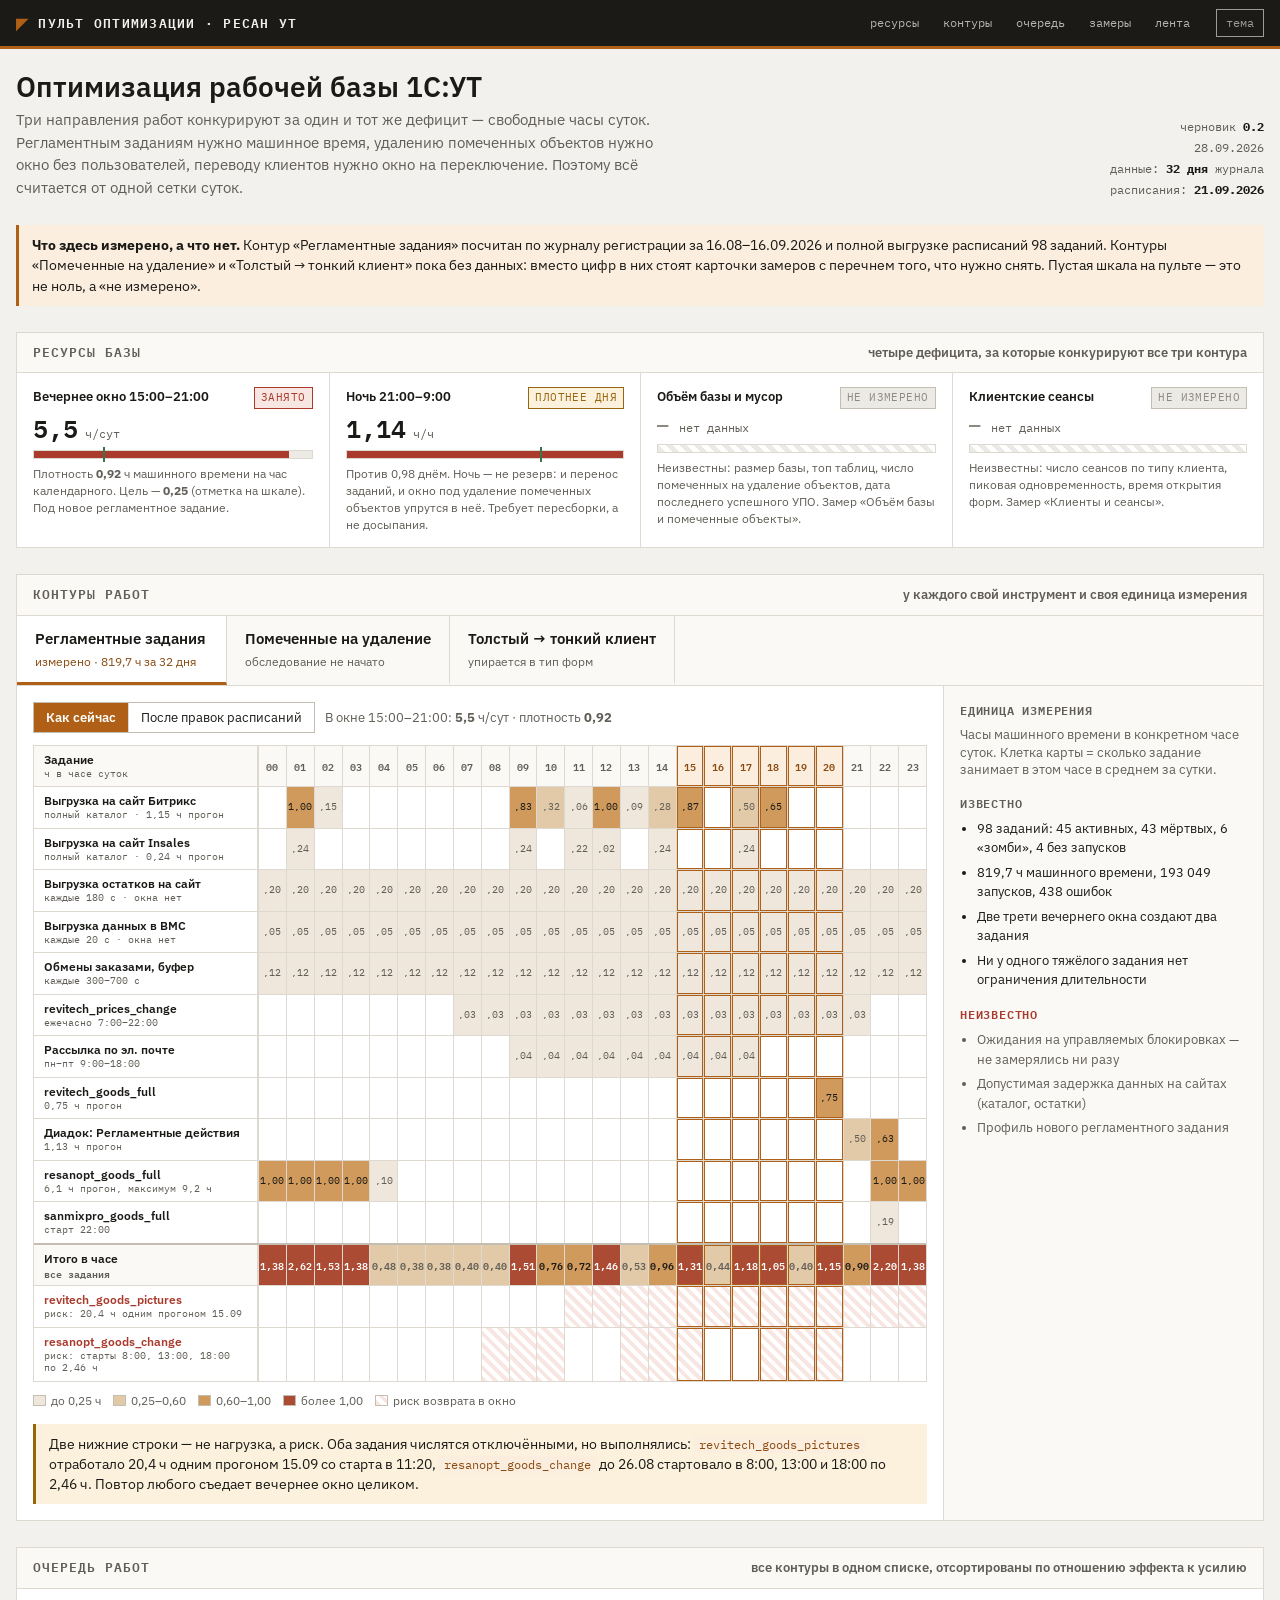
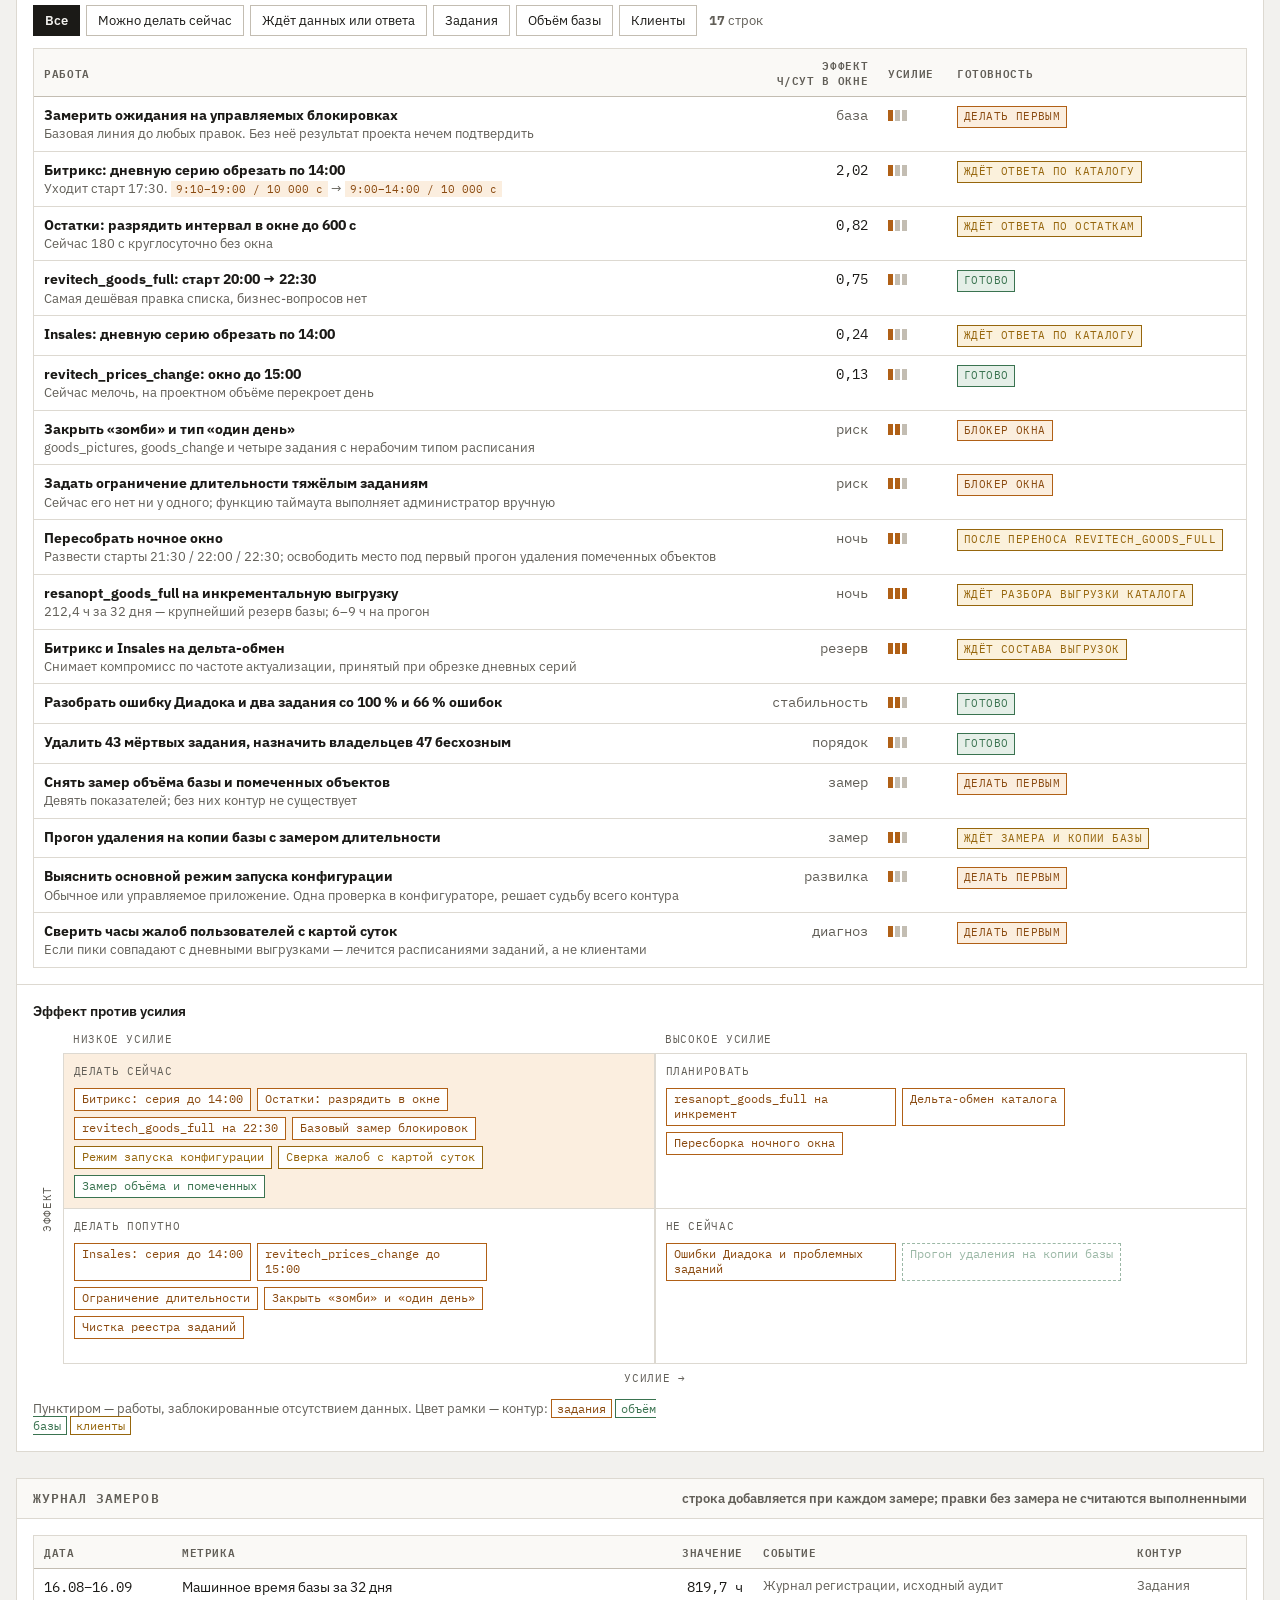
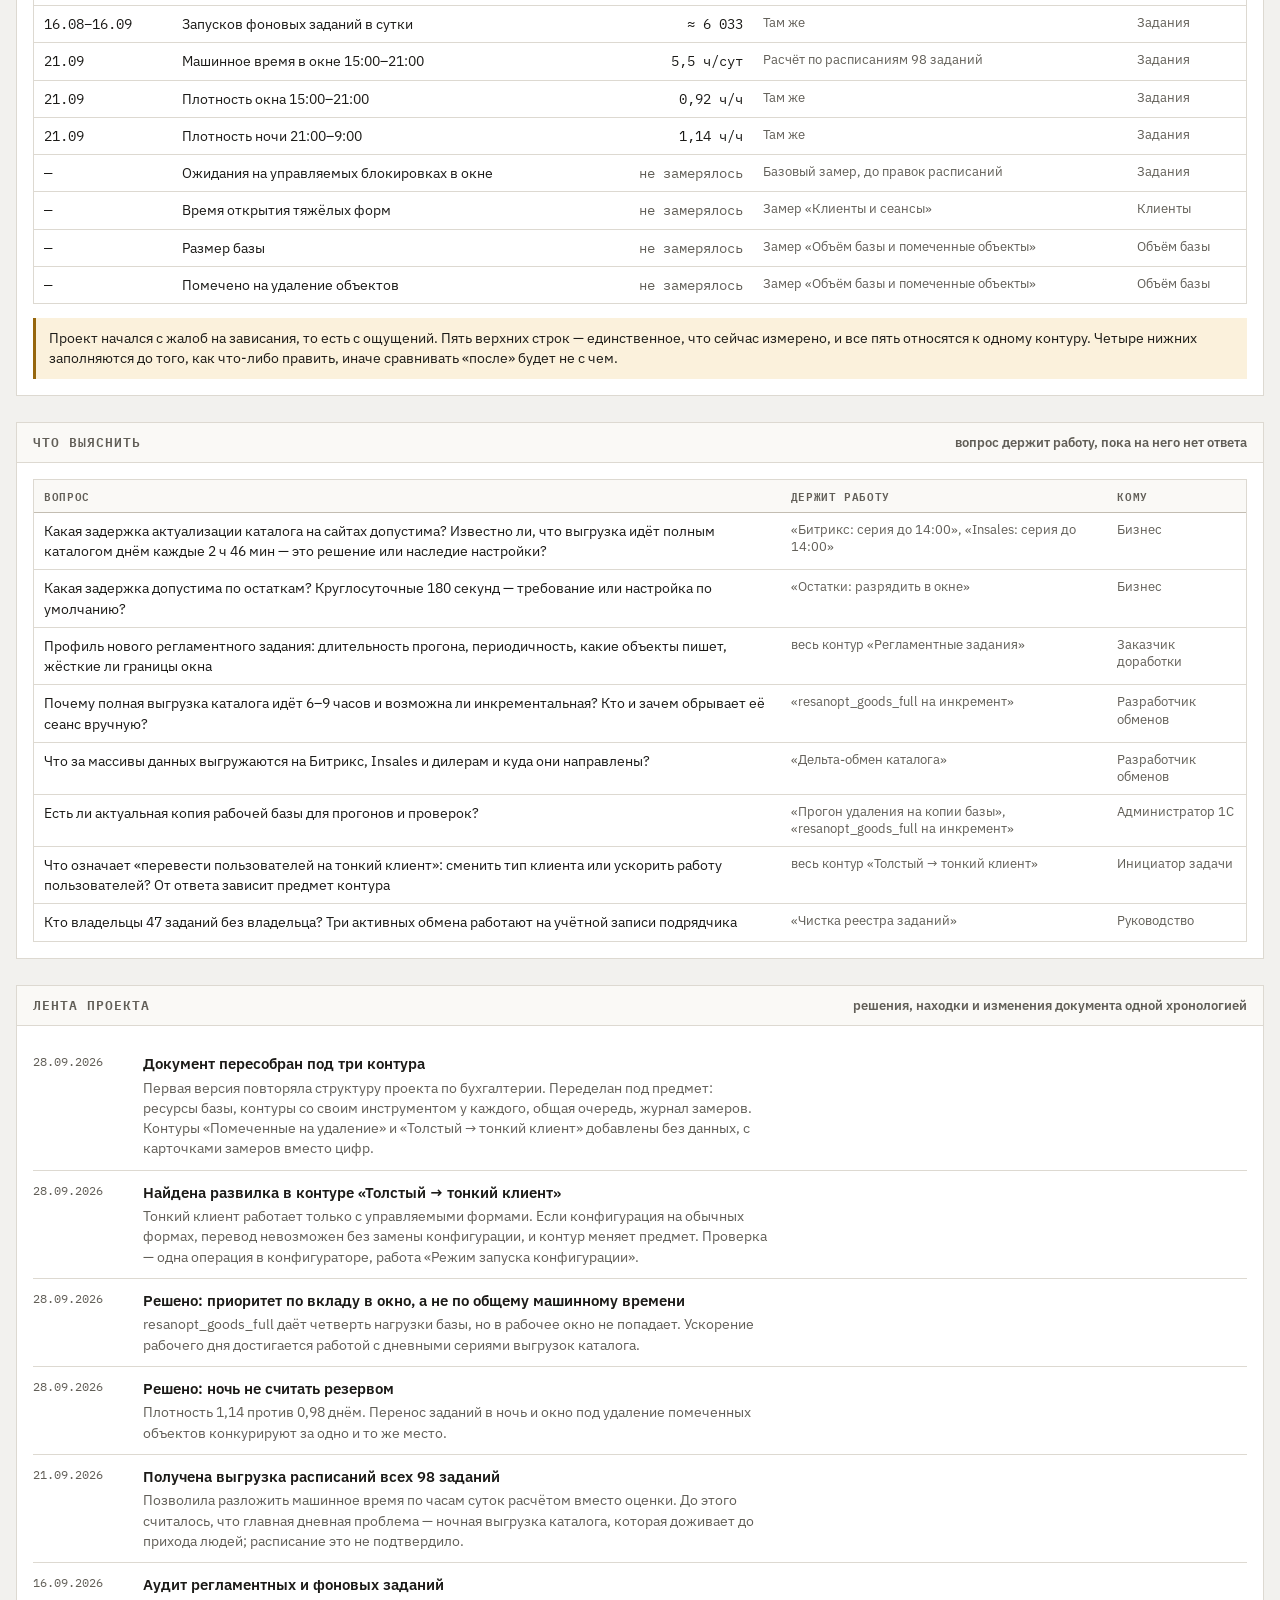
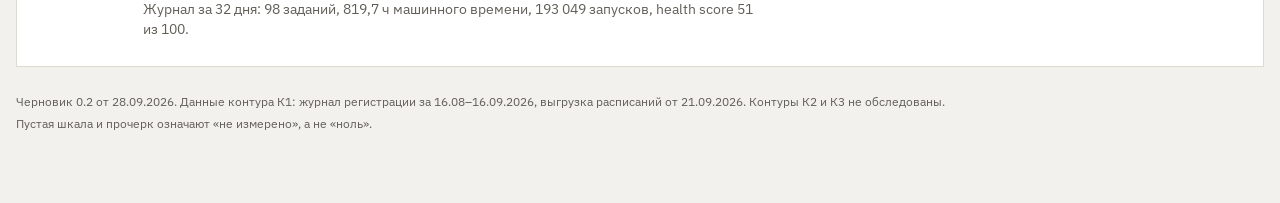
==== index.html @ b0ba0bab "Пульт оптимизации: ссылки по названиям, без ВМС Из документа убраны кодовые обозначения работ, вопро" ====
<!doctype html>
<html lang="ru">
<meta charset="utf-8">
<meta name="viewport" content="width=device-width, initial-scale=1">
<title>Пульт оптимизации 1С:УТ</title>
<meta name="description" content="Рабочий пульт проекта оптимизации базы 1С:УТ: ресурсы базы, три контура работ, единая очередь задач и журнал замеров.">
<link rel="preconnect" href="https://fonts.googleapis.com">
<link rel="preconnect" href="https://fonts.gstatic.com" crossorigin>
<link rel="stylesheet" href="https://fonts.googleapis.com/css2?family=IBM+Plex+Sans:wght@400;500;600;700&family=IBM+Plex+Mono:wght@400;500;600&display=swap">
<style>
:root{
  --acc:#b06016;
  --acc-ink:#8a4a10;
  --acc-soft:#fbeedf;
  --bg:#f2f1ee;
  --paper:#ffffff;
  --paper-2:#faf9f6;
  --ink:#1b1a17;
  --dim:#615e57;
  --rule:#ddd9d1;
  --rule-2:#c3bdb2;
  --ok:#3a7350; --ok-soft:#e5efe8;
  --warn:#96660d; --warn-soft:#fbf1dc;
  --bad:#a93a2c; --bad-soft:#f8e6e2;
  --none:#8d8980; --none-soft:#eceae5;
  --f:"IBM Plex Sans","Segoe UI",Roboto,Arial,sans-serif;
  --m:"IBM Plex Mono",Consolas,monospace;
  color-scheme:light;
}
@media (prefers-color-scheme:dark){:root:not([data-theme="light"]){
  --acc:#e09350; --acc-ink:#f0b27c; --acc-soft:#2e1f12;
  --bg:#131211; --paper:#1b1a18; --paper-2:#211f1c; --ink:#ece9e3; --dim:#a29d94;
  --rule:#302d29; --rule-2:#454039;
  --ok:#6cb287; --ok-soft:#16241c; --warn:#d6a24e; --warn-soft:#2a2212;
  --bad:#e08575; --bad-soft:#2e1814; --none:#9b968c; --none-soft:#232120;
  color-scheme:dark;
}}
:root[data-theme="dark"]{
  --acc:#e09350; --acc-ink:#f0b27c; --acc-soft:#2e1f12;
  --bg:#131211; --paper:#1b1a18; --paper-2:#211f1c; --ink:#ece9e3; --dim:#a29d94;
  --rule:#302d29; --rule-2:#454039;
  --ok:#6cb287; --ok-soft:#16241c; --warn:#d6a24e; --warn-soft:#2a2212;
  --bad:#e08575; --bad-soft:#2e1814; --none:#9b968c; --none-soft:#232120;
  color-scheme:dark;
}
*{box-sizing:border-box}
html{scroll-behavior:smooth}
body{margin:0;background:var(--bg);color:var(--ink);font-family:var(--f);font-size:15px;line-height:1.5}
h1,h2,h3,h4{margin:0;font-weight:600;text-wrap:balance}
p{margin:0;max-width:78ch}
a{color:var(--acc-ink)}
code,.mono{font-family:var(--m)}
code{font-size:.87em;background:var(--acc-soft);color:var(--acc-ink);padding:1px 5px}

/* ── командная строка ─────────────────────────── */
.bar{background:var(--ink);color:var(--bg);position:sticky;top:0;z-index:40;border-bottom:3px solid var(--acc)}
.bar-in{max-width:1340px;margin:0 auto;padding:9px 16px;display:flex;gap:16px;align-items:center;flex-wrap:wrap}
.brand{font-family:var(--m);font-weight:600;font-size:12.5px;letter-spacing:.1em;display:flex;align-items:center;gap:9px;white-space:nowrap}
.brand b{color:var(--acc);font-size:15px;line-height:1}
.chips{display:flex;gap:4px;flex-wrap:wrap;margin-left:auto}
.chips a{font-size:12px;font-family:var(--m);color:inherit;opacity:.72;text-decoration:none;padding:4px 9px;border:1px solid transparent}
.chips a:hover{opacity:1;border-color:var(--acc);color:var(--acc)}
.tbtn{font:inherit;font-size:11.5px;font-family:var(--m);background:transparent;color:inherit;border:1px solid currentColor;opacity:.6;padding:4px 9px;cursor:pointer}
.tbtn:hover{opacity:1;color:var(--acc)}

.page{max-width:1340px;margin:0 auto;padding:22px 16px 70px;display:grid;grid-template-columns:minmax(0,1fr);gap:26px}
.page>*{min-width:0}
.block>*{min-width:0}
.tw,.mapwrap,.tabs{max-width:100%}

/* ── заголовок ────────────────────────────────── */
.head{display:grid;gap:12px;grid-template-columns:minmax(0,1fr) auto;align-items:end}
.head h1{font-size:28px;line-height:1.15}
.head .subt{color:var(--dim);font-size:15px;max-width:74ch;margin-top:6px}
.stamp{font-family:var(--m);font-size:12px;color:var(--dim);text-align:right;display:grid;gap:3px;white-space:nowrap}
.stamp b{color:var(--ink)}

/* ── блок-рамка ───────────────────────────────── */
.block{background:var(--paper);border:1px solid var(--rule)}
.block>h2{font-size:13px;font-family:var(--m);letter-spacing:.08em;text-transform:uppercase;color:var(--dim);padding:10px 16px;border-bottom:1px solid var(--rule);background:var(--paper-2);display:flex;justify-content:space-between;gap:12px;align-items:baseline;flex-wrap:wrap}
.block>h2 em{font-style:normal;text-transform:none;letter-spacing:0;font-family:var(--f);font-size:12.5px}
.pad{padding:16px}
.pad+.pad{border-top:1px solid var(--rule)}

/* ── шкалы ресурсов ───────────────────────────── */
.res{display:grid;grid-template-columns:repeat(4,minmax(0,1fr));gap:0}
.res>div{padding:14px 16px;border-left:1px solid var(--rule)}
.res>div:first-child{border-left:0}
.res .rt{font-size:12px;color:var(--dim);display:flex;justify-content:space-between;gap:8px;align-items:baseline}
.res .rt b{color:var(--ink);font-size:13px;font-weight:600}
.res .rv{font-family:var(--m);font-size:25px;font-weight:600;margin:7px 0 2px;line-height:1}
.res .rv small{font-size:12px;font-weight:400;color:var(--dim)}
.res .rv.unk{color:var(--none);font-size:19px}
.gauge{height:9px;background:var(--none-soft);position:relative;margin:9px 0 7px;border:1px solid var(--rule)}
.gauge i{display:block;height:100%;background:var(--acc)}
.gauge i.over{background:var(--bad)}
.gauge i.fine{background:var(--ok)}
.gauge .tgt{position:absolute;top:-4px;bottom:-4px;width:2px;background:var(--ok)}
.gauge.empty{background:repeating-linear-gradient(45deg,var(--none-soft),var(--none-soft) 5px,transparent 5px,transparent 10px)}
.res .rn{font-size:12px;color:var(--dim);line-height:1.4}
.tag{display:inline-block;font-family:var(--m);font-size:10.5px;letter-spacing:.04em;text-transform:uppercase;padding:2px 6px;border:1px solid}
.t-ok{color:var(--ok);border-color:var(--ok);background:var(--ok-soft)}
.t-warn{color:var(--warn);border-color:var(--warn);background:var(--warn-soft)}
.t-bad{color:var(--bad);border-color:var(--bad);background:var(--bad-soft)}
.t-none{color:var(--none);border-color:var(--rule-2);background:var(--none-soft)}
.t-acc{color:var(--acc-ink);border-color:var(--acc);background:var(--acc-soft)}

/* ── контуры (вкладки) ────────────────────────── */
.tabs{display:flex;gap:0;border-bottom:1px solid var(--rule);background:var(--paper-2);overflow-x:auto}
.tabs button{font:inherit;background:transparent;border:0;border-right:1px solid var(--rule);border-bottom:3px solid transparent;padding:12px 18px;cursor:pointer;color:var(--dim);display:grid;gap:3px;text-align:left;min-width:210px}
.tabs button .k{font-family:var(--m);font-size:11px;letter-spacing:.08em}
.tabs button .n{font-size:14.5px;font-weight:600;color:var(--ink)}
.tabs button .s{font-size:11.5px}
.tabs button[aria-selected="true"]{background:var(--paper);border-bottom-color:var(--acc);color:var(--acc-ink)}
.tabs button:hover{background:var(--paper)}
.panel[hidden]{display:none}
.panel{padding:0}
.pgrid{display:grid;grid-template-columns:minmax(0,1fr) 320px;gap:0}
.pgrid>.main{padding:16px;min-width:0}
.pgrid>.side{padding:16px;border-left:1px solid var(--rule);background:var(--paper-2);display:grid;gap:16px;align-content:start}
.side h4{font-size:11.5px;font-family:var(--m);text-transform:uppercase;letter-spacing:.07em;color:var(--dim);margin-bottom:7px}
.side ul{margin:0;padding-left:17px;display:grid;gap:5px;font-size:13px}
.side .miss li{color:var(--dim)}

/* ── карта суток ──────────────────────────────── */
.mapwrap{overflow-x:auto;border:1px solid var(--rule);background:var(--paper)}
.map{min-width:880px;font-size:11.5px}
.mrow{display:grid;grid-template-columns:224px repeat(24,minmax(0,1fr));border-top:1px solid var(--rule)}
.mrow:first-child{border-top:0}
.mrow.h{background:var(--paper-2)}
.mrow.tot{border-top:2px solid var(--rule-2);background:var(--paper-2);font-weight:600}
.ml{padding:6px 10px;border-right:1px solid var(--rule);display:flex;flex-direction:column;justify-content:center;gap:1px;line-height:1.25}
.ml b{font-size:12px;font-weight:600}
.ml span{font-family:var(--m);font-size:10px;color:var(--dim)}
.mc{border-left:1px solid var(--rule);min-height:27px;display:flex;align-items:center;justify-content:center;font-family:var(--m);font-size:9.5px;color:var(--dim)}
.mrow.h .mc{padding:5px 0;font-weight:600}
.mc.w{box-shadow:inset 0 0 0 1px var(--acc)}
.mrow.h .mc.w{background:var(--acc-soft);color:var(--acc-ink)}
.g1{background:#efe6dc}.g2{background:#e2c9a8}.g3{background:#cf9a5c;color:#1b1a17}.g4{background:#ab4b34;color:#fff}
:root[data-theme="dark"] .g1{background:#2a2420}:root[data-theme="dark"] .g2{background:#4a3722}
:root[data-theme="dark"] .g3{background:#8a5c2c;color:#fff}:root[data-theme="dark"] .g4{background:#a5432f;color:#fff}
@media (prefers-color-scheme:dark){:root:not([data-theme="light"]) .g1{background:#2a2420}
:root:not([data-theme="light"]) .g2{background:#4a3722}
:root:not([data-theme="light"]) .g3{background:#8a5c2c;color:#fff}
:root:not([data-theme="light"]) .g4{background:#a5432f;color:#fff}}
.mc.risk{background:repeating-linear-gradient(45deg,var(--bad-soft),var(--bad-soft) 4px,transparent 4px,transparent 8px)}
.mrow.rk .ml b{color:var(--bad)}
.ctl{display:flex;gap:10px;flex-wrap:wrap;align-items:center;margin-bottom:12px}
.sw2{display:inline-flex;border:1px solid var(--rule-2);background:var(--paper)}
.sw2 button{font:inherit;font-size:12.5px;padding:5px 12px;background:transparent;border:0;cursor:pointer;color:var(--ink)}
.sw2 button+button{border-left:1px solid var(--rule)}
.sw2 button[aria-pressed="true"]{background:var(--acc);color:#fff;font-weight:600}
.lgd{display:flex;gap:12px;flex-wrap:wrap;font-size:12px;color:var(--dim);margin-top:10px;align-items:center}
.sq{display:inline-block;width:13px;height:11px;vertical-align:-1px;margin-right:5px;border:1px solid var(--rule-2)}

/* ── таблицы ──────────────────────────────────── */
.tw{overflow-x:auto}
table{border-collapse:collapse;width:100%;font-size:13.5px;font-variant-numeric:tabular-nums}
th{text-align:left;font-size:10.5px;font-family:var(--m);text-transform:uppercase;letter-spacing:.06em;color:var(--dim);font-weight:600;padding:8px 10px;background:var(--paper-2);border-bottom:1px solid var(--rule-2);white-space:nowrap}
td{padding:8px 10px;border-top:1px solid var(--rule);vertical-align:top}
td.m{font-family:var(--m);white-space:nowrap}
td.r{text-align:right;font-family:var(--m);white-space:nowrap}
td.k{font-family:var(--m);color:var(--acc-ink);white-space:nowrap;font-weight:500}
tr.off{display:none}
tbody tr:hover{background:var(--paper-2)}
.dim{color:var(--dim)}
.sm{font-size:12.5px;color:var(--dim);line-height:1.4}

/* ── матрица ──────────────────────────────────── */
.mx{display:grid;grid-template-columns:30px minmax(0,1fr) minmax(0,1fr);grid-template-rows:auto minmax(120px,1fr) minmax(120px,1fr) 26px;gap:0}
.mx .yax{grid-area:2/1/4/2;writing-mode:vertical-rl;transform:rotate(180deg);display:flex;align-items:center;justify-content:center;font-size:10.5px;font-family:var(--m);color:var(--dim);letter-spacing:.06em;text-transform:uppercase}
.mx .ch{font-size:10.5px;font-family:var(--m);color:var(--dim);text-transform:uppercase;letter-spacing:.06em;padding:0 0 6px 10px}
.mx .ch1{grid-area:1/2/2/3} .mx .ch2{grid-area:1/3/2/4}
.mx .q{border:1px solid var(--rule);margin:-0.5px 0 0 -0.5px;padding:10px;display:flex;flex-wrap:wrap;gap:6px;align-content:start;background:var(--paper)}
.mx .q1{grid-area:2/2/3/3} .mx .q2{grid-area:2/3/3/4}
.mx .q3{grid-area:3/2/4/3} .mx .q4{grid-area:3/3/4/4}
.mx .q.hot{background:var(--acc-soft)}
.mx .qt{width:100%;font-size:10.5px;font-family:var(--m);text-transform:uppercase;letter-spacing:.06em;color:var(--dim);margin-bottom:2px}
.mx .xax{grid-column:2/4;text-align:center;font-size:11px;font-family:var(--m);color:var(--dim);letter-spacing:.06em;text-transform:uppercase;padding-top:6px}
.node{font-family:var(--m);font-size:11.5px;padding:3px 7px;border:1px solid var(--rule-2);background:var(--paper);white-space:normal;max-width:230px;line-height:1.3;cursor:default}
.node.c1{border-color:var(--acc);color:var(--acc-ink)}
.node.c2{border-color:var(--ok);color:var(--ok)}
.node.c3{border-color:var(--warn);color:var(--warn)}
.node.blocked{opacity:.5;border-style:dashed}

/* ── очередь ──────────────────────────────────── */
.filt{display:flex;gap:6px;flex-wrap:wrap;align-items:center;margin-bottom:12px}
.filt button{font:inherit;font-size:12.5px;padding:5px 11px;background:var(--paper);border:1px solid var(--rule-2);cursor:pointer;color:var(--ink)}
.filt button[aria-pressed="true"]{background:var(--ink);color:var(--bg);border-color:var(--ink);font-weight:600}
.bars{display:inline-flex;gap:2px;vertical-align:-1px}
.bars i{width:5px;height:11px;background:var(--rule-2);display:inline-block}
.bars i.on{background:var(--acc)}

/* ── лента ────────────────────────────────────── */
.feed{display:grid;gap:0}
.fitem{display:grid;grid-template-columns:96px 1fr;gap:14px;padding:11px 0;border-top:1px solid var(--rule)}
.fitem:first-child{border-top:0}
.fitem .fd{font-family:var(--m);font-size:12px;color:var(--dim);white-space:nowrap}
.fitem .fb b{font-weight:600}
.fitem .fb p{font-size:13.5px;color:var(--dim);margin-top:2px}

.warnbox{border-left:3px solid var(--warn);background:var(--warn-soft);padding:10px 13px;font-size:13.5px}
.warnbox.bad{border-left-color:var(--bad);background:var(--bad-soft)}
.warnbox.acc{border-left-color:var(--acc);background:var(--acc-soft)}
foot,footer{font-size:12px;color:var(--dim);display:grid;gap:4px}

@media (max-width:1080px){
  .res{grid-template-columns:repeat(2,minmax(0,1fr))}
  .res>div:nth-child(3){border-left:0}
  .res>div:nth-child(n+3){border-top:1px solid var(--rule)}
  .pgrid{grid-template-columns:1fr}
  .pgrid>.side{border-left:0;border-top:1px solid var(--rule)}
  .head{grid-template-columns:1fr}
  .stamp{text-align:left}
}
@media (max-width:640px){
  .res{grid-template-columns:1fr}
  .res>div{border-left:0;border-top:1px solid var(--rule)}
  .res>div:first-child{border-top:0}
  .mx{grid-template-columns:1fr;grid-template-rows:none}
  .mx .yax,.mx .ch,.mx .xax{display:none}
  .mx .q,.mx .q1,.mx .q2,.mx .q3,.mx .q4{grid-area:auto;margin:-0.5px 0 0 0}
  .head h1{font-size:23px}
  .chips{display:none}
}
@media (prefers-reduced-motion:reduce){html{scroll-behavior:auto}}
</style>

<div class="bar">
  <div class="bar-in">
    <span class="brand"><b>◤</b>ПУЛЬТ ОПТИМИЗАЦИИ · РЕСАН УТ</span>
    <nav class="chips">
      <a href="#res">ресурсы</a>
      <a href="#kont">контуры</a>
      <a href="#och">очередь</a>
      <a href="#zam">замеры</a>
      <a href="#lenta">лента</a>
    </nav>
    <button class="tbtn" id="th" type="button">тема</button>
  </div>
</div>

<div class="page">

  <div class="head">
    <div>
      <h1>Оптимизация рабочей базы 1С:УТ</h1>
      <p class="subt">Три направления работ конкурируют за один и тот же дефицит — свободные часы суток. Регламентным заданиям нужно машинное время, удалению помеченных объектов нужно окно без пользователей, переводу клиентов нужно окно на переключение. Поэтому всё считается от одной сетки суток.</p>
    </div>
    <div class="stamp">
      <span>черновик <b>0.2</b></span>
      <span>28.09.2026</span>
      <span>данные: <b>32 дня</b> журнала</span>
      <span>расписания: <b>21.09.2026</b></span>
    </div>
  </div>

  <div class="warnbox acc">
    <b>Что здесь измерено, а что нет.</b> Контур «Регламентные задания» посчитан по журналу регистрации за 16.08–16.09.2026 и полной выгрузке расписаний 98 заданий. Контуры «Помеченные на удаление» и «Толстый → тонкий клиент» пока без данных: вместо цифр в них стоят карточки замеров с перечнем того, что нужно снять. Пустая шкала на пульте — это не ноль, а «не измерено».
  </div>

  <!-- ══ РЕСУРСЫ ══ -->
  <section class="block" id="res">
    <h2>Ресурсы базы <em>четыре дефицита, за которые конкурируют все три контура</em></h2>
    <div class="res">
      <div>
        <div class="rt"><b>Вечернее окно 15:00–21:00</b><span class="tag t-bad">занято</span></div>
        <div class="rv" id="r1">5,5<small> ч/сут</small></div>
        <div class="gauge"><i class="over" id="g1" style="width:92%"></i><span class="tgt" style="left:25%"></span></div>
        <div class="rn">Плотность <b id="d1">0,92</b> ч машинного времени на час календарного. Цель — <b>0,25</b> (отметка на шкале). Под новое регламентное задание.</div>
      </div>
      <div>
        <div class="rt"><b>Ночь 21:00–9:00</b><span class="tag t-warn">плотнее дня</span></div>
        <div class="rv">1,14<small> ч/ч</small></div>
        <div class="gauge"><i class="over" style="width:100%"></i><span class="tgt" style="left:70%"></span></div>
        <div class="rn">Против 0,98 днём. Ночь — не резерв: и перенос заданий, и окно под удаление помеченных объектов упрутся в неё. Требует пересборки, а не досыпания.</div>
      </div>
      <div>
        <div class="rt"><b>Объём базы и мусор</b><span class="tag t-none">не измерено</span></div>
        <div class="rv unk">— <small>нет данных</small></div>
        <div class="gauge empty"></div>
        <div class="rn">Неизвестны: размер базы, топ таблиц, число помеченных на удаление объектов, дата последнего успешного УПО. Замер «Объём базы и помеченные объекты».</div>
      </div>
      <div>
        <div class="rt"><b>Клиентские сеансы</b><span class="tag t-none">не измерено</span></div>
        <div class="rv unk">— <small>нет данных</small></div>
        <div class="gauge empty"></div>
        <div class="rn">Неизвестны: число сеансов по типу клиента, пиковая одновременность, время открытия форм. Замер «Клиенты и сеансы».</div>
      </div>
    </div>
  </section>

  <!-- ══ КОНТУРЫ ══ -->
  <section class="block" id="kont">
    <h2>Контуры работ <em>у каждого свой инструмент и своя единица измерения</em></h2>
    <div class="tabs" role="tablist">
      <button role="tab" id="t1" aria-controls="p1" aria-selected="true"><span class="n">Регламентные задания</span><span class="s">измерено · 819,7 ч за 32 дня</span></button>
      <button role="tab" id="t2" aria-controls="p2" aria-selected="false"><span class="n">Помеченные на удаление</span><span class="s">обследование не начато</span></button>
      <button role="tab" id="t3" aria-controls="p3" aria-selected="false"><span class="n">Толстый → тонкий клиент</span><span class="s">упирается в тип форм</span></button>
    </div>

    <!-- ── Регламентные задания ── -->
    <div class="panel" id="p1" role="tabpanel" aria-labelledby="t1">
      <div class="pgrid">
        <div class="main">
          <div class="ctl">
            <div class="sw2" role="group" aria-label="Сценарий суток">
              <button type="button" id="bn" aria-pressed="true">Как сейчас</button>
              <button type="button" id="ba" aria-pressed="false">После правок расписаний</button>
            </div>
            <span class="sm">В окне 15:00–21:00: <b id="ws">5,5</b> ч/сут · плотность <b id="wd">0,92</b></span>
          </div>
          <div class="mapwrap"><div class="map" id="map" role="img" aria-label="Загрузка регламентных заданий по часам суток"></div></div>
          <div class="lgd">
            <span><span class="sq g1"></span>до 0,25 ч</span>
            <span><span class="sq g2"></span>0,25–0,60</span>
            <span><span class="sq g3"></span>0,60–1,00</span>
            <span><span class="sq g4"></span>более 1,00</span>
            <span><span class="sq" style="background:repeating-linear-gradient(45deg,var(--bad-soft),var(--bad-soft) 4px,transparent 4px,transparent 8px)"></span>риск возврата в окно</span>
          </div>
          <div class="warnbox" style="margin-top:14px">Две нижние строки — не нагрузка, а риск. Оба задания числятся отключёнными, но выполнялись: <code>revitech_goods_pictures</code> отработало 20,4 ч одним прогоном 15.09 со старта в 11:20, <code>resanopt_goods_change</code> до 26.08 стартовало в 8:00, 13:00 и 18:00 по 2,46 ч. Повтор любого съедает вечернее окно целиком.</div>
        </div>
        <div class="side">
          <div>
            <h4>Единица измерения</h4>
            <p class="sm">Часы машинного времени в конкретном часе суток. Клетка карты = сколько задание занимает в этом часе в среднем за сутки.</p>
          </div>
          <div>
            <h4>Известно</h4>
            <ul>
              <li>98 заданий: 45 активных, 43 мёртвых, 6 «зомби», 4 без запусков</li>
              <li>819,7 ч машинного времени, 193 049 запусков, 438 ошибок</li>
              <li>Две трети вечернего окна создают два задания</li>
              <li>Ни у одного тяжёлого задания нет ограничения длительности</li>
            </ul>
          </div>
          <div>
            <h4 style="color:var(--bad)">Неизвестно</h4>
            <ul class="miss">
              <li>Ожидания на управляемых блокировках — не замерялись ни разу</li>
              <li>Допустимая задержка данных на сайтах (каталог, остатки)</li>
              <li>Профиль нового регламентного задания</li>
            </ul>
          </div>
        </div>
      </div>
    </div>

    <!-- ── Помеченные на удаление ── -->
    <div class="panel" id="p2" role="tabpanel" aria-labelledby="t2" hidden>
      <div class="pgrid">
        <div class="main">
          <p style="margin-bottom:14px">Удаление помеченных объектов — операция, которая читает всю базу на поиск ссылок и монопольно блокирует её на время выполнения. Значит, это не «включить и забыть», а работа, которой нужно окно и оценка длительности. Ни того, ни другого без замера назначить нельзя, поэтому контур начинается с обследования.</p>

          <h3 style="font-size:15px;margin-bottom:8px">Карточка замера «Объём базы и помеченные объекты» — что снять с базы</h3>
          <div class="tw" style="border:1px solid var(--rule)">
            <table>
              <thead><tr><th>Показатель</th><th>Откуда берётся</th><th>Зачем нужен</th><th style="text-align:right">Значение</th></tr></thead>
              <tbody>
                <tr><td>Размер базы, ГБ</td><td class="sm">Администрирование СУБД</td><td class="sm">База сравнения для оценки эффекта</td><td class="r dim">—</td></tr>
                <tr><td>Топ-20 таблиц по объёму</td><td class="sm">Запрос к СУБД по размеру таблиц</td><td class="sm">Покажет, даст ли УПО эффект вообще: мусор может быть не в объектах, а в регистрах и журнале</td><td class="r dim">—</td></tr>
                <tr><td>Помечено на удаление: справочники</td><td class="sm">Обработка поиска помеченных объектов</td><td class="sm">Объём работы и риск ссылочных конфликтов</td><td class="r dim">—</td></tr>
                <tr><td>Помечено на удаление: документы</td><td class="sm">Там же</td><td class="sm">Документы тянут за собой движения по регистрам</td><td class="r dim">—</td></tr>
                <tr><td>Самая старая дата пометки</td><td class="sm">Там же</td><td class="sm">Если годы — значит УПО не выполнялось никогда, первый прогон будет самым тяжёлым</td><td class="r dim">—</td></tr>
                <tr><td>Дата последнего успешного УПО</td><td class="sm">Журнал регистрации, событие «Удаление объектов»</td><td class="sm">Есть ли вообще регламент</td><td class="r dim">—</td></tr>
                <tr><td>Длительность последнего прогона</td><td class="sm">Журнал регистрации</td><td class="sm">Оценка окна, которое потребуется</td><td class="r dim">—</td></tr>
                <tr><td>Объём журнала регистрации</td><td class="sm">Каталог базы, файл журнала</td><td class="sm">Часто даёт больше объёма, чем помеченные объекты</td><td class="r dim">—</td></tr>
                <tr><td>Регламент обслуживания СУБД</td><td class="sm">План обслуживания</td><td class="sm">Реиндексация и обновление статистики после УПО обязательны</td><td class="r dim">—</td></tr>
              </tbody>
            </table>
          </div>

          <h3 style="font-size:15px;margin:18px 0 8px">Чем этот контур упирается в задания</h3>
          <div class="warnbox">Окно для УПО — только вне рабочего времени. Ночь занята: <code>resanopt_goods_full</code> идёт с 22:00 по 6–9 часов, Диадок с 21:30, sanmixpro с 22:00. Плотность ночи 1,14 против 0,98 днём. Значит, окно под удаление помеченных объектов появится не раньше, чем будет пересобрана ночь (работа «Пересборка ночного окна»), либо его придётся брать в выходные.</div>

          <h3 style="font-size:15px;margin:18px 0 8px">Порядок работ контура</h3>
          <div class="tw" style="border:1px solid var(--rule)">
            <table>
              <thead><tr><th>Шаг</th><th>Условие перехода к следующему</th></tr></thead>
              <tbody>
                <tr><td><b>Замер объёма базы и помеченных объектов</b></td><td class="sm">Все девять строк карточки заполнены</td></tr>
                <tr><td><b>Решить, даёт ли УПО эффект</b><div class="sm">Сравнить объём помеченных объектов с топом таблиц</div></td><td class="sm">Если мусор в журнале регистрации или регистрах — контур меняет предмет, а не продолжается по инерции</td></tr>
                <tr><td><b>Прогон удаления на копии базы с замером длительности</b></td><td class="sm">Известна длительность и список объектов, которые нельзя удалить из-за ссылок</td></tr>
                <tr><td><b>Разбор конфликтов ссылок с владельцами данных</b></td><td class="sm">По каждому объекту решено: снять пометку, перенаправить ссылку или оставить</td></tr>
                <tr><td><b>Первый прогон в рабочей базе в согласованном окне</b></td><td class="sm">Есть свежая резервная копия и подтверждённое окно</td></tr>
                <tr><td><b>Регламент: периодичность, окно, ответственный, реиндексация после</b></td><td class="sm">Регламент записан и поставлен в расписание</td></tr>
              </tbody>
            </table>
          </div>
        </div>
        <div class="side">
          <div>
            <h4>Единица измерения</h4>
            <p class="sm">Гигабайты объёма и часы монопольного окна. С машинным временем заданий не складывается — это другой ресурс.</p>
          </div>
          <div>
            <h4>Известно</h4>
            <ul><li class="dim">Ничего. Контур в аудит не входил</li></ul>
          </div>
          <div>
            <h4 style="color:var(--bad)">Неизвестно</h4>
            <ul class="miss">
              <li>Весь замер «Объём базы и помеченные объекты» — девять показателей</li>
              <li>Выполнялось ли УПО когда-либо</li>
              <li>Есть ли копия базы для прогона</li>
            </ul>
          </div>
          <div>
            <h4>Оговорка</h4>
            <p class="sm">Распространённое заблуждение: «удалим помеченные — база похудеет». Часто основной объём дают журнал регистрации, регистры сведений и таблицы итогов, а не помеченные объекты. Поэтому шаг «Решить, даёт ли УПО эффект» — точка, где контур может законно закончиться.</p>
          </div>
        </div>
      </div>
    </div>

    <!-- ── Толстый → тонкий клиент ── -->
    <div class="panel" id="p3" role="tabpanel" aria-labelledby="t3" hidden>
      <div class="pgrid">
        <div class="main">
          <div class="warnbox bad" style="margin-bottom:16px">
            <b>Проверить в первую очередь — от этого зависит, существует ли контур.</b> Тонкий клиент работает только с управляемыми формами. Если рабочая база — это УТ 10.3 на обычных формах (так она описана в соседнем проекте по бухгалтерии: «Управление торговлей 10.3.7.8, обычные формы»), перевести пользователей на тонкий клиент нельзя в принципе, без замены конфигурации. Тогда предмет контура меняется: не «перевести на тонкий клиент», а «снизить нагрузку толстого клиента и трафик до сервера».
          </div>

          <h3 style="font-size:15px;margin-bottom:8px">Развилка</h3>
          <div class="tw" style="border:1px solid var(--rule)">
            <table>
              <thead><tr><th>Если конфигурация…</th><th>То тонкий клиент</th><th>Что делаем вместо / дальше</th></tr></thead>
              <tbody>
                <tr><td><b>УТ 10.3, обычные формы</b><br><span class="sm">наиболее вероятно</span></td><td><span class="tag t-bad">невозможен</span></td><td class="sm">Контур переопределяется: терминальный доступ (RDP / RemoteApp) вместо прямого подключения по сети, настройка кэша конфигурации, разбор медленных форм, ограничение числа сеансов. Эффект — в трафике и времени открытия форм, а не в типе клиента</td></tr>
                <tr><td><b>УТ 11, управляемые формы</b></td><td><span class="tag t-ok">возможен</span></td><td class="sm">Контур идёт как задумано: инвентаризация рабочих мест, пилот на группе, разбор функций, доступных только в толстом клиенте, перевод волнами</td></tr>
                <tr><td><b>Смешанный режим</b><br><span class="sm">управляемое приложение с обычными формами в отдельных местах</span></td><td><span class="tag t-warn">частично</span></td><td class="sm">Переводится часть пользователей — те, кому не нужны обычные формы. Требуется перечень ролей и функций</td></tr>
              </tbody>
            </table>
          </div>

          <h3 style="font-size:15px;margin:18px 0 8px">Карточка замера «Клиенты и сеансы» — что снять до любых решений</h3>
          <div class="tw" style="border:1px solid var(--rule)">
            <table>
              <thead><tr><th>Показатель</th><th>Откуда берётся</th><th>Зачем нужен</th><th style="text-align:right">Значение</th></tr></thead>
              <tbody>
                <tr><td>Режим запуска конфигурации</td><td class="sm">Конфигуратор → свойства конфигурации → основной режим запуска</td><td class="sm">Решает развилку выше — существует ли контур</td><td class="r dim">—</td></tr>
                <tr><td>Точный релиз и признак снятия с поддержки</td><td class="sm">Справка → О программе; Конфигуратор → Поддержка</td><td class="sm">В заметках проекта расходятся «УТ 8.3» и «УТ 10.3.7.8»</td><td class="r dim">—</td></tr>
                <tr><td>Сеансов по типу клиента</td><td class="sm">Консоль администрирования кластера</td><td class="sm">Сколько людей реально затронет перевод</td><td class="r dim">—</td></tr>
                <tr><td>Пиковая одновременность сеансов</td><td class="sm">Там же, в течение недели</td><td class="sm">Нагрузка на кластер и лицензии</td><td class="r dim">—</td></tr>
                <tr><td>Способ подключения рабочих мест</td><td class="sm">Опрос подразделений</td><td class="sm">Локальная сеть, VPN или терминал — от этого зависит, в чём проблема</td><td class="r dim">—</td></tr>
                <tr><td>Время открытия тяжёлых форм</td><td class="sm">Секундомер на 3–5 типовых операциях</td><td class="sm">Единственная метрика, которую заметят пользователи</td><td class="r dim">—</td></tr>
                <tr><td>Жалобы: какие формы и в какое время</td><td class="sm">Опрос пользователей</td><td class="sm">Сверить с картой суток: совпадают ли пики с дневными выгрузками</td><td class="r dim">—</td></tr>
              </tbody>
            </table>
          </div>

          <div class="warnbox acc" style="margin-top:16px">Последняя строка — самая ценная. Если жалобы на «зависания» приходятся на часы, где карта суток показывает полную выгрузку каталога, то причина в контуре «Регламентные задания», и перевод клиентов её не вылечит. Аудит и начался с жалоб на зависания — эту связь стоит проверить прежде, чем планировать работу с клиентами.</div>
        </div>
        <div class="side">
          <div>
            <h4>Единица измерения</h4>
            <p class="sm">Секунды на открытие формы и число сеансов. Замеряется у пользователя, а не на сервере.</p>
          </div>
          <div>
            <h4>Известно</h4>
            <ul>
              <li>Платформа 8.3.22.2208</li>
              <li>Жалобы на зависания и долгое проведение форм в рабочее время — причина аудита</li>
            </ul>
          </div>
          <div>
            <h4 style="color:var(--bad)">Неизвестно</h4>
            <ul class="miss">
              <li>Режим запуска конфигурации — ключевой вопрос контура</li>
              <li>Весь замер «Клиенты и сеансы»</li>
              <li>Совпадают ли пики жалоб с пиками карты суток</li>
            </ul>
          </div>
          <div>
            <h4>Оговорка</h4>
            <p class="sm">«Перевод на тонкий клиент» в запросе может означать не тип клиента, а желание ускорить работу пользователей. Если так, то развилка выше вообще не важна, а важен замер времени открытия форм.</p>
          </div>
        </div>
      </div>
    </div>
  </section>

  <!-- ══ ОЧЕРЕДЬ ══ -->
  <section class="block" id="och">
    <h2>Очередь работ <em>все контуры в одном списке, отсортированы по отношению эффекта к усилию</em></h2>
    <div class="pad">
      <div class="filt" role="group" aria-label="Фильтр очереди">
        <button type="button" data-f="all" aria-pressed="true">Все</button>
        <button type="button" data-f="go" aria-pressed="false">Можно делать сейчас</button>
        <button type="button" data-f="wait" aria-pressed="false">Ждёт данных или ответа</button>
        <button type="button" data-f="jobs" aria-pressed="false">Задания</button>
        <button type="button" data-f="vol" aria-pressed="false">Объём базы</button>
        <button type="button" data-f="cli" aria-pressed="false">Клиенты</button>
        <span class="sm" style="margin-left:6px"><b id="fc">17</b> строк</span>
      </div>
      <div class="tw" style="border:1px solid var(--rule)">
        <table id="q">
          <thead><tr><th>Работа</th><th style="text-align:right">Эффект<br>ч/сут в окне</th><th>Усилие</th><th>Готовность</th></tr></thead>
          <tbody>
            <tr data-g="jobs go"><td><b>Замерить ожидания на управляемых блокировках</b><div class="sm">Базовая линия до любых правок. Без неё результат проекта нечем подтвердить</div></td><td class="r dim">база</td><td><span class="bars"><i class="on"></i><i></i><i></i></span></td><td><span class="tag t-acc">делать первым</span></td></tr>
            <tr data-g="jobs wait"><td><b>Битрикс: дневную серию обрезать по 14:00</b><div class="sm">Уходит старт 17:30. <code>9:10–19:00 / 10 000 с</code> → <code>9:00–14:00 / 10 000 с</code></div></td><td class="r">2,02</td><td><span class="bars"><i class="on"></i><i></i><i></i></span></td><td><span class="tag t-warn">ждёт ответа по каталогу</span></td></tr>
            <tr data-g="jobs wait"><td><b>Остатки: разрядить интервал в окне до 600 с</b><div class="sm">Сейчас 180 с круглосуточно без окна</div></td><td class="r">0,82</td><td><span class="bars"><i class="on"></i><i></i><i></i></span></td><td><span class="tag t-warn">ждёт ответа по остаткам</span></td></tr>
            <tr data-g="jobs go"><td><b>revitech_goods_full: старт 20:00 → 22:30</b><div class="sm">Самая дешёвая правка списка, бизнес-вопросов нет</div></td><td class="r">0,75</td><td><span class="bars"><i class="on"></i><i></i><i></i></span></td><td><span class="tag t-ok">готово</span></td></tr>
            <tr data-g="jobs wait"><td><b>Insales: дневную серию обрезать по 14:00</b></td><td class="r">0,24</td><td><span class="bars"><i class="on"></i><i></i><i></i></span></td><td><span class="tag t-warn">ждёт ответа по каталогу</span></td></tr>
            <tr data-g="jobs go"><td><b>revitech_prices_change: окно до 15:00</b><div class="sm">Сейчас мелочь, на проектном объёме перекроет день</div></td><td class="r">0,13</td><td><span class="bars"><i class="on"></i><i></i><i></i></span></td><td><span class="tag t-ok">готово</span></td></tr>
            <tr data-g="jobs go"><td><b>Закрыть «зомби» и тип «один день»</b><div class="sm">goods_pictures, goods_change и четыре задания с нерабочим типом расписания</div></td><td class="r dim">риск</td><td><span class="bars"><i class="on"></i><i class="on"></i><i></i></span></td><td><span class="tag t-acc">блокер окна</span></td></tr>
            <tr data-g="jobs go"><td><b>Задать ограничение длительности тяжёлым заданиям</b><div class="sm">Сейчас его нет ни у одного; функцию таймаута выполняет администратор вручную</div></td><td class="r dim">риск</td><td><span class="bars"><i class="on"></i><i class="on"></i><i></i></span></td><td><span class="tag t-acc">блокер окна</span></td></tr>
            <tr data-g="jobs wait"><td><b>Пересобрать ночное окно</b><div class="sm">Развести старты 21:30 / 22:00 / 22:30; освободить место под первый прогон удаления помеченных объектов</div></td><td class="r dim">ночь</td><td><span class="bars"><i class="on"></i><i class="on"></i><i></i></span></td><td><span class="tag t-warn">после переноса revitech_goods_full</span></td></tr>
            <tr data-g="jobs wait"><td><b>resanopt_goods_full на инкрементальную выгрузку</b><div class="sm">212,4 ч за 32 дня — крупнейший резерв базы; 6–9 ч на прогон</div></td><td class="r dim">ночь</td><td><span class="bars"><i class="on"></i><i class="on"></i><i class="on"></i></span></td><td><span class="tag t-warn">ждёт разбора выгрузки каталога</span></td></tr>
            <tr data-g="jobs wait"><td><b>Битрикс и Insales на дельта-обмен</b><div class="sm">Снимает компромисс по частоте актуализации, принятый при обрезке дневных серий</div></td><td class="r dim">резерв</td><td><span class="bars"><i class="on"></i><i class="on"></i><i class="on"></i></span></td><td><span class="tag t-warn">ждёт состава выгрузок</span></td></tr>
            <tr data-g="jobs go"><td><b>Разобрать ошибку Диадока и два задания со 100 % и 66 % ошибок</b></td><td class="r dim">стабильность</td><td><span class="bars"><i class="on"></i><i class="on"></i><i></i></span></td><td><span class="tag t-ok">готово</span></td></tr>
            <tr data-g="jobs go"><td><b>Удалить 43 мёртвых задания, назначить владельцев 47 бесхозным</b></td><td class="r dim">порядок</td><td><span class="bars"><i class="on"></i><i></i><i></i></span></td><td><span class="tag t-ok">готово</span></td></tr>
            <tr data-g="vol go"><td><b>Снять замер объёма базы и помеченных объектов</b><div class="sm">Девять показателей; без них контур не существует</div></td><td class="r dim">замер</td><td><span class="bars"><i class="on"></i><i></i><i></i></span></td><td><span class="tag t-acc">делать первым</span></td></tr>
            <tr data-g="vol wait"><td><b>Прогон удаления на копии базы с замером длительности</b></td><td class="r dim">замер</td><td><span class="bars"><i class="on"></i><i class="on"></i><i></i></span></td><td><span class="tag t-warn">ждёт замера и копии базы</span></td></tr>
            <tr data-g="cli go"><td><b>Выяснить основной режим запуска конфигурации</b><div class="sm">Обычное или управляемое приложение. Одна проверка в конфигураторе, решает судьбу всего контура</div></td><td class="r dim">развилка</td><td><span class="bars"><i class="on"></i><i></i><i></i></span></td><td><span class="tag t-acc">делать первым</span></td></tr>
            <tr data-g="cli go"><td><b>Сверить часы жалоб пользователей с картой суток</b><div class="sm">Если пики совпадают с дневными выгрузками — лечится расписаниями заданий, а не клиентами</div></td><td class="r dim">диагноз</td><td><span class="bars"><i class="on"></i><i></i><i></i></span></td><td><span class="tag t-acc">делать первым</span></td></tr>
          </tbody>
        </table>
      </div>
    </div>
    <div class="pad">
      <h3 style="font-size:14px;margin-bottom:10px">Эффект против усилия</h3>
      <div class="mx">
        <div class="yax">эффект</div>
        <div class="ch ch1">низкое усилие</div>
        <div class="ch ch2">высокое усилие</div>
        <div class="q q1 hot"><span class="qt">делать сейчас</span>
          <span class="node c1">Битрикс: серия до 14:00</span>
          <span class="node c1">Остатки: разрядить в окне</span>
          <span class="node c1">revitech_goods_full на 22:30</span>
          <span class="node c1">Базовый замер блокировок</span>
          <span class="node c3">Режим запуска конфигурации</span>
          <span class="node c3">Сверка жалоб с картой суток</span>
          <span class="node c2">Замер объёма и помеченных</span>
        </div>
        <div class="q q2"><span class="qt">планировать</span>
          <span class="node c1">resanopt_goods_full на инкремент</span>
          <span class="node c1">Дельта-обмен каталога</span>
          <span class="node c1">Пересборка ночного окна</span>
        </div>
        <div class="q q3"><span class="qt">делать попутно</span>
          <span class="node c1">Insales: серия до 14:00</span>
          <span class="node c1">revitech_prices_change до 15:00</span>
          <span class="node c1">Ограничение длительности</span>
          <span class="node c1">Закрыть «зомби» и «один день»</span>
          <span class="node c1">Чистка реестра заданий</span>
        </div>
        <div class="q q4"><span class="qt">не сейчас</span>
          <span class="node c1">Ошибки Диадока и проблемных заданий</span>
          <span class="node c2 blocked">Прогон удаления на копии базы</span>
        </div>
        <div class="xax">усилие →</div>
      </div>
      <p class="sm" style="margin-top:10px">Пунктиром — работы, заблокированные отсутствием данных. Цвет рамки — контур: <span class="node c1" style="padding:1px 5px">задания</span> <span class="node c2" style="padding:1px 5px">объём базы</span> <span class="node c3" style="padding:1px 5px">клиенты</span></p>
    </div>
  </section>

  <!-- ══ ЗАМЕРЫ ══ -->
  <section class="block" id="zam">
    <h2>Журнал замеров <em>строка добавляется при каждом замере; правки без замера не считаются выполненными</em></h2>
    <div class="pad">
      <div class="tw" style="border:1px solid var(--rule)">
        <table>
          <thead><tr><th>Дата</th><th>Метрика</th><th style="text-align:right">Значение</th><th>Событие</th><th>Контур</th></tr></thead>
          <tbody>
            <tr><td class="m">16.08–16.09</td><td>Машинное время базы за 32 дня</td><td class="r">819,7 ч</td><td class="sm">Журнал регистрации, исходный аудит</td><td class="sm">Задания</td></tr>
            <tr><td class="m">16.08–16.09</td><td>Запусков фоновых заданий в сутки</td><td class="r">≈ 6 033</td><td class="sm">Там же</td><td class="sm">Задания</td></tr>
            <tr><td class="m">21.09</td><td>Машинное время в окне 15:00–21:00</td><td class="r">5,5 ч/сут</td><td class="sm">Расчёт по расписаниям 98 заданий</td><td class="sm">Задания</td></tr>
            <tr><td class="m">21.09</td><td>Плотность окна 15:00–21:00</td><td class="r">0,92 ч/ч</td><td class="sm">Там же</td><td class="sm">Задания</td></tr>
            <tr><td class="m">21.09</td><td>Плотность ночи 21:00–9:00</td><td class="r">1,14 ч/ч</td><td class="sm">Там же</td><td class="sm">Задания</td></tr>
            <tr><td class="m">—</td><td>Ожидания на управляемых блокировках в окне</td><td class="r dim">не замерялось</td><td class="sm">Базовый замер, до правок расписаний</td><td class="sm">Задания</td></tr>
            <tr><td class="m">—</td><td>Время открытия тяжёлых форм</td><td class="r dim">не замерялось</td><td class="sm">Замер «Клиенты и сеансы»</td><td class="sm">Клиенты</td></tr>
            <tr><td class="m">—</td><td>Размер базы</td><td class="r dim">не замерялось</td><td class="sm">Замер «Объём базы и помеченные объекты»</td><td class="sm">Объём базы</td></tr>
            <tr><td class="m">—</td><td>Помечено на удаление объектов</td><td class="r dim">не замерялось</td><td class="sm">Замер «Объём базы и помеченные объекты»</td><td class="sm">Объём базы</td></tr>
          </tbody>
        </table>
      </div>
      <div class="warnbox" style="margin-top:14px">Проект начался с жалоб на зависания, то есть с ощущений. Пять верхних строк — единственное, что сейчас измерено, и все пять относятся к одному контуру. Четыре нижних заполняются до того, как что-либо править, иначе сравнивать «после» будет не с чем.</div>
    </div>
  </section>

  <!-- ══ ВОПРОСЫ ══ -->
  <section class="block">
    <h2>Что выяснить <em>вопрос держит работу, пока на него нет ответа</em></h2>
    <div class="pad">
      <div class="tw" style="border:1px solid var(--rule)">
        <table>
          <thead><tr><th>Вопрос</th><th>Держит работу</th><th>Кому</th></tr></thead>
          <tbody>
            <tr><td>Какая задержка актуализации каталога на сайтах допустима? Известно ли, что выгрузка идёт полным каталогом днём каждые 2 ч 46 мин — это решение или наследие настройки?</td><td class="sm">«Битрикс: серия до 14:00», «Insales: серия до 14:00»</td><td class="sm">Бизнес</td></tr>
            <tr><td>Какая задержка допустима по остаткам? Круглосуточные 180 секунд — требование или настройка по умолчанию?</td><td class="sm">«Остатки: разрядить в окне»</td><td class="sm">Бизнес</td></tr>
            <tr><td>Профиль нового регламентного задания: длительность прогона, периодичность, какие объекты пишет, жёсткие ли границы окна</td><td class="sm">весь контур «Регламентные задания»</td><td class="sm">Заказчик доработки</td></tr>
            <tr><td>Почему полная выгрузка каталога идёт 6–9 часов и возможна ли инкрементальная? Кто и зачем обрывает её сеанс вручную?</td><td class="sm">«resanopt_goods_full на инкремент»</td><td class="sm">Разработчик обменов</td></tr>
            <tr><td>Что за массивы данных выгружаются на Битрикс, Insales и дилерам и куда они направлены?</td><td class="sm">«Дельта-обмен каталога»</td><td class="sm">Разработчик обменов</td></tr>
            <tr><td>Есть ли актуальная копия рабочей базы для прогонов и проверок?</td><td class="sm">«Прогон удаления на копии базы», «resanopt_goods_full на инкремент»</td><td class="sm">Администратор 1С</td></tr>
            <tr><td>Что означает «перевести пользователей на тонкий клиент»: сменить тип клиента или ускорить работу пользователей? От ответа зависит предмет контура</td><td class="sm">весь контур «Толстый → тонкий клиент»</td><td class="sm">Инициатор задачи</td></tr>
            <tr><td>Кто владельцы 47 заданий без владельца? Три активных обмена работают на учётной записи подрядчика</td><td class="sm">«Чистка реестра заданий»</td><td class="sm">Руководство</td></tr>
          </tbody>
        </table>
      </div>
    </div>
  </section>

  <!-- ══ ЛЕНТА ══ -->
  <section class="block" id="lenta">
    <h2>Лента проекта <em>решения, находки и изменения документа одной хронологией</em></h2>
    <div class="pad">
      <div class="feed">
        <div class="fitem"><span class="fd">28.09.2026</span><span class="fb"><b>Документ пересобран под три контура</b><p>Первая версия повторяла структуру проекта по бухгалтерии. Переделан под предмет: ресурсы базы, контуры со своим инструментом у каждого, общая очередь, журнал замеров. Контуры «Помеченные на удаление» и «Толстый → тонкий клиент» добавлены без данных, с карточками замеров вместо цифр.</p></span></div>
        <div class="fitem"><span class="fd">28.09.2026</span><span class="fb"><b>Найдена развилка в контуре «Толстый → тонкий клиент»</b><p>Тонкий клиент работает только с управляемыми формами. Если конфигурация на обычных формах, перевод невозможен без замены конфигурации, и контур меняет предмет. Проверка — одна операция в конфигураторе, работа «Режим запуска конфигурации».</p></span></div>
        <div class="fitem"><span class="fd">28.09.2026</span><span class="fb"><b>Решено: приоритет по вкладу в окно, а не по общему машинному времени</b><p>resanopt_goods_full даёт четверть нагрузки базы, но в рабочее окно не попадает. Ускорение рабочего дня достигается работой с дневными сериями выгрузок каталога.</p></span></div>
        <div class="fitem"><span class="fd">28.09.2026</span><span class="fb"><b>Решено: ночь не считать резервом</b><p>Плотность 1,14 против 0,98 днём. Перенос заданий в ночь и окно под удаление помеченных объектов конкурируют за одно и то же место.</p></span></div>
        <div class="fitem"><span class="fd">21.09.2026</span><span class="fb"><b>Получена выгрузка расписаний всех 98 заданий</b><p>Позволила разложить машинное время по часам суток расчётом вместо оценки. До этого считалось, что главная дневная проблема — ночная выгрузка каталога, которая доживает до прихода людей; расписание это не подтвердило.</p></span></div>
        <div class="fitem"><span class="fd">16.09.2026</span><span class="fb"><b>Аудит регламентных и фоновых заданий</b><p>Журнал за 32 дня: 98 заданий, 819,7 ч машинного времени, 193 049 запусков, health score 51 из 100.</p></span></div>
      </div>
    </div>
  </section>

  <footer>
    <span>Черновик 0.2 от 28.09.2026. Данные контура К1: журнал регистрации за 16.08–16.09.2026, выгрузка расписаний от 21.09.2026. Контуры К2 и К3 не обследованы.</span>
    <span>Пустая шкала и прочерк означают «не измерено», а не «ноль».</span>
  </footer>
</div>

<script>
(function(){
  "use strict";

  document.getElementById('th').addEventListener('click', function(){
    var c = document.documentElement.getAttribute('data-theme');
    if (!c) c = window.matchMedia('(prefers-color-scheme: dark)').matches ? 'dark' : 'light';
    document.documentElement.setAttribute('data-theme', c === 'dark' ? 'light' : 'dark');
  });

  /* ── вкладки контуров ─────────────────────────── */
  var tabs = [['t1','p1'],['t2','p2'],['t3','p3']];
  tabs.forEach(function(pair){
    document.getElementById(pair[0]).addEventListener('click', function(){
      tabs.forEach(function(p){
        var sel = p[0] === pair[0];
        document.getElementById(p[0]).setAttribute('aria-selected', String(sel));
        document.getElementById(p[1]).hidden = !sel;
      });
    });
  });

  /* ── карта суток ──────────────────────────────── */
  var WF = 15, WT = 21;
  var JOBS = [
    {n:'Выгрузка на сайт Битрикс', k:'полный каталог · 1,15 ч прогон',
     now:{runs:[[1,1.15],[9.17,1.15],[11.94,1.15],[14.72,1.15],[17.5,1.15]]},
     aft:{runs:[[1,1.15],[9,1.15],[11.78,1.15]]}},
    {n:'Выгрузка на сайт Insales', k:'полный каталог · 0,24 ч прогон',
     now:{runs:[[1,0.24],[9,0.24],[11.78,0.24],[14.56,0.24],[17.33,0.24]]},
     aft:{runs:[[1,0.24],[9,0.24],[11.78,0.24]]}},
    {n:'Выгрузка остатков на сайт', k:'каждые 180 с · окна нет',
     now:{cont:0.204}, aft:{cont:0.204, win:0.068}},
    {n:'Выгрузка данных в ВМС', k:'каждые 20 с · окна нет',
     now:{cont:0.052}, aft:{cont:0.052}},
    {n:'Обмены заказами, буфер', k:'каждые 300–700 с',
     now:{cont:0.12}, aft:{cont:0.12}},
    {n:'revitech_prices_change', k:'ежечасно 7:00–22:00',
     now:{h:{7:.025,8:.025,9:.025,10:.025,11:.025,12:.025,13:.025,14:.025,15:.025,16:.025,17:.025,18:.025,19:.025,20:.025,21:.025}},
     aft:{h:{7:.025,8:.025,9:.025,10:.025,11:.025,12:.025,13:.025,14:.025}}},
    {n:'Рассылка по эл. почте', k:'пн–пт 9:00–18:00',
     now:{h:{9:.035,10:.035,11:.035,12:.035,13:.035,14:.035,15:.035,16:.035,17:.035}},
     aft:{h:{9:.035,10:.035,11:.035,12:.035,13:.035,14:.035,15:.035,16:.035,17:.035}}},
    {n:'revitech_goods_full', k:'0,75 ч прогон',
     now:{runs:[[20,0.75]]}, aft:{runs:[[22.5,0.75]]}},
    {n:'Диадок: Регламентные действия', k:'1,13 ч прогон',
     now:{runs:[[21.5,1.13]]}, aft:{runs:[[21.5,1.13]]}},
    {n:'resanopt_goods_full', k:'6,1 ч прогон, максимум 9,2 ч',
     now:{runs:[[22,6.1]]}, aft:{runs:[[22,6.1]]}},
    {n:'sanmixpro_goods_full', k:'старт 22:00',
     now:{runs:[[22,0.19]]}, aft:{runs:[[22,0.19]]}}
  ];
  var RISK = [
    {n:'revitech_goods_pictures', k:'риск: 20,4 ч одним прогоном 15.09', from:11, to:24},
    {n:'resanopt_goods_change', k:'риск: старты 8:00, 13:00, 18:00 по 2,46 ч', sp:[[8,10.5],[13,15.5],[18,20.5]]}
  ];

  function spread(j, m){
    var h = new Array(24).fill(0), c = j[m], i;
    if (c.cont != null) for (i=0;i<24;i++) h[i] = (i>=WF && i<WT && c.win!=null) ? c.win : c.cont;
    if (c.h) for (var k in c.h) h[+k] += c.h[k];
    if (c.runs) c.runs.forEach(function(r){
      var t = r[0], left = r[1];
      while (left > 1e-9){
        var hr = Math.floor(t) % 24;
        var room = Math.ceil(t + 1e-9) - t; if (room <= 1e-9) room = 1;
        var take = Math.min(room, left);
        h[hr] += take; t += take; left -= take;
      }
    });
    return h;
  }
  function lvl(v){ return v<=0.0005?'':v<=0.25?'g1':v<=0.6?'g2':v<=1?'g3':'g4'; }
  function f2(v){ return v.toLocaleString('ru-RU',{minimumFractionDigits:2,maximumFractionDigits:2}); }
  function f1(v){ return v.toLocaleString('ru-RU',{minimumFractionDigits:1,maximumFractionDigits:1}); }

  var mapEl = document.getElementById('map'), mode = 'now';
  function draw(){
    var s = '', i, tot = new Array(24).fill(0);
    s += '<div class="mrow h"><div class="ml"><b>Задание</b><span>ч в часе суток</span></div>';
    for (i=0;i<24;i++) s += '<div class="mc'+(i>=WF&&i<WT?' w':'')+'">'+String(i).padStart(2,'0')+'</div>';
    s += '</div>';
    JOBS.forEach(function(j){
      var h = spread(j, mode);
      s += '<div class="mrow"><div class="ml"><b>'+j.n+'</b><span>'+j.k+'</span></div>';
      for (i=0;i<24;i++){
        tot[i] += h[i];
        var t = h[i]>0.0005 ? f2(h[i]).replace(/^0,/,',') : '';
        s += '<div class="mc'+(i>=WF&&i<WT?' w':'')+' '+lvl(h[i])+'" title="'+j.n+' · '+String(i).padStart(2,'0')+':00 — '+f2(h[i])+' ч">'+t+'</div>';
      }
      s += '</div>';
    });
    s += '<div class="mrow tot"><div class="ml"><b>Итого в часе</b><span>все задания</span></div>';
    for (i=0;i<24;i++) s += '<div class="mc'+(i>=WF&&i<WT?' w':'')+' '+lvl(tot[i])+'" title="Итого '+String(i).padStart(2,'0')+':00 — '+f2(tot[i])+' ч">'+f2(tot[i])+'</div>';
    s += '</div>';
    RISK.forEach(function(r){
      s += '<div class="mrow rk"><div class="ml"><b>'+r.n+'</b><span>'+r.k+'</span></div>';
      for (i=0;i<24;i++){
        var on = false;
        if (r.sp) r.sp.forEach(function(x){ if (i>=Math.floor(x[0]) && i<Math.ceil(x[1])) on = true; });
        else if (i>=r.from && i<r.to) on = true;
        s += '<div class="mc'+(i>=WF&&i<WT?' w':'')+(on?' risk':'')+'"></div>';
      }
      s += '</div>';
    });
    mapEl.innerHTML = s;
    var w = 0; for (i=WF;i<WT;i++) w += tot[i];
    document.getElementById('ws').textContent = f1(w);
    document.getElementById('wd').textContent = f2(w/(WT-WF));
    return w;
  }
  var wNow = (mode='now', draw());
  var wAft = (mode='aft', draw());
  mode = 'now'; draw();

  document.getElementById('r1').innerHTML = f1(wNow)+'<small> ч/сут</small>';
  document.getElementById('d1').textContent = f2(wNow/(WT-WF));
  document.getElementById('g1').style.width = Math.min(100, wNow/(WT-WF)*100)+'%';

  var bn = document.getElementById('bn'), ba = document.getElementById('ba');
  function sm(m){ mode = m; bn.setAttribute('aria-pressed', String(m==='now')); ba.setAttribute('aria-pressed', String(m==='aft')); draw(); }
  bn.addEventListener('click', function(){ sm('now'); });
  ba.addEventListener('click', function(){ sm('aft'); });

  /* ── фильтр очереди ───────────────────────────── */
  var rows = [].slice.call(document.querySelectorAll('#q tbody tr'));
  var btns = [].slice.call(document.querySelectorAll('.filt button'));
  var fc = document.getElementById('fc');
  function filt(f){
    var n = 0;
    rows.forEach(function(tr){
      var ok = f === 'all' || (' '+tr.getAttribute('data-g')+' ').indexOf(' '+f+' ') > -1;
      tr.classList.toggle('off', !ok); if (ok) n++;
    });
    fc.textContent = n;
    btns.forEach(function(b){ b.setAttribute('aria-pressed', String(b.getAttribute('data-f') === f)); });
  }
  btns.forEach(function(b){ b.addEventListener('click', function(){ filt(b.getAttribute('data-f')); }); });
  filt('all');
})();
</script>
</html>
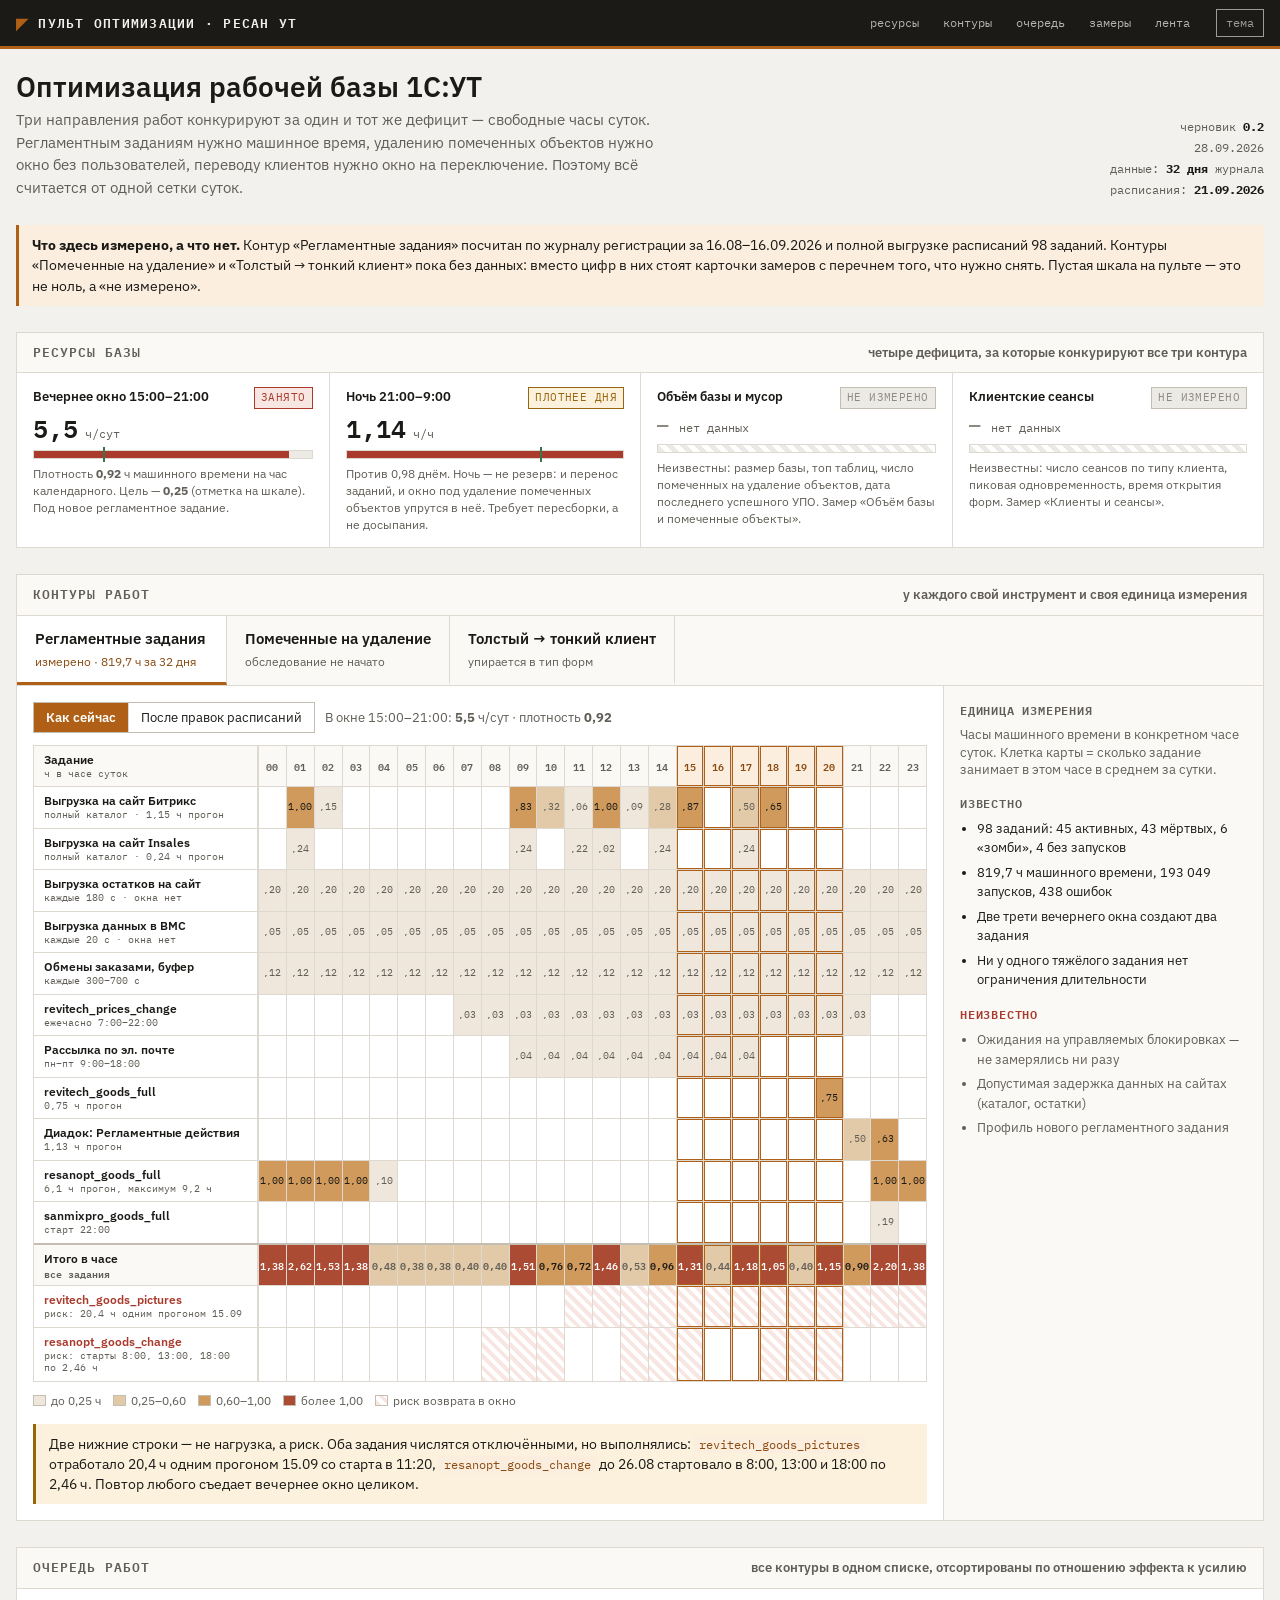
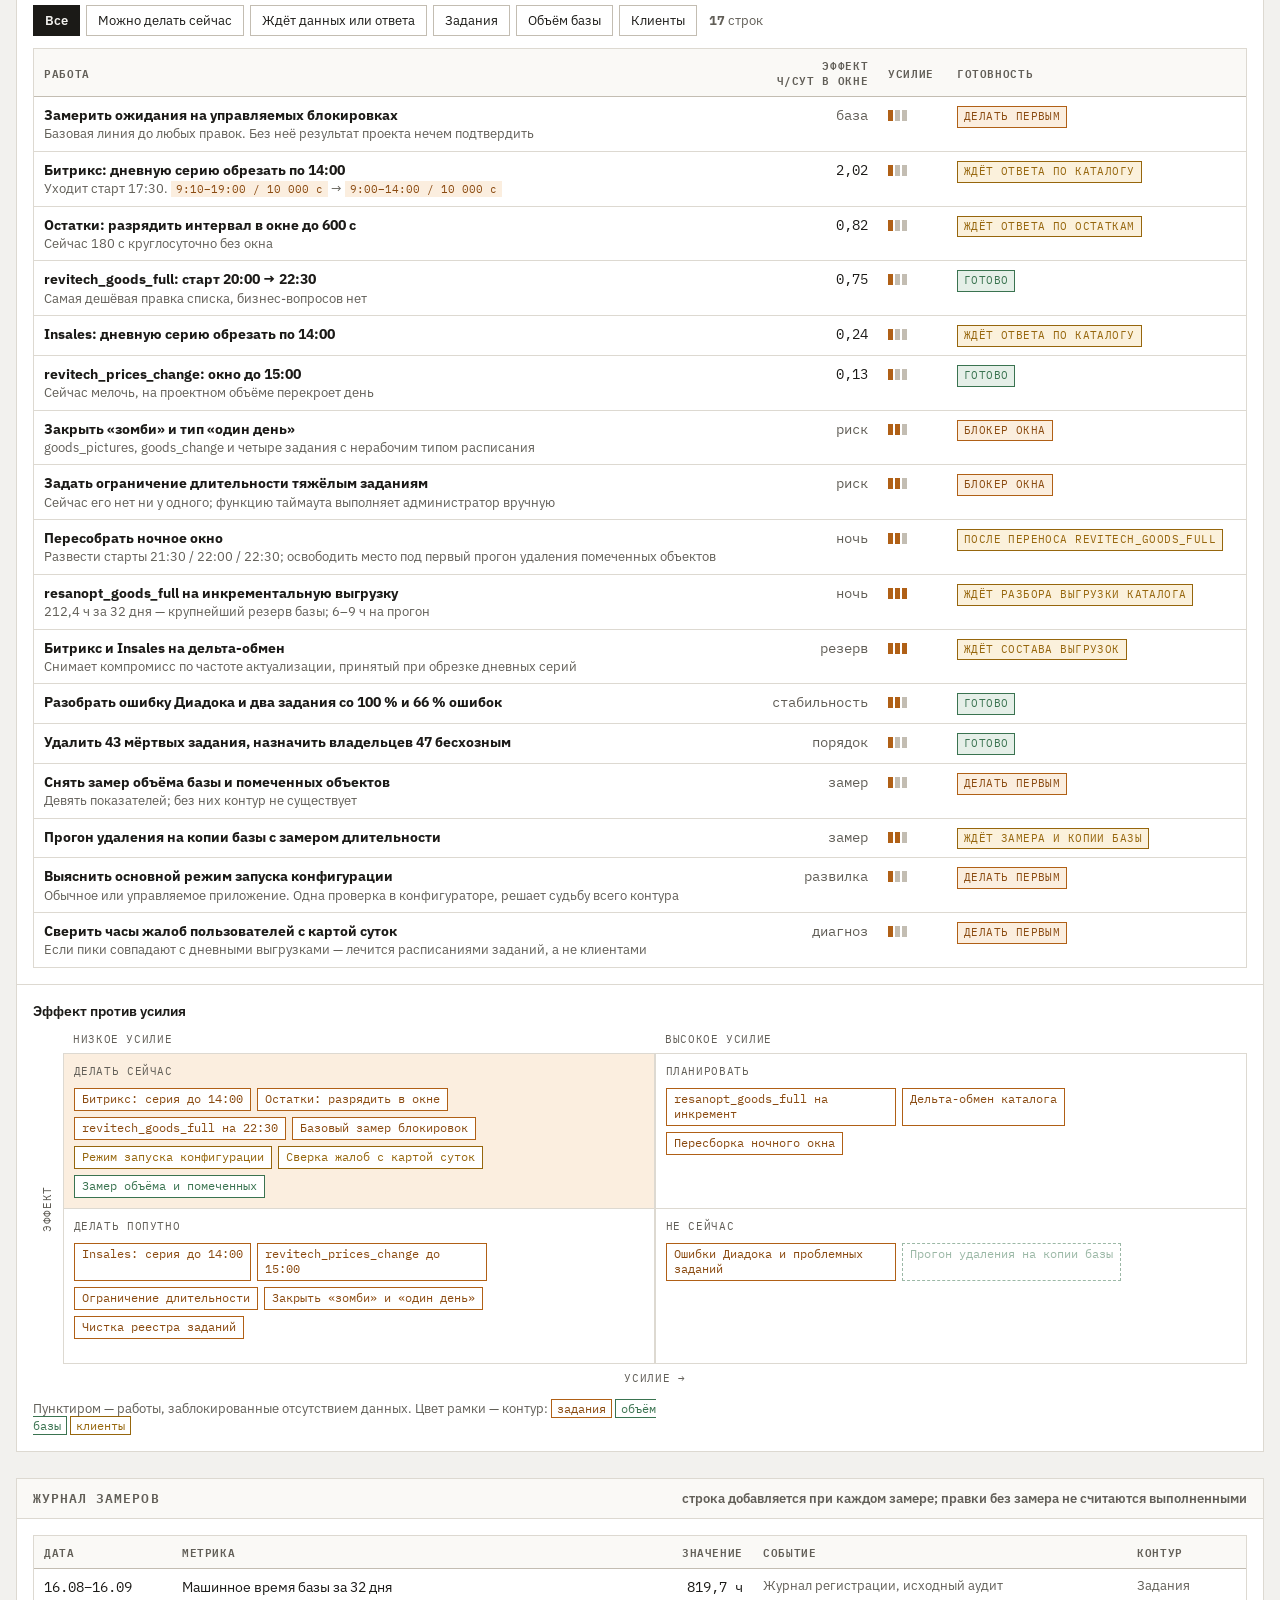
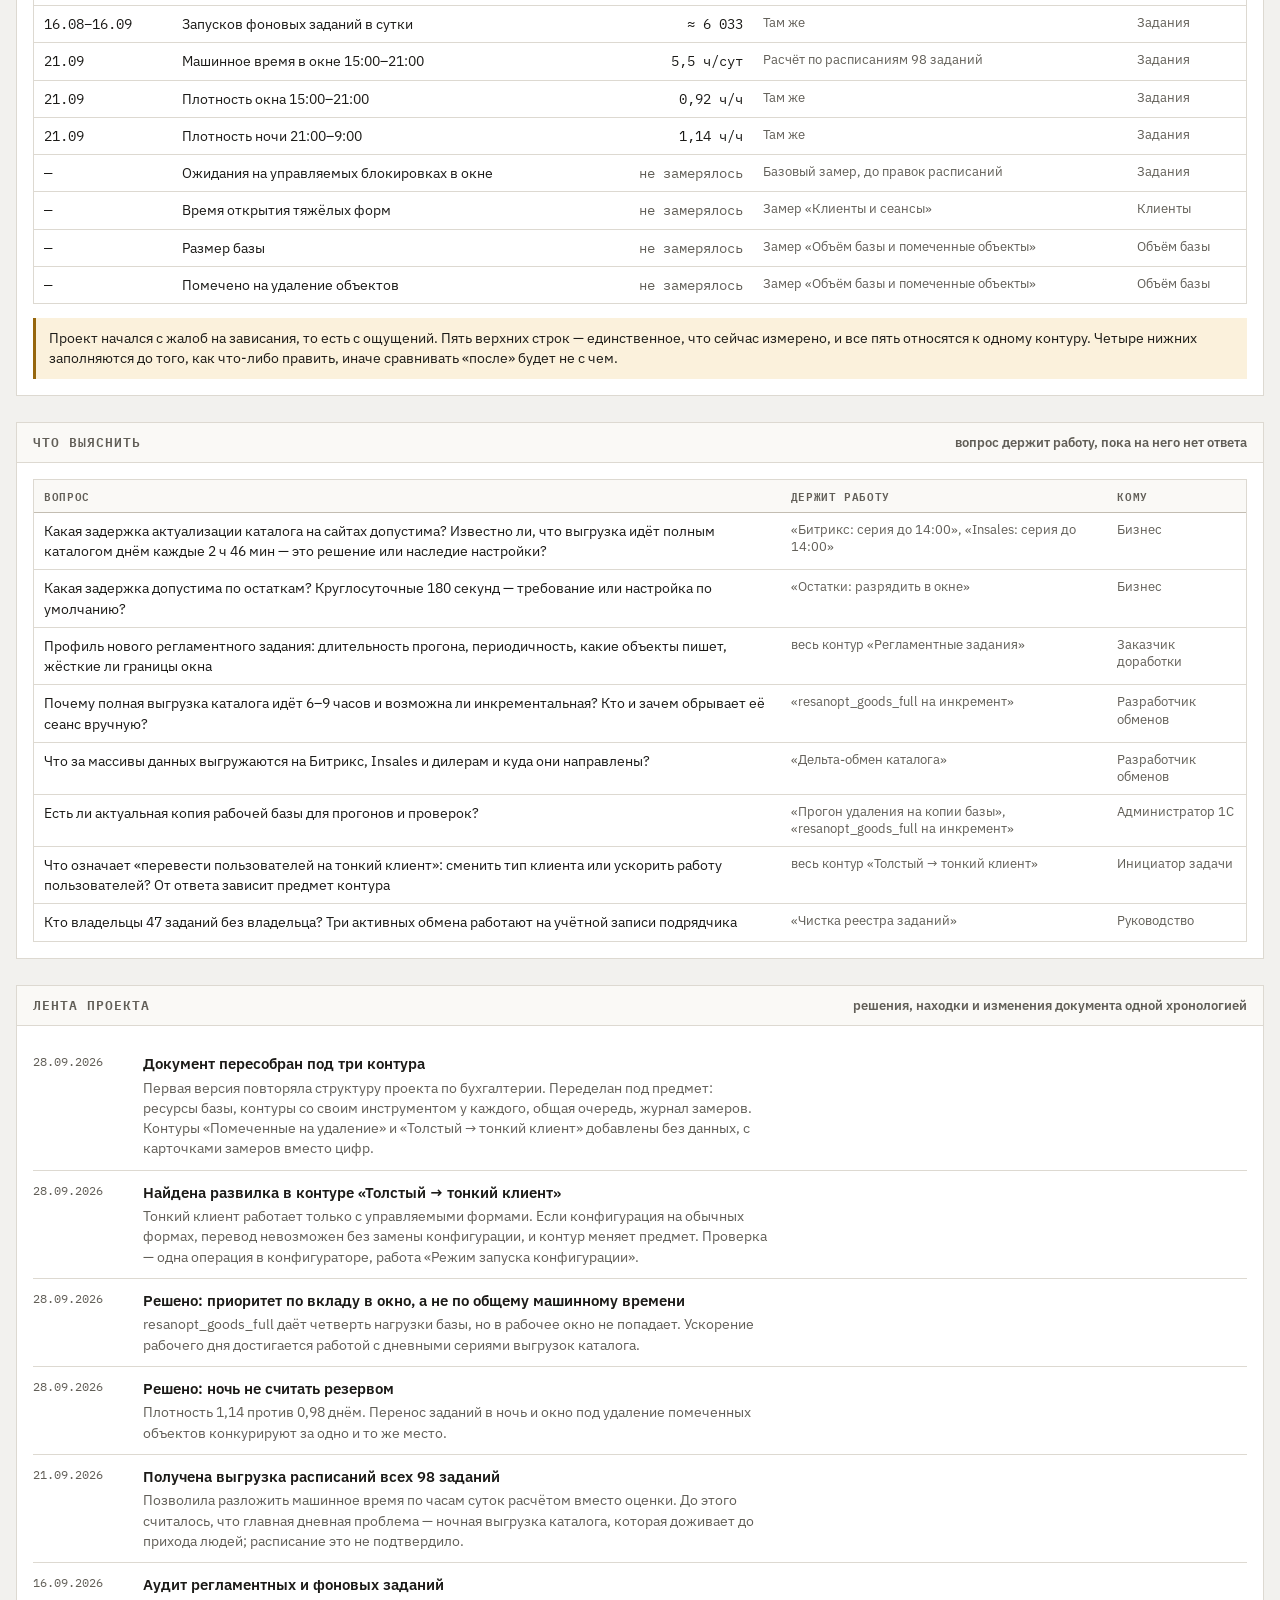
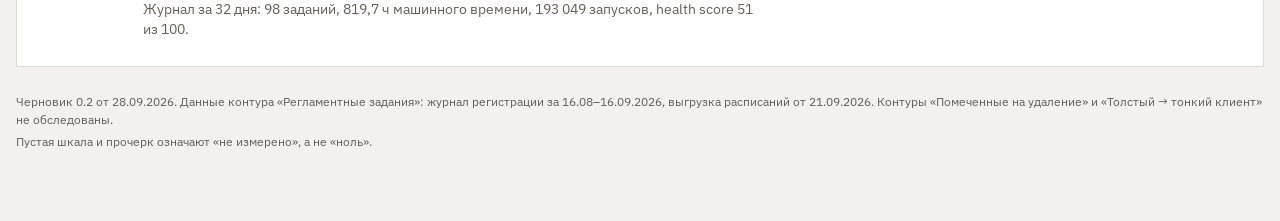
==== commit 585f381f: "Названия контуров в подвале и README Co-Authored-By: Claude Opus 5 <noreply@anthropic.com> Claude-Se" ====
--- a/index.html
+++ b/index.html
@@ -617,7 +617,7 @@
   </section>
 
   <footer>
-    <span>Черновик 0.2 от 28.09.2026. Данные контура К1: журнал регистрации за 16.08–16.09.2026, выгрузка расписаний от 21.09.2026. Контуры К2 и К3 не обследованы.</span>
+    <span>Черновик 0.2 от 28.09.2026. Данные контура «Регламентные задания»: журнал регистрации за 16.08–16.09.2026, выгрузка расписаний от 21.09.2026. Контуры «Помеченные на удаление» и «Толстый → тонкий клиент» не обследованы.</span>
     <span>Пустая шкала и прочерк означают «не измерено», а не «ноль».</span>
   </footer>
 </div>
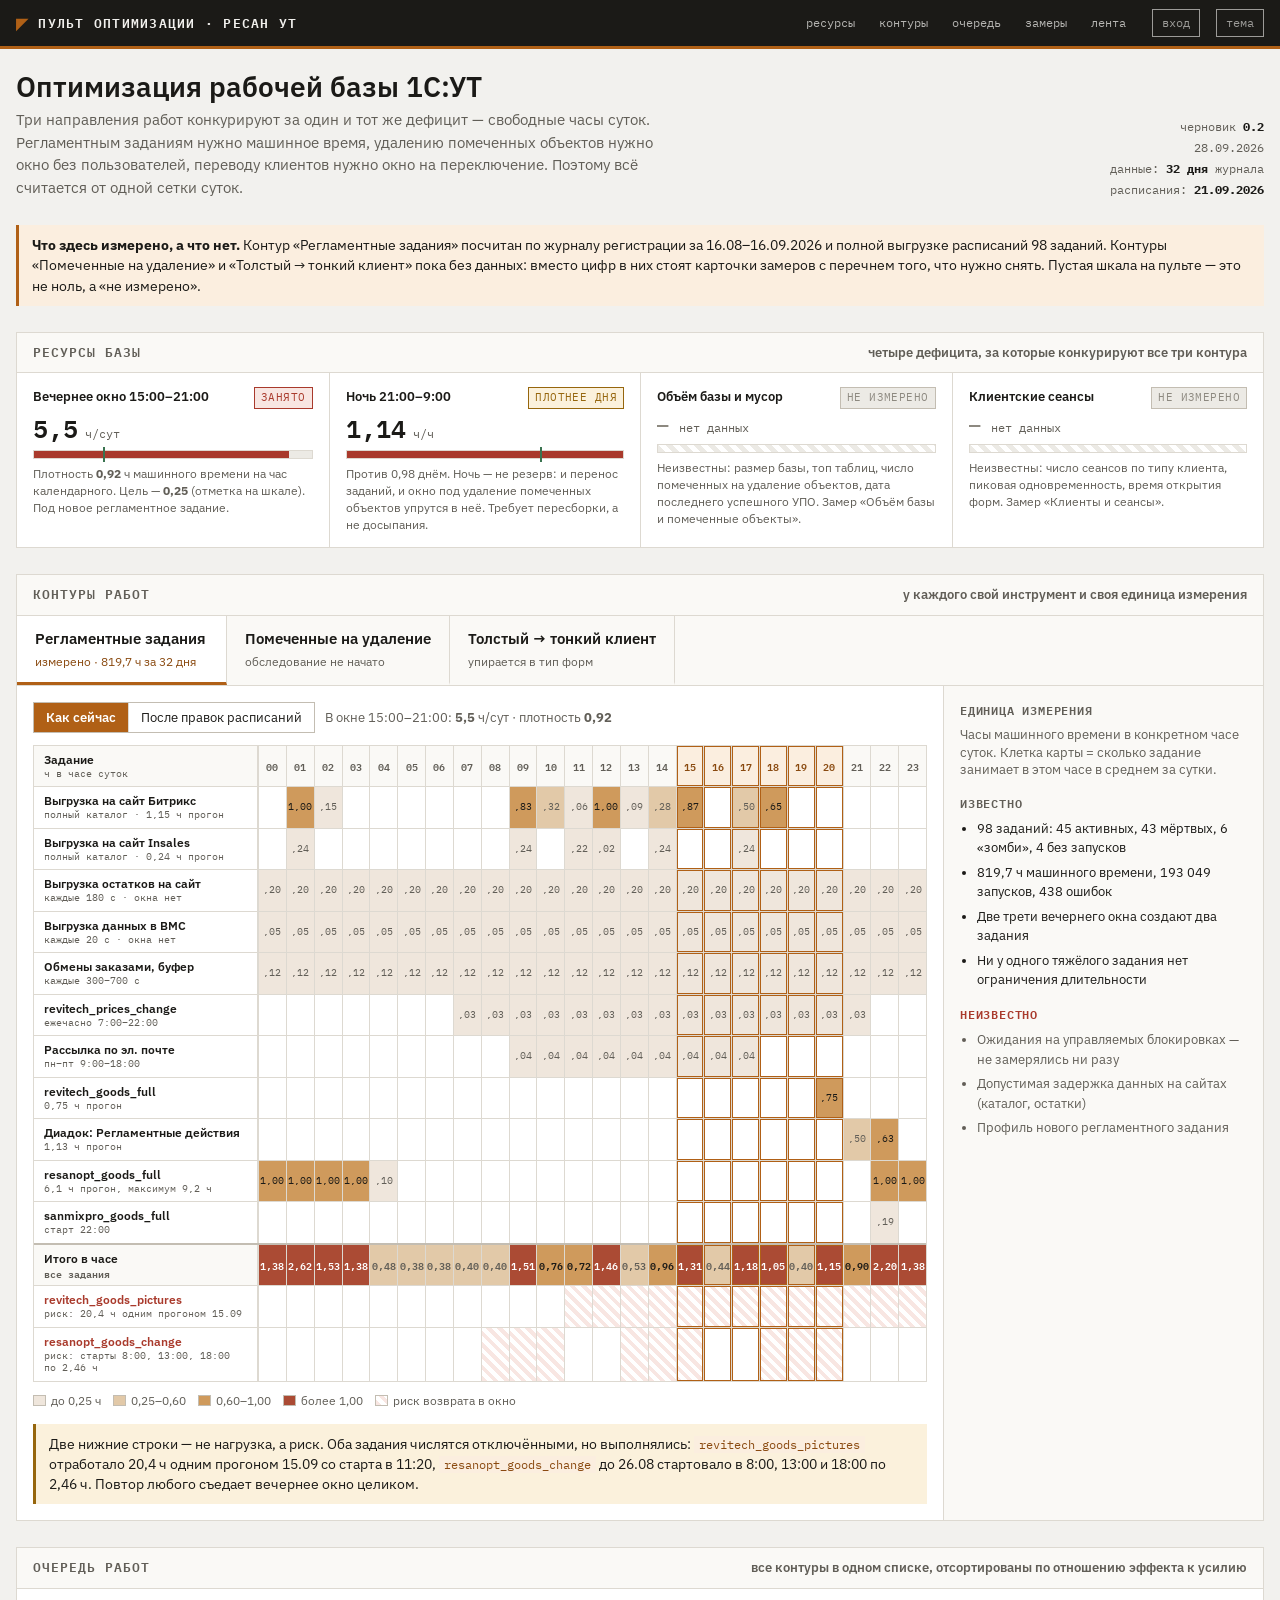
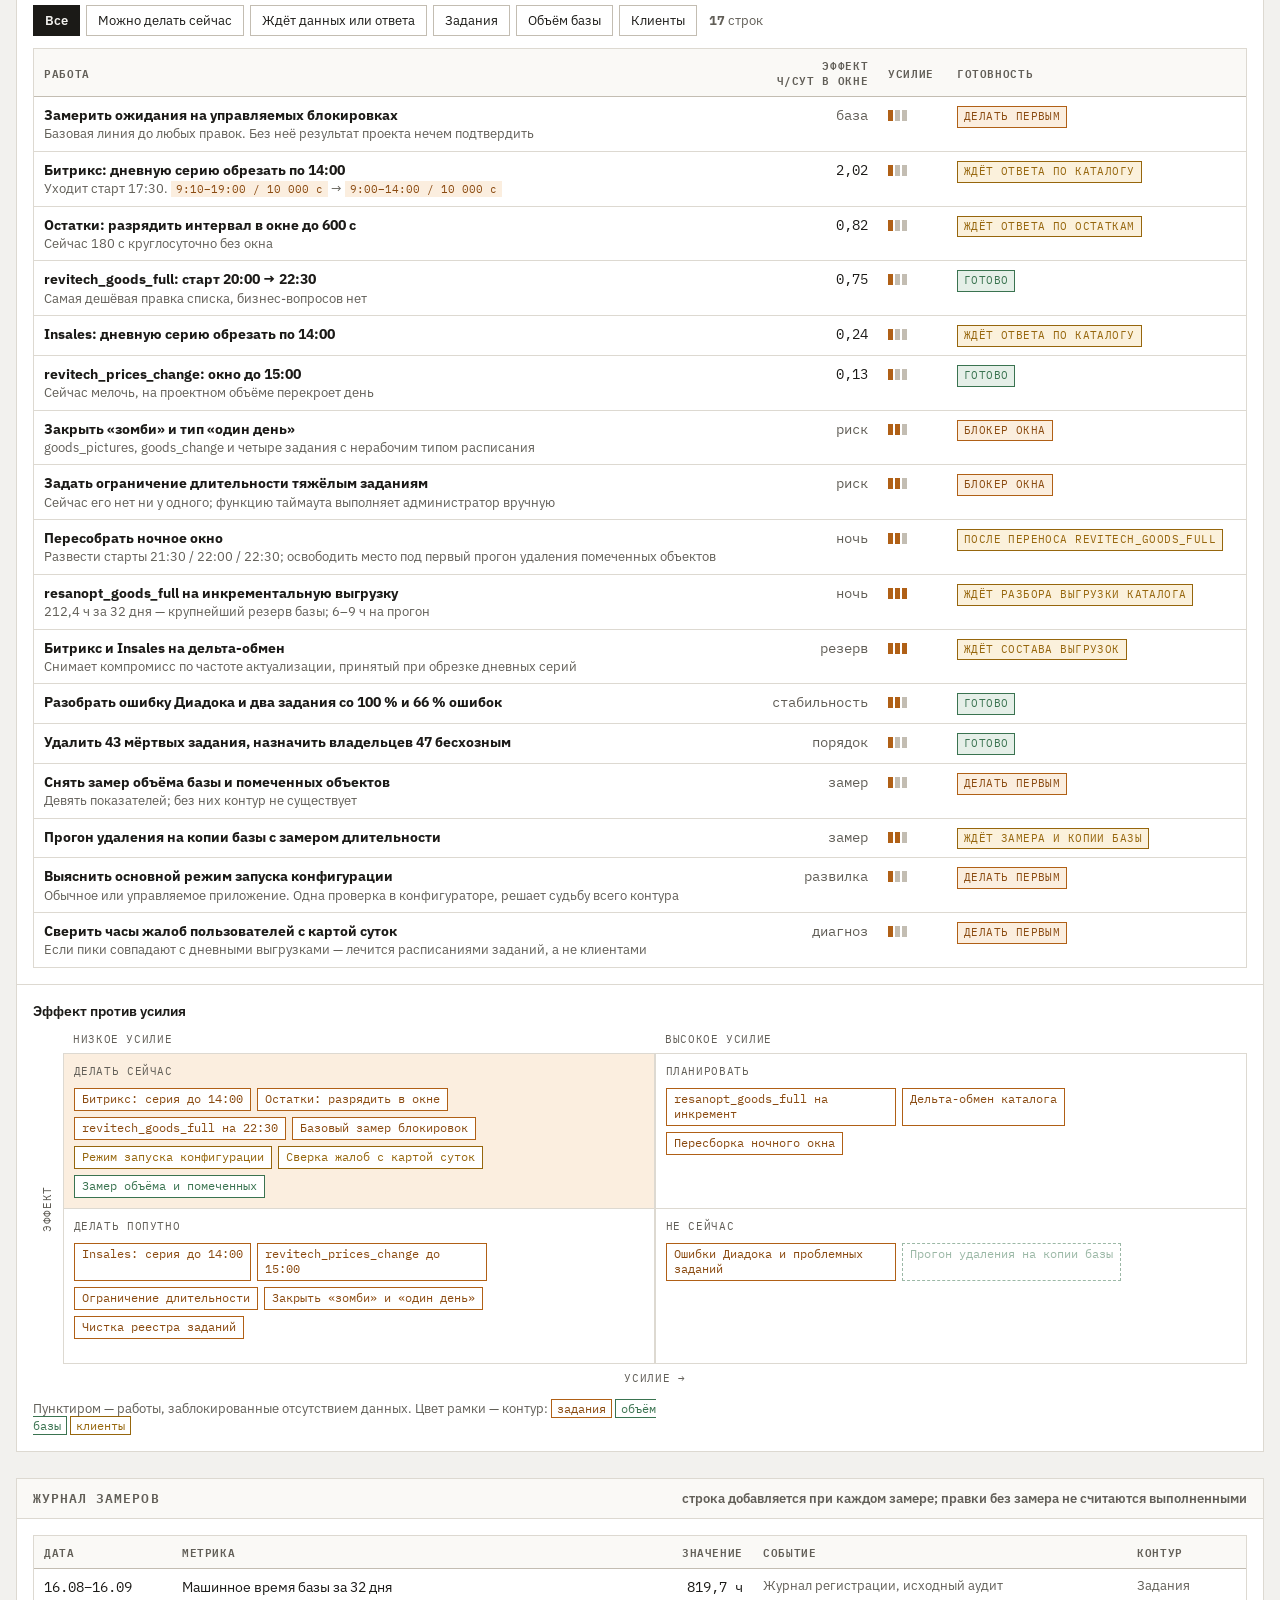
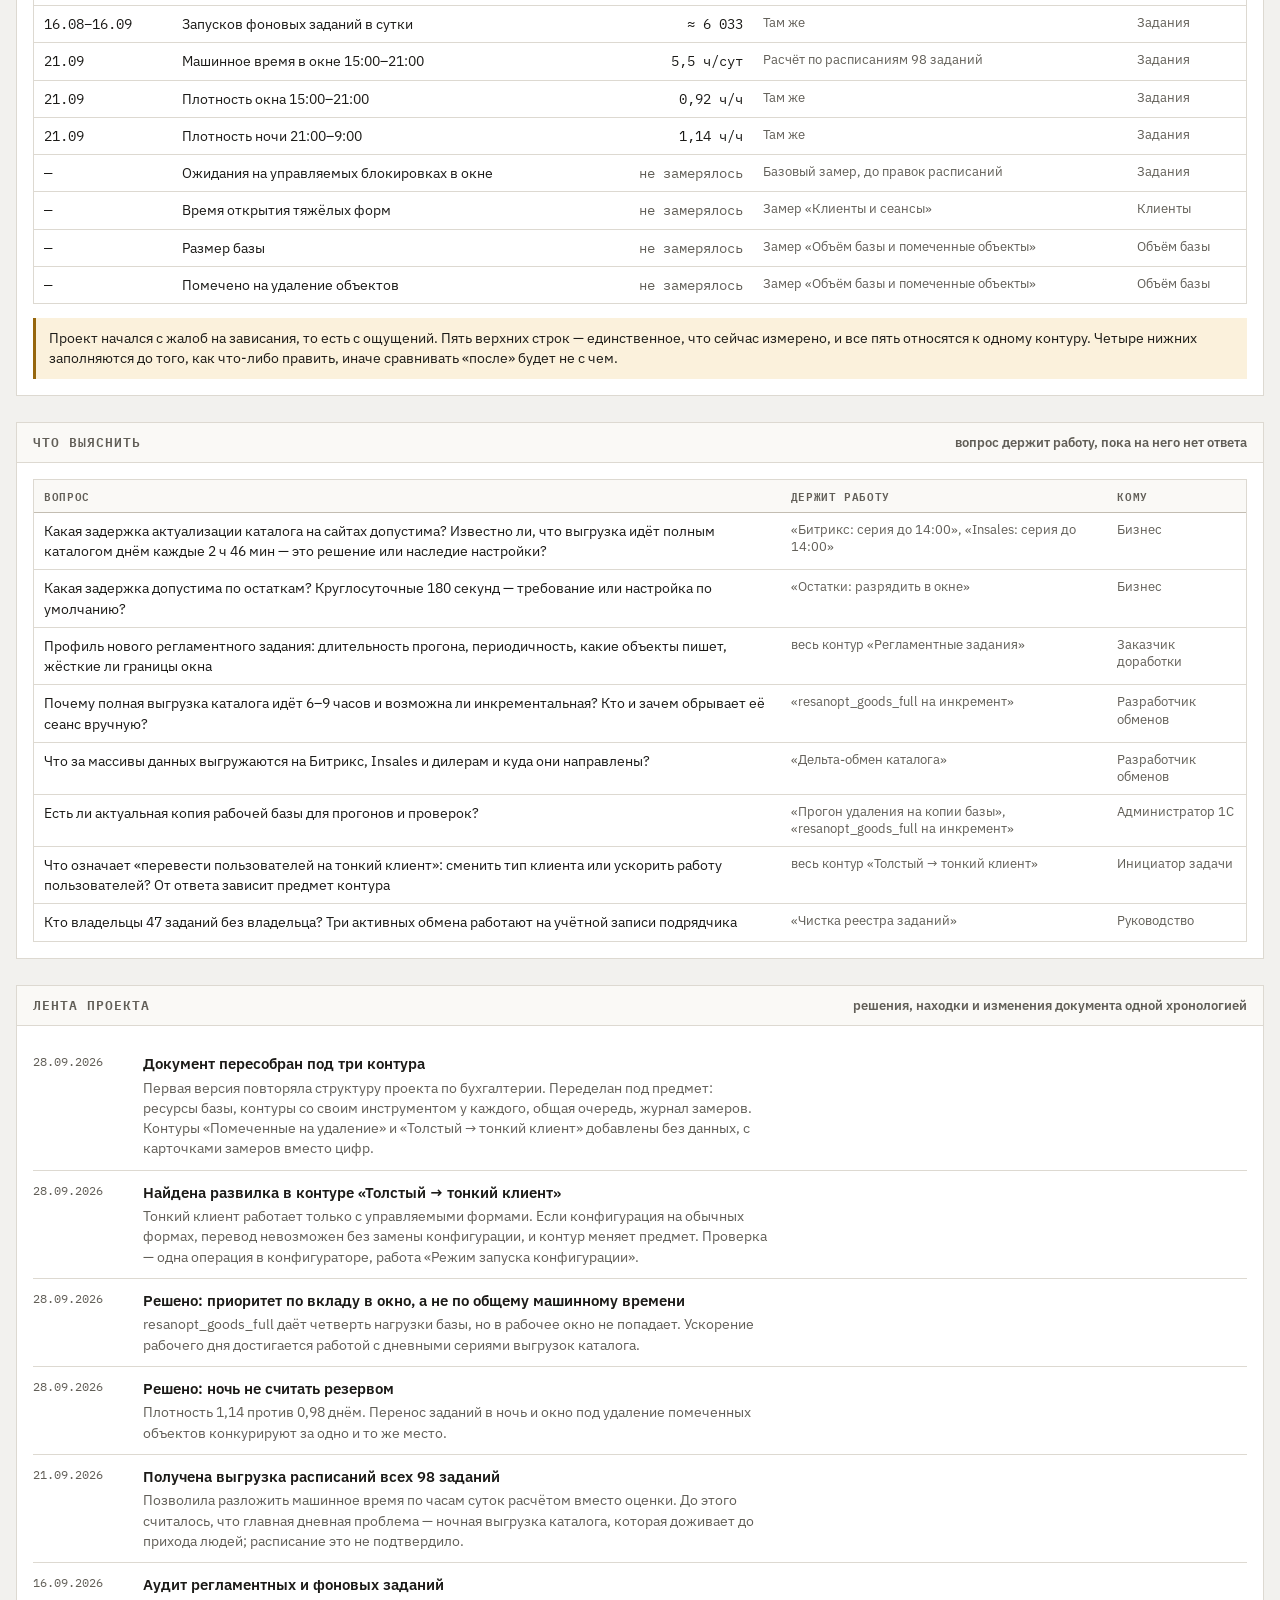
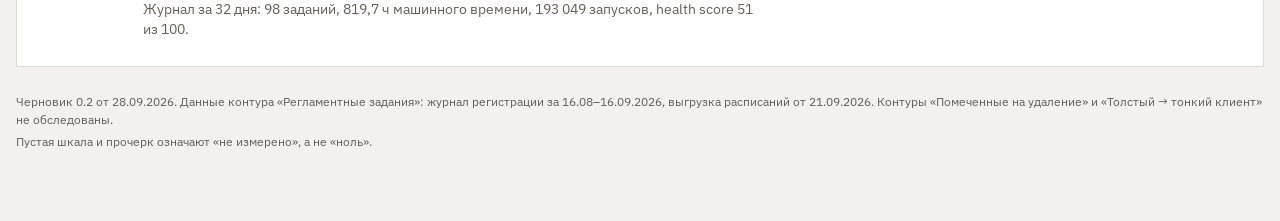
==== commit ba7ea89a: "Редактирование документа прямо на странице Кнопка «вход» в шапке: токен GitHub открывает режим правк" ====
--- a/index.html
+++ b/index.html
@@ -236,6 +236,7 @@
       <a href="#zam">замеры</a>
       <a href="#lenta">лента</a>
     </nav>
+    <button class="tbtn" id="ghbtn" type="button" hidden>вход</button>
     <button class="tbtn" id="th" type="button">тема</button>
   </div>
 </div>
@@ -560,7 +561,7 @@
     <h2>Журнал замеров <em>строка добавляется при каждом замере; правки без замера не считаются выполненными</em></h2>
     <div class="pad">
       <div class="tw" style="border:1px solid var(--rule)">
-        <table>
+        <table id="meas">
           <thead><tr><th>Дата</th><th>Метрика</th><th style="text-align:right">Значение</th><th>Событие</th><th>Контур</th></tr></thead>
           <tbody>
             <tr><td class="m">16.08–16.09</td><td>Машинное время базы за 32 дня</td><td class="r">819,7 ч</td><td class="sm">Журнал регистрации, исходный аудит</td><td class="sm">Задания</td></tr>
@@ -584,7 +585,7 @@
     <h2>Что выяснить <em>вопрос держит работу, пока на него нет ответа</em></h2>
     <div class="pad">
       <div class="tw" style="border:1px solid var(--rule)">
-        <table>
+        <table id="qa">
           <thead><tr><th>Вопрос</th><th>Держит работу</th><th>Кому</th></tr></thead>
           <tbody>
             <tr><td>Какая задержка актуализации каталога на сайтах допустима? Известно ли, что выгрузка идёт полным каталогом днём каждые 2 ч 46 мин — это решение или наследие настройки?</td><td class="sm">«Битрикс: серия до 14:00», «Insales: серия до 14:00»</td><td class="sm">Бизнес</td></tr>
@@ -763,4 +764,5 @@
   filt('all');
 })();
 </script>
+<script src="editor.js" defer></script>
 </html>
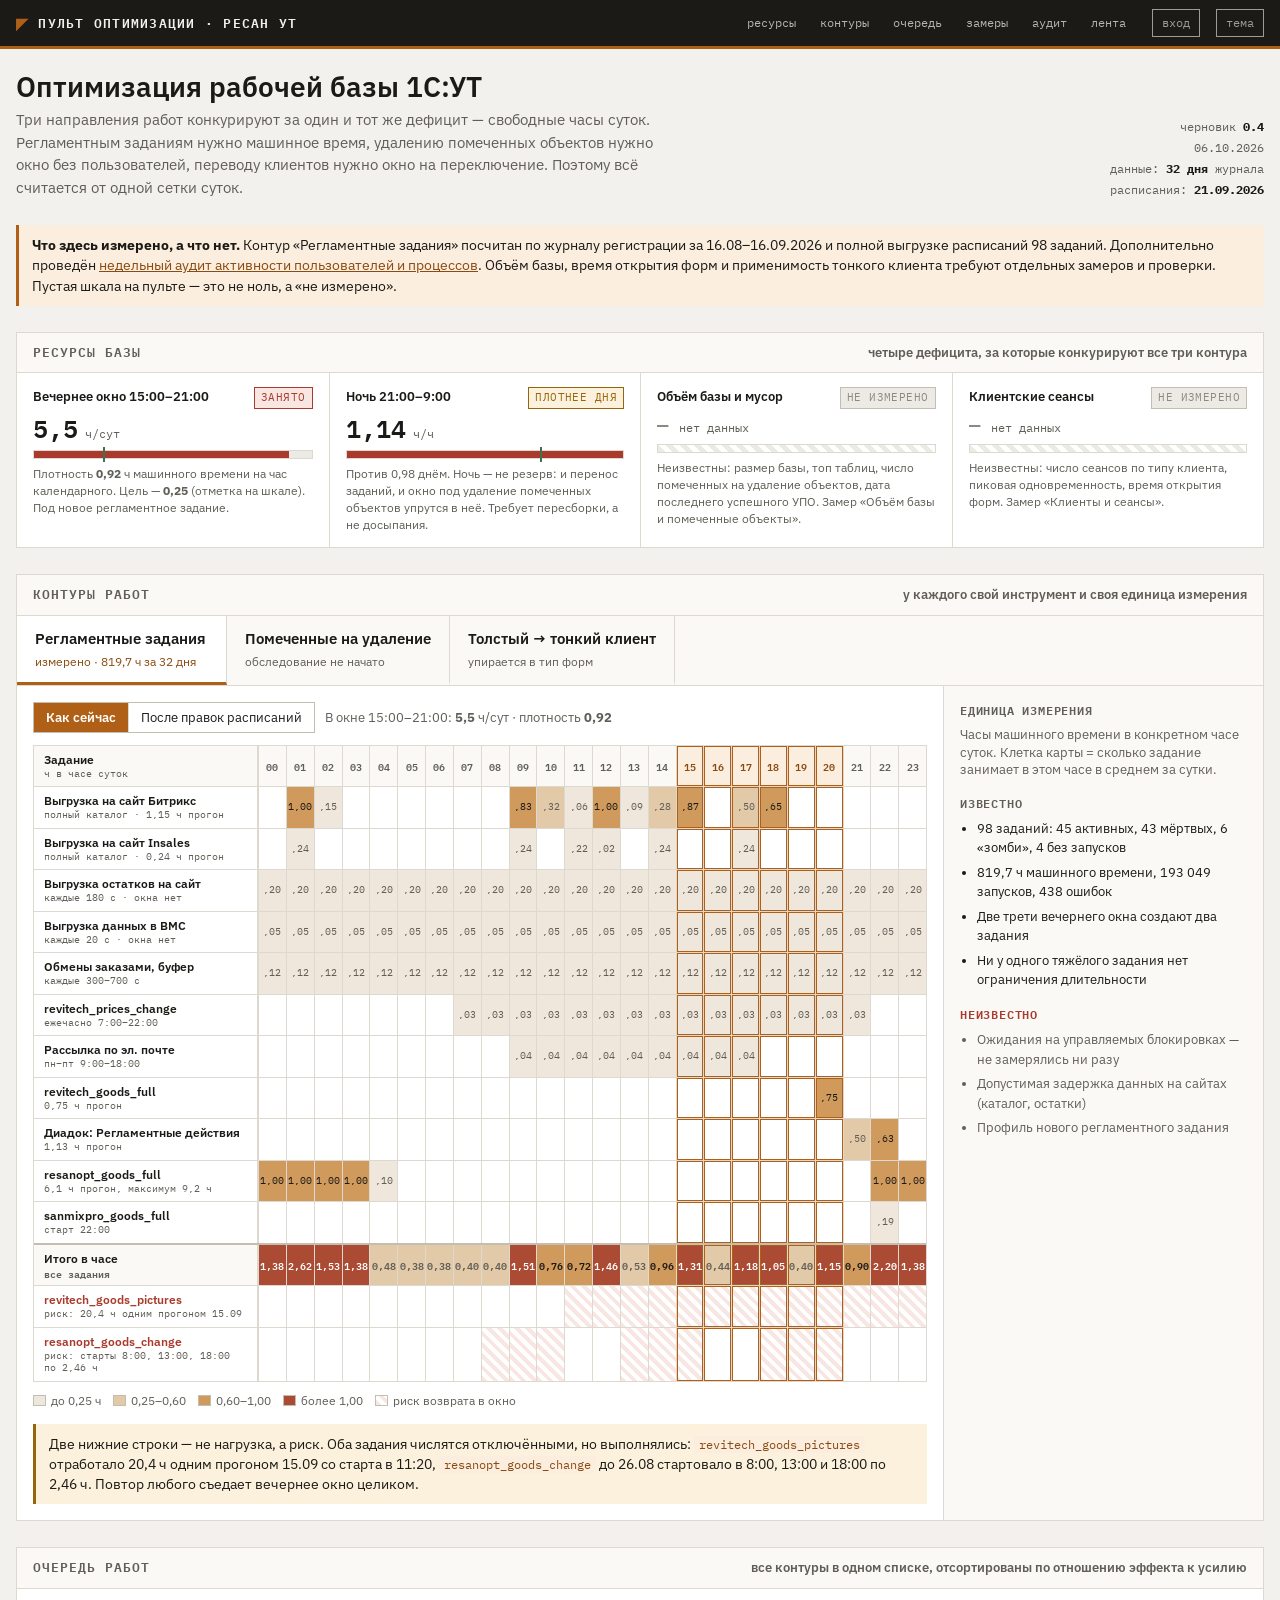
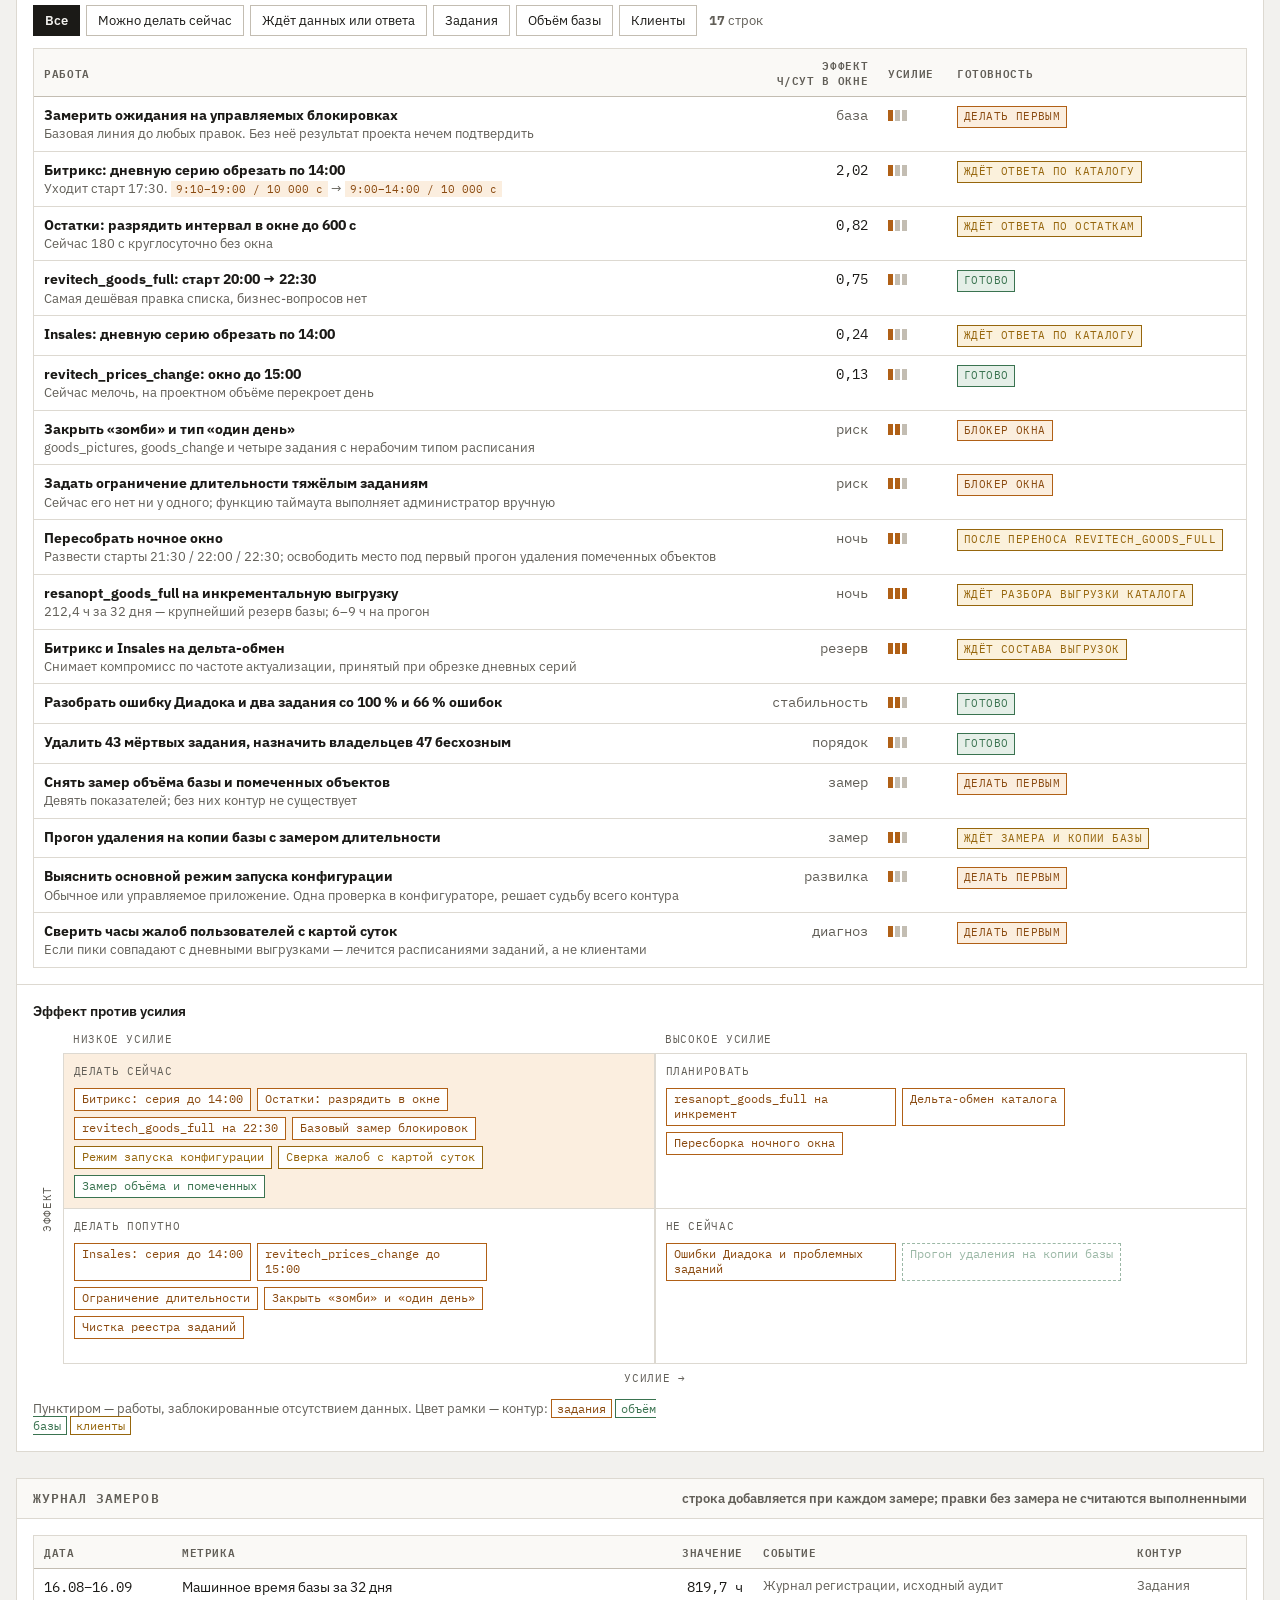
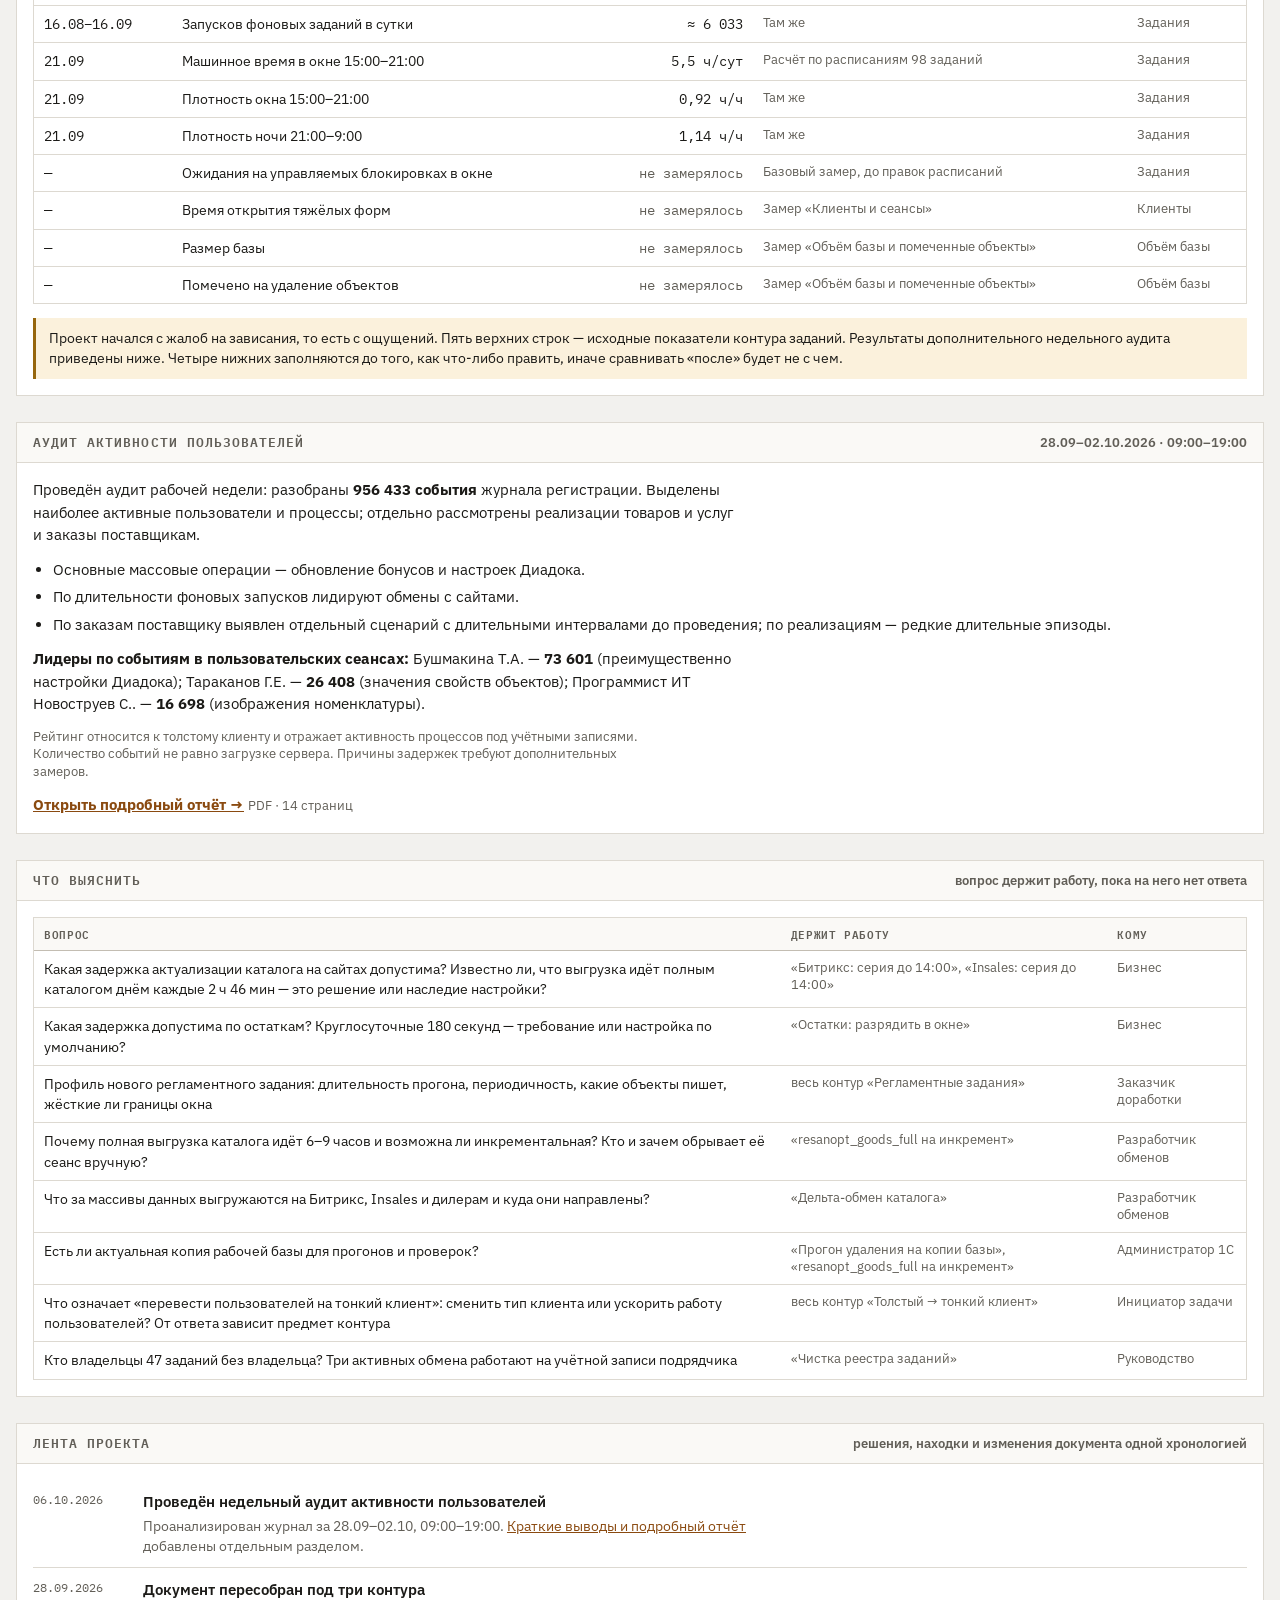
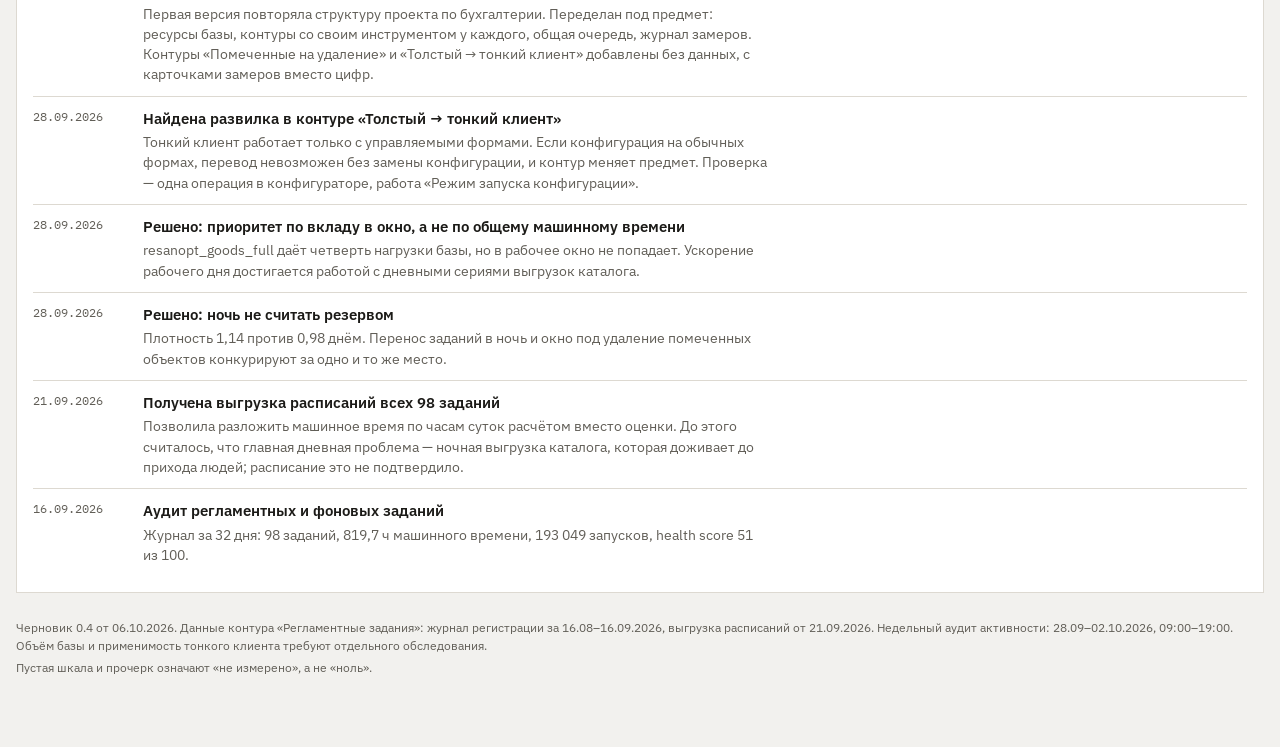
==== commit 74123c22: "Пульт оптимизации v0.4" ====
--- a/index.html
+++ b/index.html
@@ -1,12 +1,11 @@
 <!doctype html>
-<html lang="ru">
-<meta charset="utf-8">
+<html lang="ru"><head><meta charset="utf-8">
 <meta name="viewport" content="width=device-width, initial-scale=1">
 <title>Пульт оптимизации 1С:УТ</title>
 <meta name="description" content="Рабочий пульт проекта оптимизации базы 1С:УТ: ресурсы базы, три контура работ, единая очередь задач и журнал замеров.">
 <link rel="preconnect" href="https://fonts.googleapis.com">
-<link rel="preconnect" href="https://fonts.gstatic.com" crossorigin>
-<link rel="stylesheet" href="https://fonts.googleapis.com/css2?family=IBM+Plex+Sans:wght@400;500;600;700&family=IBM+Plex+Mono:wght@400;500;600&display=swap">
+<link rel="preconnect" href="https://fonts.gstatic.com" crossorigin="">
+<link rel="stylesheet" href="https://fonts.googleapis.com/css2?family=IBM+Plex+Sans:wght@400;500;600;700&amp;family=IBM+Plex+Mono:wght@400;500;600&amp;display=swap">
 <style>
 :root{
   --acc:#b06016;
@@ -226,7 +225,7 @@
 @media (prefers-reduced-motion:reduce){html{scroll-behavior:auto}}
 </style>
 
-<div class="bar">
+</head><body><div class="bar">
   <div class="bar-in">
     <span class="brand"><b>◤</b>ПУЛЬТ ОПТИМИЗАЦИИ · РЕСАН УТ</span>
     <nav class="chips">
@@ -234,9 +233,10 @@
       <a href="#kont">контуры</a>
       <a href="#och">очередь</a>
       <a href="#zam">замеры</a>
+      <a href="#audit">аудит</a>
       <a href="#lenta">лента</a>
     </nav>
-    <button class="tbtn" id="ghbtn" type="button" hidden>вход</button>
+    <button class="tbtn" id="ghbtn" type="button" hidden="">вход</button>
     <button class="tbtn" id="th" type="button">тема</button>
   </div>
 </div>
@@ -249,15 +249,15 @@
       <p class="subt">Три направления работ конкурируют за один и тот же дефицит — свободные часы суток. Регламентным заданиям нужно машинное время, удалению помеченных объектов нужно окно без пользователей, переводу клиентов нужно окно на переключение. Поэтому всё считается от одной сетки суток.</p>
     </div>
     <div class="stamp">
-      <span>черновик <b>0.2</b></span>
-      <span>28.09.2026</span>
+      <span>черновик <b>0.4</b></span>
+      <span>06.10.2026</span>
       <span>данные: <b>32 дня</b> журнала</span>
       <span>расписания: <b>21.09.2026</b></span>
     </div>
   </div>
 
   <div class="warnbox acc">
-    <b>Что здесь измерено, а что нет.</b> Контур «Регламентные задания» посчитан по журналу регистрации за 16.08–16.09.2026 и полной выгрузке расписаний 98 заданий. Контуры «Помеченные на удаление» и «Толстый → тонкий клиент» пока без данных: вместо цифр в них стоят карточки замеров с перечнем того, что нужно снять. Пустая шкала на пульте — это не ноль, а «не измерено».
+    <b>Что здесь измерено, а что нет.</b> Контур «Регламентные задания» посчитан по журналу регистрации за 16.08–16.09.2026 и полной выгрузке расписаний 98 заданий. Дополнительно проведён <a href="#audit">недельный аудит активности пользователей и процессов</a>. Объём базы, время открытия форм и применимость тонкого клиента требуют отдельных замеров и проверки. Пустая шкала на пульте — это не ноль, а «не измерено».
   </div>
 
   <!-- ══ РЕСУРСЫ ══ -->
@@ -267,7 +267,7 @@
       <div>
         <div class="rt"><b>Вечернее окно 15:00–21:00</b><span class="tag t-bad">занято</span></div>
         <div class="rv" id="r1">5,5<small> ч/сут</small></div>
-        <div class="gauge"><i class="over" id="g1" style="width:92%"></i><span class="tgt" style="left:25%"></span></div>
+        <div class="gauge"><i class="over" id="g1" style="width: 92.016667%;"></i><span class="tgt" style="left:25%"></span></div>
         <div class="rn">Плотность <b id="d1">0,92</b> ч машинного времени на час календарного. Цель — <b>0,25</b> (отметка на шкале). Под новое регламентное задание.</div>
       </div>
       <div>
@@ -348,7 +348,7 @@
     </div>
 
     <!-- ── Помеченные на удаление ── -->
-    <div class="panel" id="p2" role="tabpanel" aria-labelledby="t2" hidden>
+    <div class="panel" id="p2" role="tabpanel" aria-labelledby="t2" hidden="">
       <div class="pgrid">
         <div class="main">
           <p style="margin-bottom:14px">Удаление помеченных объектов — операция, которая читает всю базу на поиск ссылок и монопольно блокирует её на время выполнения. Значит, это не «включить и забыть», а работа, которой нужно окно и оценка длительности. Ни того, ни другого без замера назначить нельзя, поэтому контур начинается с обследования.</p>
@@ -415,7 +415,7 @@
     </div>
 
     <!-- ── Толстый → тонкий клиент ── -->
-    <div class="panel" id="p3" role="tabpanel" aria-labelledby="t3" hidden>
+    <div class="panel" id="p3" role="tabpanel" aria-labelledby="t3" hidden="">
       <div class="pgrid">
         <div class="main">
           <div class="warnbox bad" style="margin-bottom:16px">
@@ -576,7 +576,23 @@
           </tbody>
         </table>
       </div>
-      <div class="warnbox" style="margin-top:14px">Проект начался с жалоб на зависания, то есть с ощущений. Пять верхних строк — единственное, что сейчас измерено, и все пять относятся к одному контуру. Четыре нижних заполняются до того, как что-либо править, иначе сравнивать «после» будет не с чем.</div>
+      <div class="warnbox" style="margin-top:14px">Проект начался с жалоб на зависания, то есть с ощущений. Пять верхних строк — исходные показатели контура заданий. Результаты дополнительного недельного аудита приведены ниже. Четыре нижних заполняются до того, как что-либо править, иначе сравнивать «после» будет не с чем.</div>
+    </div>
+  </section>
+
+  <!-- ══ НЕДЕЛЬНЫЙ АУДИТ ══ -->
+  <section class="block" id="audit" style="scroll-margin-top:76px">
+    <h2>Аудит активности пользователей <em>28.09–02.10.2026 · 09:00–19:00</em></h2>
+    <div class="pad">
+      <p>Проведён аудит рабочей недели: разобраны <b>956 433 события</b> журнала регистрации. Выделены наиболее активные пользователи и процессы; отдельно рассмотрены реализации товаров и услуг и заказы поставщикам.</p>
+      <ul style="margin:12px 0;padding-left:20px;display:grid;gap:5px">
+        <li>Основные массовые операции — обновление бонусов и настроек Диадока.</li>
+        <li>По длительности фоновых запусков лидируют обмены с сайтами.</li>
+        <li>По заказам поставщику выявлен отдельный сценарий с длительными интервалами до проведения; по реализациям — редкие длительные эпизоды.</li>
+      </ul>
+      <p style="margin:12px 0"><b>Лидеры по событиям в пользовательских сеансах:</b> Бушмакина Т.А. — <b>73 601</b> (преимущественно настройки Диадока); Тараканов Г.Е. — <b>26 408</b> (значения свойств объектов); Программист ИТ Новоструев С.. — <b>16 698</b> (изображения номенклатуры).</p>
+      <p class="sm">Рейтинг относится к толстому клиенту и отражает активность процессов под учётными записями. Количество событий не равно загрузке сервера. Причины задержек требуют дополнительных замеров.</p>
+      <p style="margin-top:14px"><a href="reports/user-activity-audit-2026-09-28_2026-10-02.pdf" target="_blank" rel="noopener"><b>Открыть подробный отчёт →</b></a> <span class="sm">PDF · 14 страниц</span></p>
     </div>
   </section>
 
@@ -607,6 +623,7 @@
     <h2>Лента проекта <em>решения, находки и изменения документа одной хронологией</em></h2>
     <div class="pad">
       <div class="feed">
+        <div class="fitem"><span class="fd">06.10.2026</span><span class="fb"><b>Проведён недельный аудит активности пользователей</b><p>Проанализирован журнал за 28.09–02.10, 09:00–19:00. <a href="#audit">Краткие выводы и подробный отчёт</a> добавлены отдельным разделом.</p></span></div>
         <div class="fitem"><span class="fd">28.09.2026</span><span class="fb"><b>Документ пересобран под три контура</b><p>Первая версия повторяла структуру проекта по бухгалтерии. Переделан под предмет: ресурсы базы, контуры со своим инструментом у каждого, общая очередь, журнал замеров. Контуры «Помеченные на удаление» и «Толстый → тонкий клиент» добавлены без данных, с карточками замеров вместо цифр.</p></span></div>
         <div class="fitem"><span class="fd">28.09.2026</span><span class="fb"><b>Найдена развилка в контуре «Толстый → тонкий клиент»</b><p>Тонкий клиент работает только с управляемыми формами. Если конфигурация на обычных формах, перевод невозможен без замены конфигурации, и контур меняет предмет. Проверка — одна операция в конфигураторе, работа «Режим запуска конфигурации».</p></span></div>
         <div class="fitem"><span class="fd">28.09.2026</span><span class="fb"><b>Решено: приоритет по вкладу в окно, а не по общему машинному времени</b><p>resanopt_goods_full даёт четверть нагрузки базы, но в рабочее окно не попадает. Ускорение рабочего дня достигается работой с дневными сериями выгрузок каталога.</p></span></div>
@@ -618,7 +635,7 @@
   </section>
 
   <footer>
-    <span>Черновик 0.2 от 28.09.2026. Данные контура «Регламентные задания»: журнал регистрации за 16.08–16.09.2026, выгрузка расписаний от 21.09.2026. Контуры «Помеченные на удаление» и «Толстый → тонкий клиент» не обследованы.</span>
+    <span>Черновик 0.4 от 06.10.2026. Данные контура «Регламентные задания»: журнал регистрации за 16.08–16.09.2026, выгрузка расписаний от 21.09.2026. Недельный аудит активности: 28.09–02.10.2026, 09:00–19:00. Объём базы и применимость тонкого клиента требуют отдельного обследования.</span>
     <span>Пустая шкала и прочерк означают «не измерено», а не «ноль».</span>
   </footer>
 </div>
@@ -764,5 +781,6 @@
   filt('all');
 })();
 </script>
-<script src="editor.js" defer></script>
-</html>
+<script src="editor.js" defer=""></script>
+
+</body></html>
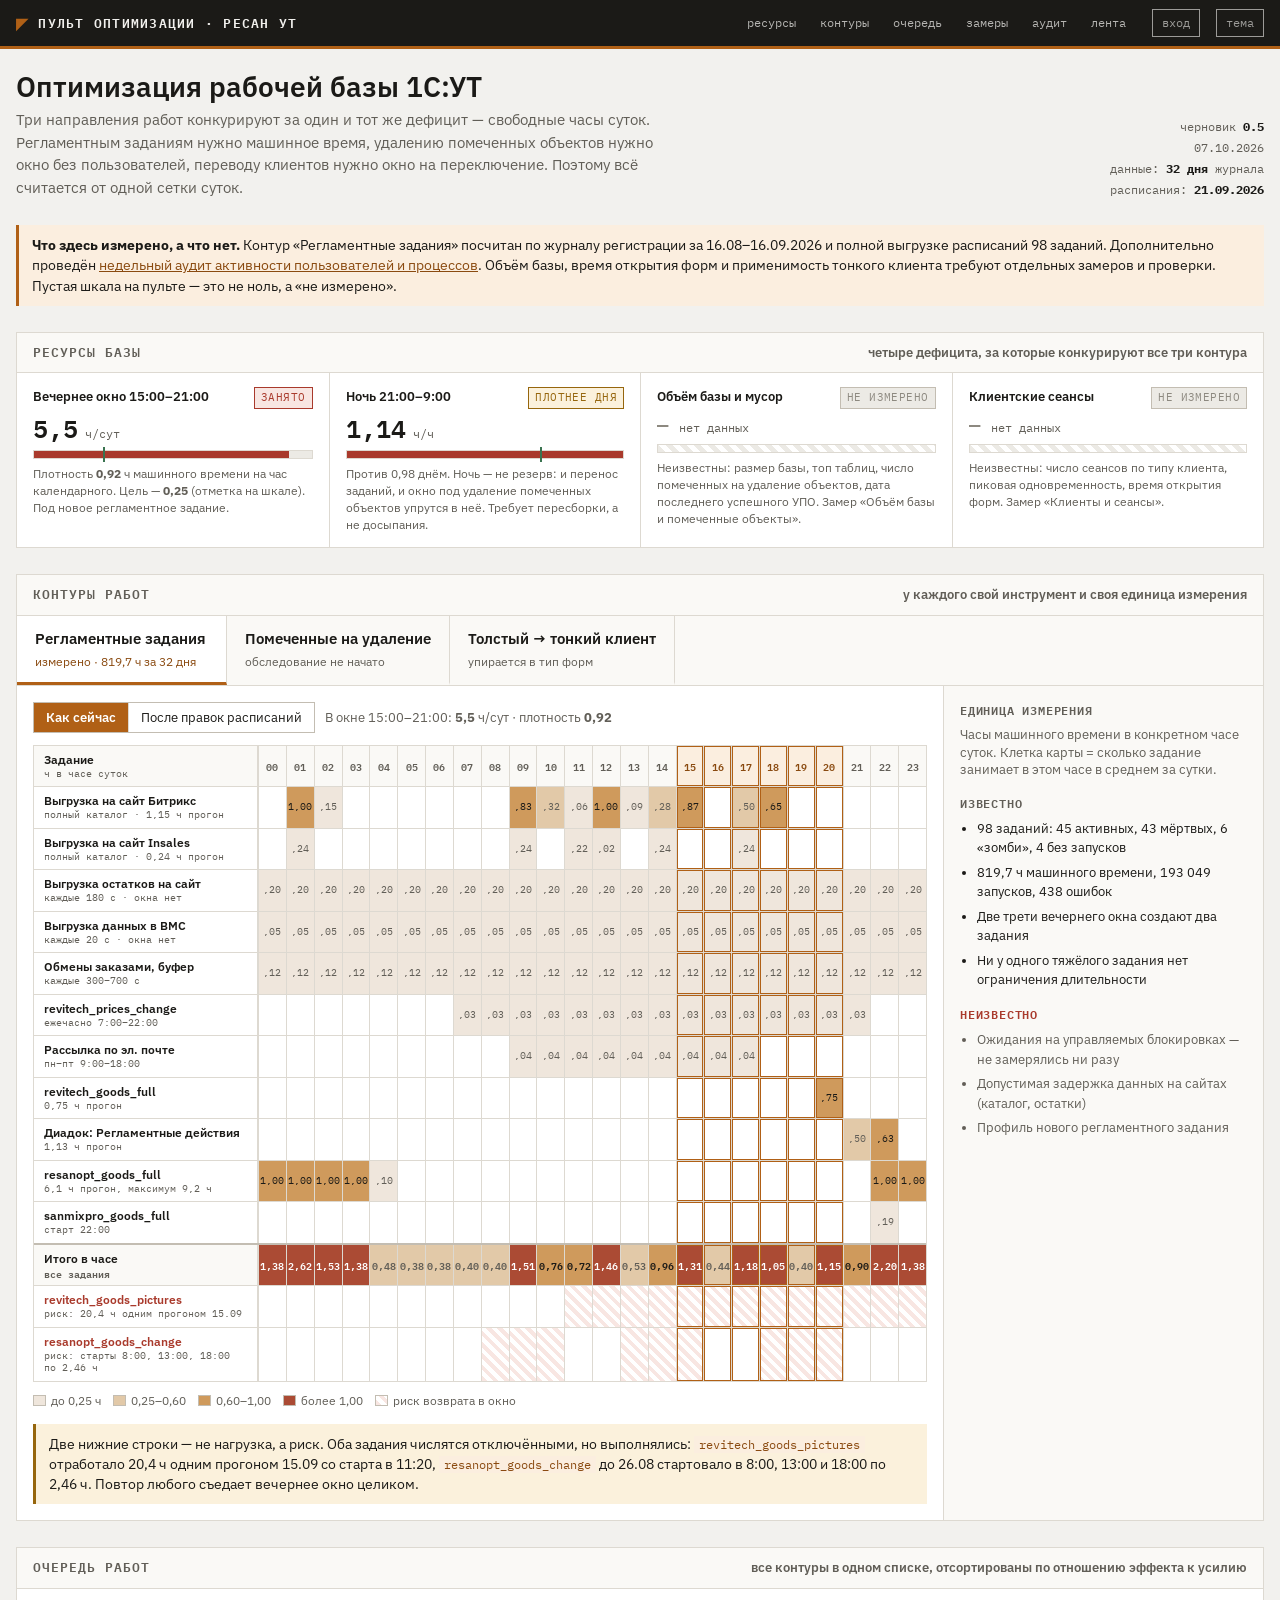
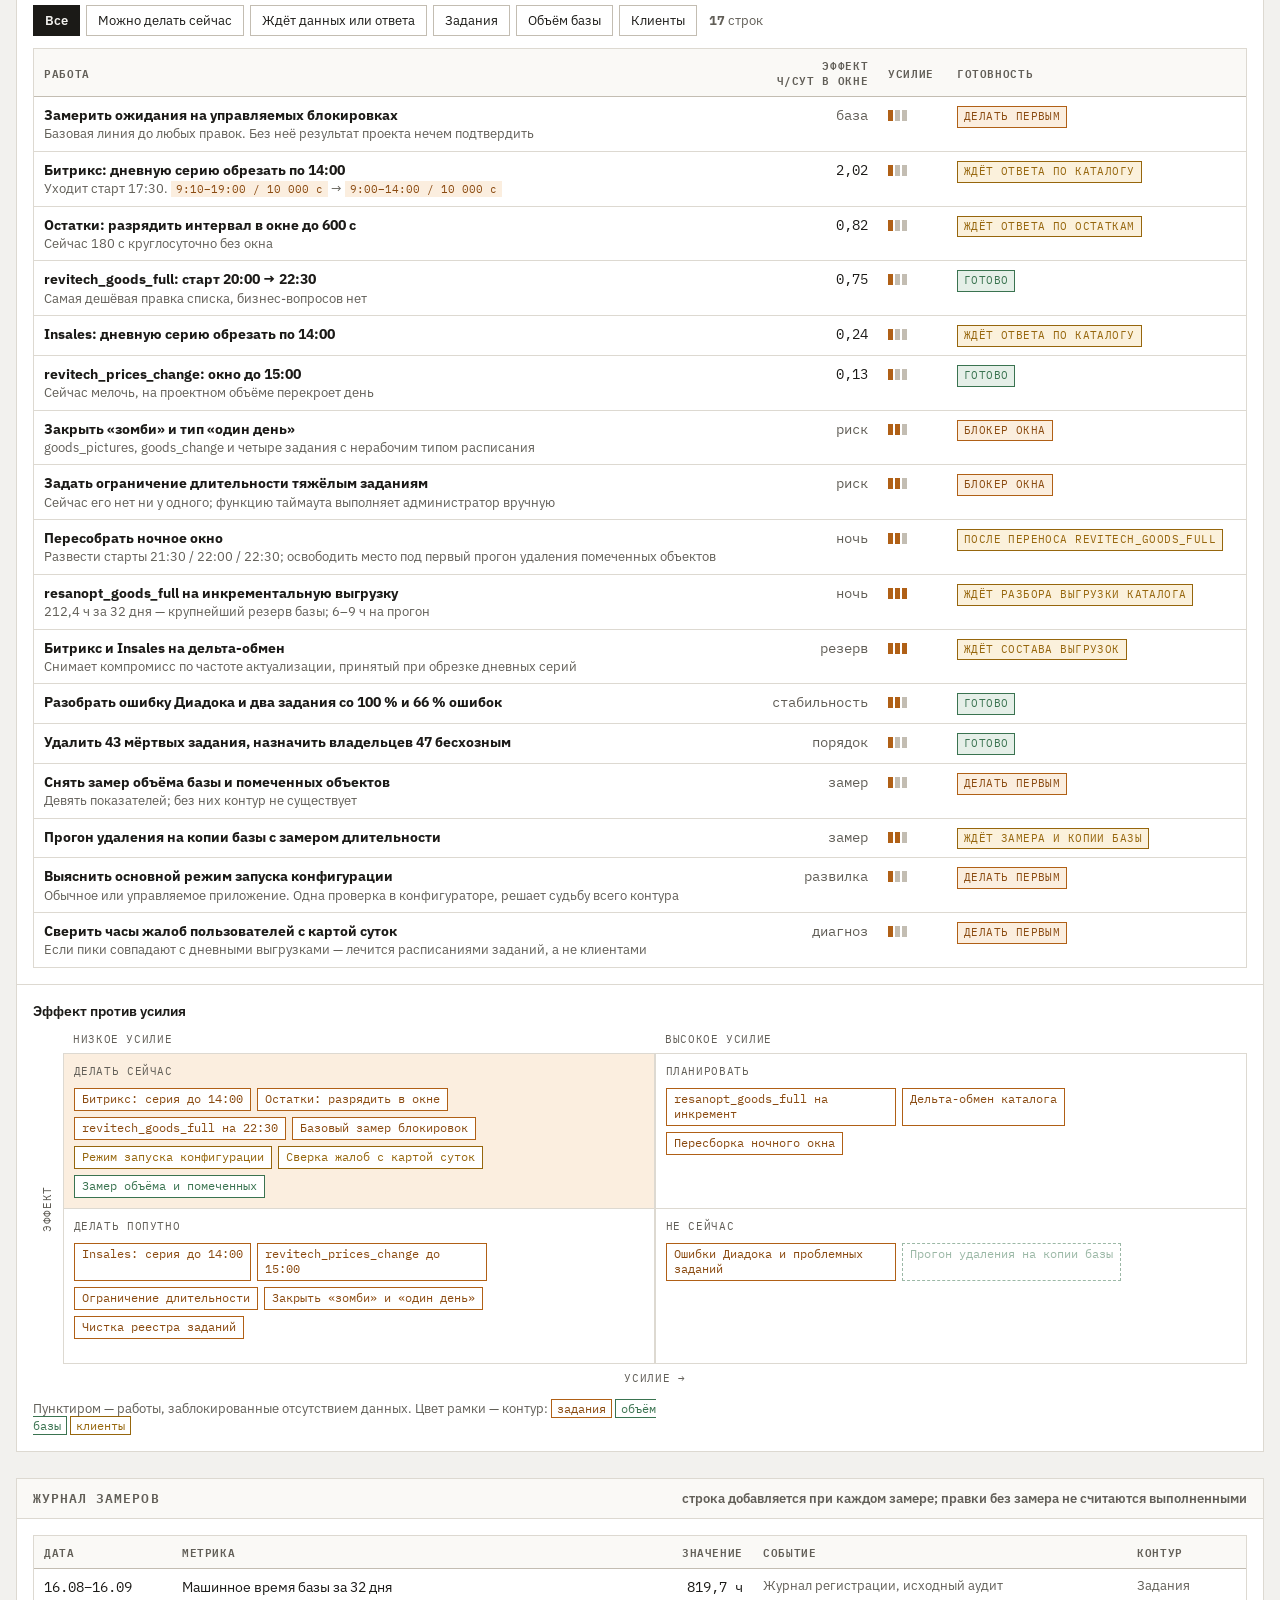
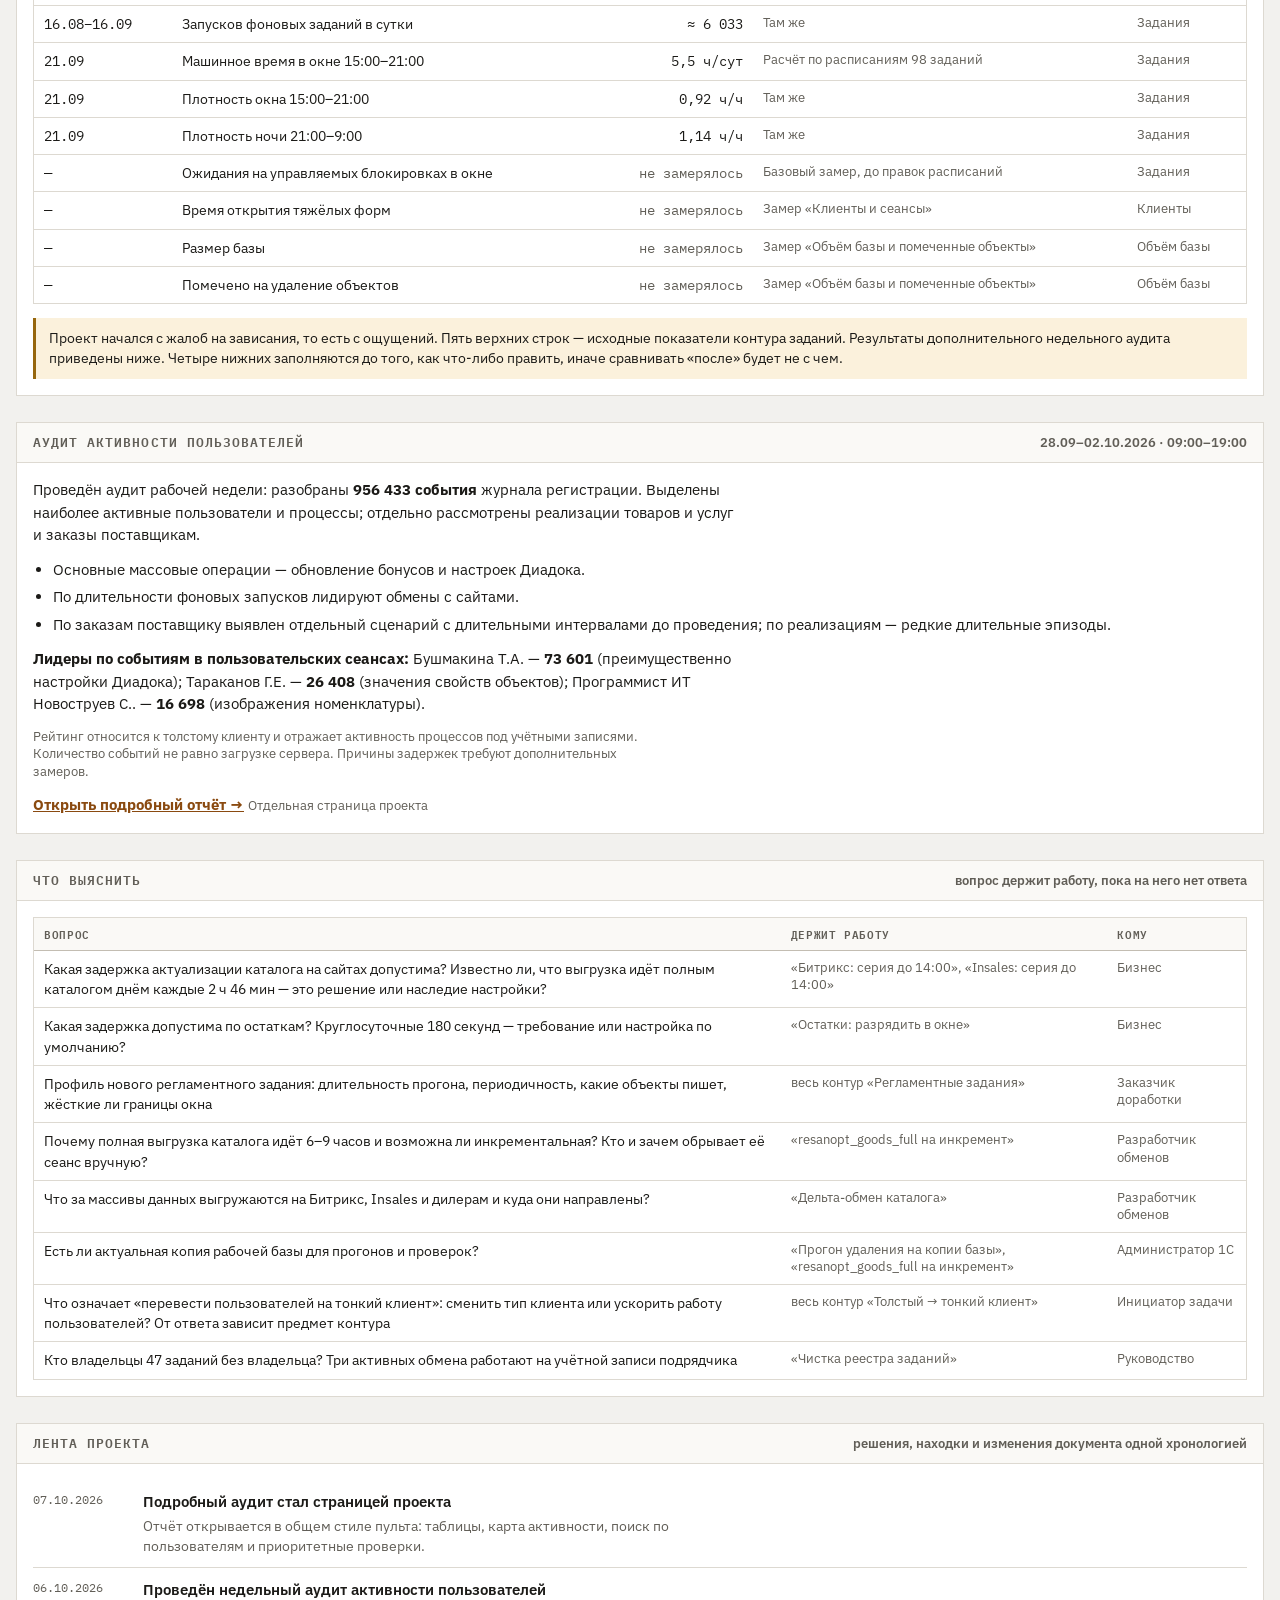
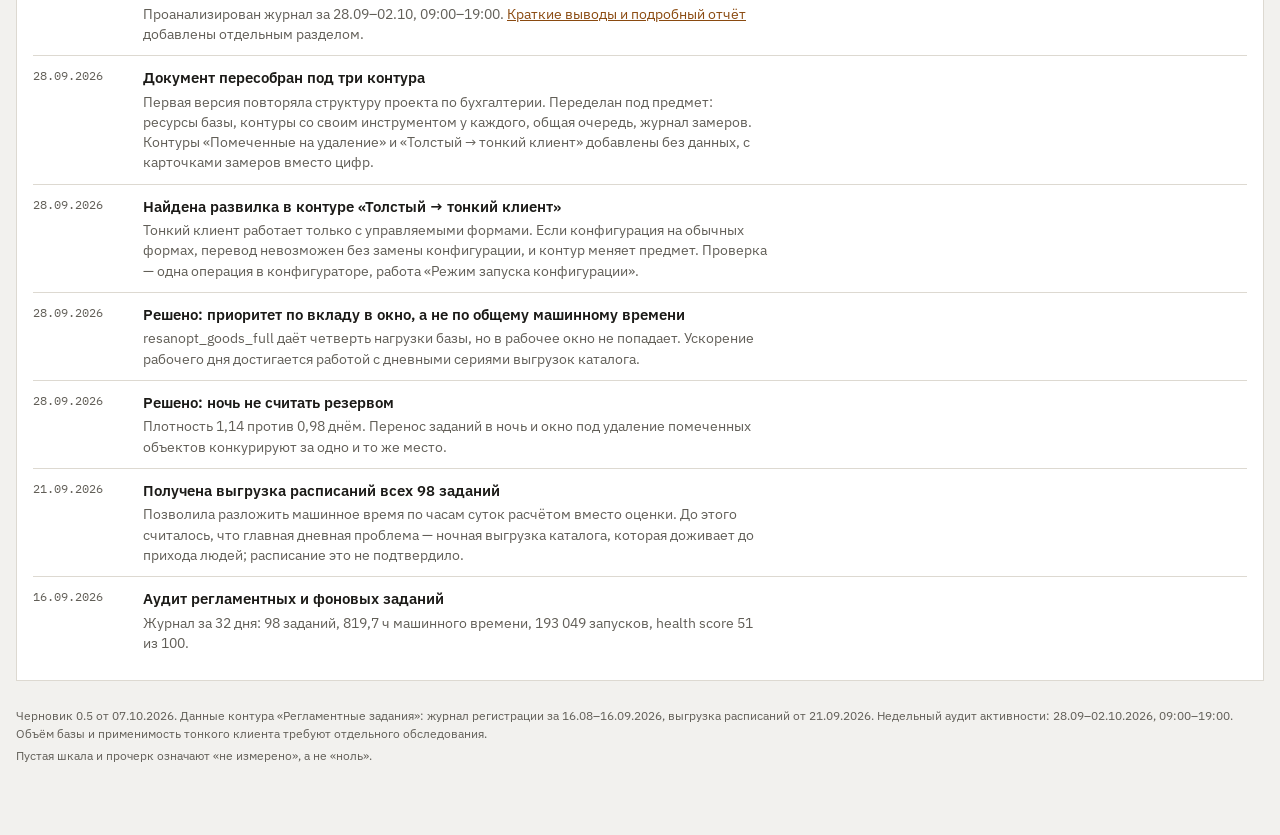
==== commit df3528f6: "Пульт оптимизации v0.5: аудит как отдельная страница" ====
--- a/index.html
+++ b/index.html
@@ -6,224 +6,7 @@
 <link rel="preconnect" href="https://fonts.googleapis.com">
 <link rel="preconnect" href="https://fonts.gstatic.com" crossorigin="">
 <link rel="stylesheet" href="https://fonts.googleapis.com/css2?family=IBM+Plex+Sans:wght@400;500;600;700&amp;family=IBM+Plex+Mono:wght@400;500;600&amp;display=swap">
-<style>
-:root{
-  --acc:#b06016;
-  --acc-ink:#8a4a10;
-  --acc-soft:#fbeedf;
-  --bg:#f2f1ee;
-  --paper:#ffffff;
-  --paper-2:#faf9f6;
-  --ink:#1b1a17;
-  --dim:#615e57;
-  --rule:#ddd9d1;
-  --rule-2:#c3bdb2;
-  --ok:#3a7350; --ok-soft:#e5efe8;
-  --warn:#96660d; --warn-soft:#fbf1dc;
-  --bad:#a93a2c; --bad-soft:#f8e6e2;
-  --none:#8d8980; --none-soft:#eceae5;
-  --f:"IBM Plex Sans","Segoe UI",Roboto,Arial,sans-serif;
-  --m:"IBM Plex Mono",Consolas,monospace;
-  color-scheme:light;
-}
-@media (prefers-color-scheme:dark){:root:not([data-theme="light"]){
-  --acc:#e09350; --acc-ink:#f0b27c; --acc-soft:#2e1f12;
-  --bg:#131211; --paper:#1b1a18; --paper-2:#211f1c; --ink:#ece9e3; --dim:#a29d94;
-  --rule:#302d29; --rule-2:#454039;
-  --ok:#6cb287; --ok-soft:#16241c; --warn:#d6a24e; --warn-soft:#2a2212;
-  --bad:#e08575; --bad-soft:#2e1814; --none:#9b968c; --none-soft:#232120;
-  color-scheme:dark;
-}}
-:root[data-theme="dark"]{
-  --acc:#e09350; --acc-ink:#f0b27c; --acc-soft:#2e1f12;
-  --bg:#131211; --paper:#1b1a18; --paper-2:#211f1c; --ink:#ece9e3; --dim:#a29d94;
-  --rule:#302d29; --rule-2:#454039;
-  --ok:#6cb287; --ok-soft:#16241c; --warn:#d6a24e; --warn-soft:#2a2212;
-  --bad:#e08575; --bad-soft:#2e1814; --none:#9b968c; --none-soft:#232120;
-  color-scheme:dark;
-}
-*{box-sizing:border-box}
-html{scroll-behavior:smooth}
-body{margin:0;background:var(--bg);color:var(--ink);font-family:var(--f);font-size:15px;line-height:1.5}
-h1,h2,h3,h4{margin:0;font-weight:600;text-wrap:balance}
-p{margin:0;max-width:78ch}
-a{color:var(--acc-ink)}
-code,.mono{font-family:var(--m)}
-code{font-size:.87em;background:var(--acc-soft);color:var(--acc-ink);padding:1px 5px}
-
-/* ── командная строка ─────────────────────────── */
-.bar{background:var(--ink);color:var(--bg);position:sticky;top:0;z-index:40;border-bottom:3px solid var(--acc)}
-.bar-in{max-width:1340px;margin:0 auto;padding:9px 16px;display:flex;gap:16px;align-items:center;flex-wrap:wrap}
-.brand{font-family:var(--m);font-weight:600;font-size:12.5px;letter-spacing:.1em;display:flex;align-items:center;gap:9px;white-space:nowrap}
-.brand b{color:var(--acc);font-size:15px;line-height:1}
-.chips{display:flex;gap:4px;flex-wrap:wrap;margin-left:auto}
-.chips a{font-size:12px;font-family:var(--m);color:inherit;opacity:.72;text-decoration:none;padding:4px 9px;border:1px solid transparent}
-.chips a:hover{opacity:1;border-color:var(--acc);color:var(--acc)}
-.tbtn{font:inherit;font-size:11.5px;font-family:var(--m);background:transparent;color:inherit;border:1px solid currentColor;opacity:.6;padding:4px 9px;cursor:pointer}
-.tbtn:hover{opacity:1;color:var(--acc)}
-
-.page{max-width:1340px;margin:0 auto;padding:22px 16px 70px;display:grid;grid-template-columns:minmax(0,1fr);gap:26px}
-.page>*{min-width:0}
-.block>*{min-width:0}
-.tw,.mapwrap,.tabs{max-width:100%}
-
-/* ── заголовок ────────────────────────────────── */
-.head{display:grid;gap:12px;grid-template-columns:minmax(0,1fr) auto;align-items:end}
-.head h1{font-size:28px;line-height:1.15}
-.head .subt{color:var(--dim);font-size:15px;max-width:74ch;margin-top:6px}
-.stamp{font-family:var(--m);font-size:12px;color:var(--dim);text-align:right;display:grid;gap:3px;white-space:nowrap}
-.stamp b{color:var(--ink)}
-
-/* ── блок-рамка ───────────────────────────────── */
-.block{background:var(--paper);border:1px solid var(--rule)}
-.block>h2{font-size:13px;font-family:var(--m);letter-spacing:.08em;text-transform:uppercase;color:var(--dim);padding:10px 16px;border-bottom:1px solid var(--rule);background:var(--paper-2);display:flex;justify-content:space-between;gap:12px;align-items:baseline;flex-wrap:wrap}
-.block>h2 em{font-style:normal;text-transform:none;letter-spacing:0;font-family:var(--f);font-size:12.5px}
-.pad{padding:16px}
-.pad+.pad{border-top:1px solid var(--rule)}
-
-/* ── шкалы ресурсов ───────────────────────────── */
-.res{display:grid;grid-template-columns:repeat(4,minmax(0,1fr));gap:0}
-.res>div{padding:14px 16px;border-left:1px solid var(--rule)}
-.res>div:first-child{border-left:0}
-.res .rt{font-size:12px;color:var(--dim);display:flex;justify-content:space-between;gap:8px;align-items:baseline}
-.res .rt b{color:var(--ink);font-size:13px;font-weight:600}
-.res .rv{font-family:var(--m);font-size:25px;font-weight:600;margin:7px 0 2px;line-height:1}
-.res .rv small{font-size:12px;font-weight:400;color:var(--dim)}
-.res .rv.unk{color:var(--none);font-size:19px}
-.gauge{height:9px;background:var(--none-soft);position:relative;margin:9px 0 7px;border:1px solid var(--rule)}
-.gauge i{display:block;height:100%;background:var(--acc)}
-.gauge i.over{background:var(--bad)}
-.gauge i.fine{background:var(--ok)}
-.gauge .tgt{position:absolute;top:-4px;bottom:-4px;width:2px;background:var(--ok)}
-.gauge.empty{background:repeating-linear-gradient(45deg,var(--none-soft),var(--none-soft) 5px,transparent 5px,transparent 10px)}
-.res .rn{font-size:12px;color:var(--dim);line-height:1.4}
-.tag{display:inline-block;font-family:var(--m);font-size:10.5px;letter-spacing:.04em;text-transform:uppercase;padding:2px 6px;border:1px solid}
-.t-ok{color:var(--ok);border-color:var(--ok);background:var(--ok-soft)}
-.t-warn{color:var(--warn);border-color:var(--warn);background:var(--warn-soft)}
-.t-bad{color:var(--bad);border-color:var(--bad);background:var(--bad-soft)}
-.t-none{color:var(--none);border-color:var(--rule-2);background:var(--none-soft)}
-.t-acc{color:var(--acc-ink);border-color:var(--acc);background:var(--acc-soft)}
-
-/* ── контуры (вкладки) ────────────────────────── */
-.tabs{display:flex;gap:0;border-bottom:1px solid var(--rule);background:var(--paper-2);overflow-x:auto}
-.tabs button{font:inherit;background:transparent;border:0;border-right:1px solid var(--rule);border-bottom:3px solid transparent;padding:12px 18px;cursor:pointer;color:var(--dim);display:grid;gap:3px;text-align:left;min-width:210px}
-.tabs button .k{font-family:var(--m);font-size:11px;letter-spacing:.08em}
-.tabs button .n{font-size:14.5px;font-weight:600;color:var(--ink)}
-.tabs button .s{font-size:11.5px}
-.tabs button[aria-selected="true"]{background:var(--paper);border-bottom-color:var(--acc);color:var(--acc-ink)}
-.tabs button:hover{background:var(--paper)}
-.panel[hidden]{display:none}
-.panel{padding:0}
-.pgrid{display:grid;grid-template-columns:minmax(0,1fr) 320px;gap:0}
-.pgrid>.main{padding:16px;min-width:0}
-.pgrid>.side{padding:16px;border-left:1px solid var(--rule);background:var(--paper-2);display:grid;gap:16px;align-content:start}
-.side h4{font-size:11.5px;font-family:var(--m);text-transform:uppercase;letter-spacing:.07em;color:var(--dim);margin-bottom:7px}
-.side ul{margin:0;padding-left:17px;display:grid;gap:5px;font-size:13px}
-.side .miss li{color:var(--dim)}
-
-/* ── карта суток ──────────────────────────────── */
-.mapwrap{overflow-x:auto;border:1px solid var(--rule);background:var(--paper)}
-.map{min-width:880px;font-size:11.5px}
-.mrow{display:grid;grid-template-columns:224px repeat(24,minmax(0,1fr));border-top:1px solid var(--rule)}
-.mrow:first-child{border-top:0}
-.mrow.h{background:var(--paper-2)}
-.mrow.tot{border-top:2px solid var(--rule-2);background:var(--paper-2);font-weight:600}
-.ml{padding:6px 10px;border-right:1px solid var(--rule);display:flex;flex-direction:column;justify-content:center;gap:1px;line-height:1.25}
-.ml b{font-size:12px;font-weight:600}
-.ml span{font-family:var(--m);font-size:10px;color:var(--dim)}
-.mc{border-left:1px solid var(--rule);min-height:27px;display:flex;align-items:center;justify-content:center;font-family:var(--m);font-size:9.5px;color:var(--dim)}
-.mrow.h .mc{padding:5px 0;font-weight:600}
-.mc.w{box-shadow:inset 0 0 0 1px var(--acc)}
-.mrow.h .mc.w{background:var(--acc-soft);color:var(--acc-ink)}
-.g1{background:#efe6dc}.g2{background:#e2c9a8}.g3{background:#cf9a5c;color:#1b1a17}.g4{background:#ab4b34;color:#fff}
-:root[data-theme="dark"] .g1{background:#2a2420}:root[data-theme="dark"] .g2{background:#4a3722}
-:root[data-theme="dark"] .g3{background:#8a5c2c;color:#fff}:root[data-theme="dark"] .g4{background:#a5432f;color:#fff}
-@media (prefers-color-scheme:dark){:root:not([data-theme="light"]) .g1{background:#2a2420}
-:root:not([data-theme="light"]) .g2{background:#4a3722}
-:root:not([data-theme="light"]) .g3{background:#8a5c2c;color:#fff}
-:root:not([data-theme="light"]) .g4{background:#a5432f;color:#fff}}
-.mc.risk{background:repeating-linear-gradient(45deg,var(--bad-soft),var(--bad-soft) 4px,transparent 4px,transparent 8px)}
-.mrow.rk .ml b{color:var(--bad)}
-.ctl{display:flex;gap:10px;flex-wrap:wrap;align-items:center;margin-bottom:12px}
-.sw2{display:inline-flex;border:1px solid var(--rule-2);background:var(--paper)}
-.sw2 button{font:inherit;font-size:12.5px;padding:5px 12px;background:transparent;border:0;cursor:pointer;color:var(--ink)}
-.sw2 button+button{border-left:1px solid var(--rule)}
-.sw2 button[aria-pressed="true"]{background:var(--acc);color:#fff;font-weight:600}
-.lgd{display:flex;gap:12px;flex-wrap:wrap;font-size:12px;color:var(--dim);margin-top:10px;align-items:center}
-.sq{display:inline-block;width:13px;height:11px;vertical-align:-1px;margin-right:5px;border:1px solid var(--rule-2)}
-
-/* ── таблицы ──────────────────────────────────── */
-.tw{overflow-x:auto}
-table{border-collapse:collapse;width:100%;font-size:13.5px;font-variant-numeric:tabular-nums}
-th{text-align:left;font-size:10.5px;font-family:var(--m);text-transform:uppercase;letter-spacing:.06em;color:var(--dim);font-weight:600;padding:8px 10px;background:var(--paper-2);border-bottom:1px solid var(--rule-2);white-space:nowrap}
-td{padding:8px 10px;border-top:1px solid var(--rule);vertical-align:top}
-td.m{font-family:var(--m);white-space:nowrap}
-td.r{text-align:right;font-family:var(--m);white-space:nowrap}
-td.k{font-family:var(--m);color:var(--acc-ink);white-space:nowrap;font-weight:500}
-tr.off{display:none}
-tbody tr:hover{background:var(--paper-2)}
-.dim{color:var(--dim)}
-.sm{font-size:12.5px;color:var(--dim);line-height:1.4}
-
-/* ── матрица ──────────────────────────────────── */
-.mx{display:grid;grid-template-columns:30px minmax(0,1fr) minmax(0,1fr);grid-template-rows:auto minmax(120px,1fr) minmax(120px,1fr) 26px;gap:0}
-.mx .yax{grid-area:2/1/4/2;writing-mode:vertical-rl;transform:rotate(180deg);display:flex;align-items:center;justify-content:center;font-size:10.5px;font-family:var(--m);color:var(--dim);letter-spacing:.06em;text-transform:uppercase}
-.mx .ch{font-size:10.5px;font-family:var(--m);color:var(--dim);text-transform:uppercase;letter-spacing:.06em;padding:0 0 6px 10px}
-.mx .ch1{grid-area:1/2/2/3} .mx .ch2{grid-area:1/3/2/4}
-.mx .q{border:1px solid var(--rule);margin:-0.5px 0 0 -0.5px;padding:10px;display:flex;flex-wrap:wrap;gap:6px;align-content:start;background:var(--paper)}
-.mx .q1{grid-area:2/2/3/3} .mx .q2{grid-area:2/3/3/4}
-.mx .q3{grid-area:3/2/4/3} .mx .q4{grid-area:3/3/4/4}
-.mx .q.hot{background:var(--acc-soft)}
-.mx .qt{width:100%;font-size:10.5px;font-family:var(--m);text-transform:uppercase;letter-spacing:.06em;color:var(--dim);margin-bottom:2px}
-.mx .xax{grid-column:2/4;text-align:center;font-size:11px;font-family:var(--m);color:var(--dim);letter-spacing:.06em;text-transform:uppercase;padding-top:6px}
-.node{font-family:var(--m);font-size:11.5px;padding:3px 7px;border:1px solid var(--rule-2);background:var(--paper);white-space:normal;max-width:230px;line-height:1.3;cursor:default}
-.node.c1{border-color:var(--acc);color:var(--acc-ink)}
-.node.c2{border-color:var(--ok);color:var(--ok)}
-.node.c3{border-color:var(--warn);color:var(--warn)}
-.node.blocked{opacity:.5;border-style:dashed}
-
-/* ── очередь ──────────────────────────────────── */
-.filt{display:flex;gap:6px;flex-wrap:wrap;align-items:center;margin-bottom:12px}
-.filt button{font:inherit;font-size:12.5px;padding:5px 11px;background:var(--paper);border:1px solid var(--rule-2);cursor:pointer;color:var(--ink)}
-.filt button[aria-pressed="true"]{background:var(--ink);color:var(--bg);border-color:var(--ink);font-weight:600}
-.bars{display:inline-flex;gap:2px;vertical-align:-1px}
-.bars i{width:5px;height:11px;background:var(--rule-2);display:inline-block}
-.bars i.on{background:var(--acc)}
-
-/* ── лента ────────────────────────────────────── */
-.feed{display:grid;gap:0}
-.fitem{display:grid;grid-template-columns:96px 1fr;gap:14px;padding:11px 0;border-top:1px solid var(--rule)}
-.fitem:first-child{border-top:0}
-.fitem .fd{font-family:var(--m);font-size:12px;color:var(--dim);white-space:nowrap}
-.fitem .fb b{font-weight:600}
-.fitem .fb p{font-size:13.5px;color:var(--dim);margin-top:2px}
-
-.warnbox{border-left:3px solid var(--warn);background:var(--warn-soft);padding:10px 13px;font-size:13.5px}
-.warnbox.bad{border-left-color:var(--bad);background:var(--bad-soft)}
-.warnbox.acc{border-left-color:var(--acc);background:var(--acc-soft)}
-foot,footer{font-size:12px;color:var(--dim);display:grid;gap:4px}
-
-@media (max-width:1080px){
-  .res{grid-template-columns:repeat(2,minmax(0,1fr))}
-  .res>div:nth-child(3){border-left:0}
-  .res>div:nth-child(n+3){border-top:1px solid var(--rule)}
-  .pgrid{grid-template-columns:1fr}
-  .pgrid>.side{border-left:0;border-top:1px solid var(--rule)}
-  .head{grid-template-columns:1fr}
-  .stamp{text-align:left}
-}
-@media (max-width:640px){
-  .res{grid-template-columns:1fr}
-  .res>div{border-left:0;border-top:1px solid var(--rule)}
-  .res>div:first-child{border-top:0}
-  .mx{grid-template-columns:1fr;grid-template-rows:none}
-  .mx .yax,.mx .ch,.mx .xax{display:none}
-  .mx .q,.mx .q1,.mx .q2,.mx .q3,.mx .q4{grid-area:auto;margin:-0.5px 0 0 0}
-  .head h1{font-size:23px}
-  .chips{display:none}
-}
-@media (prefers-reduced-motion:reduce){html{scroll-behavior:auto}}
-</style>
+<link rel="stylesheet" href="dashboard.css">
 
 </head><body><div class="bar">
   <div class="bar-in">
@@ -249,8 +32,8 @@
       <p class="subt">Три направления работ конкурируют за один и тот же дефицит — свободные часы суток. Регламентным заданиям нужно машинное время, удалению помеченных объектов нужно окно без пользователей, переводу клиентов нужно окно на переключение. Поэтому всё считается от одной сетки суток.</p>
     </div>
     <div class="stamp">
-      <span>черновик <b>0.4</b></span>
-      <span>06.10.2026</span>
+      <span>черновик <b>0.5</b></span>
+      <span>07.10.2026</span>
       <span>данные: <b>32 дня</b> журнала</span>
       <span>расписания: <b>21.09.2026</b></span>
     </div>
@@ -592,7 +375,7 @@
       </ul>
       <p style="margin:12px 0"><b>Лидеры по событиям в пользовательских сеансах:</b> Бушмакина Т.А. — <b>73 601</b> (преимущественно настройки Диадока); Тараканов Г.Е. — <b>26 408</b> (значения свойств объектов); Программист ИТ Новоструев С.. — <b>16 698</b> (изображения номенклатуры).</p>
       <p class="sm">Рейтинг относится к толстому клиенту и отражает активность процессов под учётными записями. Количество событий не равно загрузке сервера. Причины задержек требуют дополнительных замеров.</p>
-      <p style="margin-top:14px"><a href="reports/user-activity-audit-2026-09-28_2026-10-02.pdf" target="_blank" rel="noopener"><b>Открыть подробный отчёт →</b></a> <span class="sm">PDF · 14 страниц</span></p>
+      <p style="margin-top:14px"><a href="reports/user-activity-audit-2026-09-28_2026-10-02.html" target="_blank" rel="noopener"><b>Открыть подробный отчёт →</b></a> <span class="sm">Отдельная страница проекта</span></p>
     </div>
   </section>
 
@@ -623,6 +406,7 @@
     <h2>Лента проекта <em>решения, находки и изменения документа одной хронологией</em></h2>
     <div class="pad">
       <div class="feed">
+        <div class="fitem"><span class="fd">07.10.2026</span><span class="fb"><b>Подробный аудит стал страницей проекта</b><p>Отчёт открывается в общем стиле пульта: таблицы, карта активности, поиск по пользователям и приоритетные проверки.</p></span></div>
         <div class="fitem"><span class="fd">06.10.2026</span><span class="fb"><b>Проведён недельный аудит активности пользователей</b><p>Проанализирован журнал за 28.09–02.10, 09:00–19:00. <a href="#audit">Краткие выводы и подробный отчёт</a> добавлены отдельным разделом.</p></span></div>
         <div class="fitem"><span class="fd">28.09.2026</span><span class="fb"><b>Документ пересобран под три контура</b><p>Первая версия повторяла структуру проекта по бухгалтерии. Переделан под предмет: ресурсы базы, контуры со своим инструментом у каждого, общая очередь, журнал замеров. Контуры «Помеченные на удаление» и «Толстый → тонкий клиент» добавлены без данных, с карточками замеров вместо цифр.</p></span></div>
         <div class="fitem"><span class="fd">28.09.2026</span><span class="fb"><b>Найдена развилка в контуре «Толстый → тонкий клиент»</b><p>Тонкий клиент работает только с управляемыми формами. Если конфигурация на обычных формах, перевод невозможен без замены конфигурации, и контур меняет предмет. Проверка — одна операция в конфигураторе, работа «Режим запуска конфигурации».</p></span></div>
@@ -635,7 +419,7 @@
   </section>
 
   <footer>
-    <span>Черновик 0.4 от 06.10.2026. Данные контура «Регламентные задания»: журнал регистрации за 16.08–16.09.2026, выгрузка расписаний от 21.09.2026. Недельный аудит активности: 28.09–02.10.2026, 09:00–19:00. Объём базы и применимость тонкого клиента требуют отдельного обследования.</span>
+    <span>Черновик 0.5 от 07.10.2026. Данные контура «Регламентные задания»: журнал регистрации за 16.08–16.09.2026, выгрузка расписаний от 21.09.2026. Недельный аудит активности: 28.09–02.10.2026, 09:00–19:00. Объём базы и применимость тонкого клиента требуют отдельного обследования.</span>
     <span>Пустая шкала и прочерк означают «не измерено», а не «ноль».</span>
   </footer>
 </div>
--- a/dashboard.css
+++ b/dashboard.css
@@ -0,0 +1,216 @@
+:root{
+  --acc:#b06016;
+  --acc-ink:#8a4a10;
+  --acc-soft:#fbeedf;
+  --bg:#f2f1ee;
+  --paper:#ffffff;
+  --paper-2:#faf9f6;
+  --ink:#1b1a17;
+  --dim:#615e57;
+  --rule:#ddd9d1;
+  --rule-2:#c3bdb2;
+  --ok:#3a7350; --ok-soft:#e5efe8;
+  --warn:#96660d; --warn-soft:#fbf1dc;
+  --bad:#a93a2c; --bad-soft:#f8e6e2;
+  --none:#8d8980; --none-soft:#eceae5;
+  --f:"IBM Plex Sans","Segoe UI",Roboto,Arial,sans-serif;
+  --m:"IBM Plex Mono",Consolas,monospace;
+  color-scheme:light;
+}
+@media (prefers-color-scheme:dark){:root:not([data-theme="light"]){
+  --acc:#e09350; --acc-ink:#f0b27c; --acc-soft:#2e1f12;
+  --bg:#131211; --paper:#1b1a18; --paper-2:#211f1c; --ink:#ece9e3; --dim:#a29d94;
+  --rule:#302d29; --rule-2:#454039;
+  --ok:#6cb287; --ok-soft:#16241c; --warn:#d6a24e; --warn-soft:#2a2212;
+  --bad:#e08575; --bad-soft:#2e1814; --none:#9b968c; --none-soft:#232120;
+  color-scheme:dark;
+}}
+:root[data-theme="dark"]{
+  --acc:#e09350; --acc-ink:#f0b27c; --acc-soft:#2e1f12;
+  --bg:#131211; --paper:#1b1a18; --paper-2:#211f1c; --ink:#ece9e3; --dim:#a29d94;
+  --rule:#302d29; --rule-2:#454039;
+  --ok:#6cb287; --ok-soft:#16241c; --warn:#d6a24e; --warn-soft:#2a2212;
+  --bad:#e08575; --bad-soft:#2e1814; --none:#9b968c; --none-soft:#232120;
+  color-scheme:dark;
+}
+*{box-sizing:border-box}
+html{scroll-behavior:smooth}
+body{margin:0;background:var(--bg);color:var(--ink);font-family:var(--f);font-size:15px;line-height:1.5}
+h1,h2,h3,h4{margin:0;font-weight:600;text-wrap:balance}
+p{margin:0;max-width:78ch}
+a{color:var(--acc-ink)}
+code,.mono{font-family:var(--m)}
+code{font-size:.87em;background:var(--acc-soft);color:var(--acc-ink);padding:1px 5px}
+
+/* ── командная строка ─────────────────────────── */
+.bar{background:var(--ink);color:var(--bg);position:sticky;top:0;z-index:40;border-bottom:3px solid var(--acc)}
+.bar-in{max-width:1340px;margin:0 auto;padding:9px 16px;display:flex;gap:16px;align-items:center;flex-wrap:wrap}
+.brand{font-family:var(--m);font-weight:600;font-size:12.5px;letter-spacing:.1em;display:flex;align-items:center;gap:9px;white-space:nowrap}
+.brand b{color:var(--acc);font-size:15px;line-height:1}
+.chips{display:flex;gap:4px;flex-wrap:wrap;margin-left:auto}
+.chips a{font-size:12px;font-family:var(--m);color:inherit;opacity:.72;text-decoration:none;padding:4px 9px;border:1px solid transparent}
+.chips a:hover{opacity:1;border-color:var(--acc);color:var(--acc)}
+.tbtn{font:inherit;font-size:11.5px;font-family:var(--m);background:transparent;color:inherit;border:1px solid currentColor;opacity:.6;padding:4px 9px;cursor:pointer}
+.tbtn:hover{opacity:1;color:var(--acc)}
+
+.page{max-width:1340px;margin:0 auto;padding:22px 16px 70px;display:grid;grid-template-columns:minmax(0,1fr);gap:26px}
+.page>*{min-width:0}
+.block>*{min-width:0}
+.tw,.mapwrap,.tabs{max-width:100%}
+
+/* ── заголовок ────────────────────────────────── */
+.head{display:grid;gap:12px;grid-template-columns:minmax(0,1fr) auto;align-items:end}
+.head h1{font-size:28px;line-height:1.15}
+.head .subt{color:var(--dim);font-size:15px;max-width:74ch;margin-top:6px}
+.stamp{font-family:var(--m);font-size:12px;color:var(--dim);text-align:right;display:grid;gap:3px;white-space:nowrap}
+.stamp b{color:var(--ink)}
+
+/* ── блок-рамка ───────────────────────────────── */
+.block{background:var(--paper);border:1px solid var(--rule)}
+.block>h2{font-size:13px;font-family:var(--m);letter-spacing:.08em;text-transform:uppercase;color:var(--dim);padding:10px 16px;border-bottom:1px solid var(--rule);background:var(--paper-2);display:flex;justify-content:space-between;gap:12px;align-items:baseline;flex-wrap:wrap}
+.block>h2 em{font-style:normal;text-transform:none;letter-spacing:0;font-family:var(--f);font-size:12.5px}
+.pad{padding:16px}
+.pad+.pad{border-top:1px solid var(--rule)}
+
+/* ── шкалы ресурсов ───────────────────────────── */
+.res{display:grid;grid-template-columns:repeat(4,minmax(0,1fr));gap:0}
+.res>div{padding:14px 16px;border-left:1px solid var(--rule)}
+.res>div:first-child{border-left:0}
+.res .rt{font-size:12px;color:var(--dim);display:flex;justify-content:space-between;gap:8px;align-items:baseline}
+.res .rt b{color:var(--ink);font-size:13px;font-weight:600}
+.res .rv{font-family:var(--m);font-size:25px;font-weight:600;margin:7px 0 2px;line-height:1}
+.res .rv small{font-size:12px;font-weight:400;color:var(--dim)}
+.res .rv.unk{color:var(--none);font-size:19px}
+.gauge{height:9px;background:var(--none-soft);position:relative;margin:9px 0 7px;border:1px solid var(--rule)}
+.gauge i{display:block;height:100%;background:var(--acc)}
+.gauge i.over{background:var(--bad)}
+.gauge i.fine{background:var(--ok)}
+.gauge .tgt{position:absolute;top:-4px;bottom:-4px;width:2px;background:var(--ok)}
+.gauge.empty{background:repeating-linear-gradient(45deg,var(--none-soft),var(--none-soft) 5px,transparent 5px,transparent 10px)}
+.res .rn{font-size:12px;color:var(--dim);line-height:1.4}
+.tag{display:inline-block;font-family:var(--m);font-size:10.5px;letter-spacing:.04em;text-transform:uppercase;padding:2px 6px;border:1px solid}
+.t-ok{color:var(--ok);border-color:var(--ok);background:var(--ok-soft)}
+.t-warn{color:var(--warn);border-color:var(--warn);background:var(--warn-soft)}
+.t-bad{color:var(--bad);border-color:var(--bad);background:var(--bad-soft)}
+.t-none{color:var(--none);border-color:var(--rule-2);background:var(--none-soft)}
+.t-acc{color:var(--acc-ink);border-color:var(--acc);background:var(--acc-soft)}
+
+/* ── контуры (вкладки) ────────────────────────── */
+.tabs{display:flex;gap:0;border-bottom:1px solid var(--rule);background:var(--paper-2);overflow-x:auto}
+.tabs button{font:inherit;background:transparent;border:0;border-right:1px solid var(--rule);border-bottom:3px solid transparent;padding:12px 18px;cursor:pointer;color:var(--dim);display:grid;gap:3px;text-align:left;min-width:210px}
+.tabs button .k{font-family:var(--m);font-size:11px;letter-spacing:.08em}
+.tabs button .n{font-size:14.5px;font-weight:600;color:var(--ink)}
+.tabs button .s{font-size:11.5px}
+.tabs button[aria-selected="true"]{background:var(--paper);border-bottom-color:var(--acc);color:var(--acc-ink)}
+.tabs button:hover{background:var(--paper)}
+.panel[hidden]{display:none}
+.panel{padding:0}
+.pgrid{display:grid;grid-template-columns:minmax(0,1fr) 320px;gap:0}
+.pgrid>.main{padding:16px;min-width:0}
+.pgrid>.side{padding:16px;border-left:1px solid var(--rule);background:var(--paper-2);display:grid;gap:16px;align-content:start}
+.side h4{font-size:11.5px;font-family:var(--m);text-transform:uppercase;letter-spacing:.07em;color:var(--dim);margin-bottom:7px}
+.side ul{margin:0;padding-left:17px;display:grid;gap:5px;font-size:13px}
+.side .miss li{color:var(--dim)}
+
+/* ── карта суток ──────────────────────────────── */
+.mapwrap{overflow-x:auto;border:1px solid var(--rule);background:var(--paper)}
+.map{min-width:880px;font-size:11.5px}
+.mrow{display:grid;grid-template-columns:224px repeat(24,minmax(0,1fr));border-top:1px solid var(--rule)}
+.mrow:first-child{border-top:0}
+.mrow.h{background:var(--paper-2)}
+.mrow.tot{border-top:2px solid var(--rule-2);background:var(--paper-2);font-weight:600}
+.ml{padding:6px 10px;border-right:1px solid var(--rule);display:flex;flex-direction:column;justify-content:center;gap:1px;line-height:1.25}
+.ml b{font-size:12px;font-weight:600}
+.ml span{font-family:var(--m);font-size:10px;color:var(--dim)}
+.mc{border-left:1px solid var(--rule);min-height:27px;display:flex;align-items:center;justify-content:center;font-family:var(--m);font-size:9.5px;color:var(--dim)}
+.mrow.h .mc{padding:5px 0;font-weight:600}
+.mc.w{box-shadow:inset 0 0 0 1px var(--acc)}
+.mrow.h .mc.w{background:var(--acc-soft);color:var(--acc-ink)}
+.g1{background:#efe6dc}.g2{background:#e2c9a8}.g3{background:#cf9a5c;color:#1b1a17}.g4{background:#ab4b34;color:#fff}
+:root[data-theme="dark"] .g1{background:#2a2420}:root[data-theme="dark"] .g2{background:#4a3722}
+:root[data-theme="dark"] .g3{background:#8a5c2c;color:#fff}:root[data-theme="dark"] .g4{background:#a5432f;color:#fff}
+@media (prefers-color-scheme:dark){:root:not([data-theme="light"]) .g1{background:#2a2420}
+:root:not([data-theme="light"]) .g2{background:#4a3722}
+:root:not([data-theme="light"]) .g3{background:#8a5c2c;color:#fff}
+:root:not([data-theme="light"]) .g4{background:#a5432f;color:#fff}}
+.mc.risk{background:repeating-linear-gradient(45deg,var(--bad-soft),var(--bad-soft) 4px,transparent 4px,transparent 8px)}
+.mrow.rk .ml b{color:var(--bad)}
+.ctl{display:flex;gap:10px;flex-wrap:wrap;align-items:center;margin-bottom:12px}
+.sw2{display:inline-flex;border:1px solid var(--rule-2);background:var(--paper)}
+.sw2 button{font:inherit;font-size:12.5px;padding:5px 12px;background:transparent;border:0;cursor:pointer;color:var(--ink)}
+.sw2 button+button{border-left:1px solid var(--rule)}
+.sw2 button[aria-pressed="true"]{background:var(--acc);color:#fff;font-weight:600}
+.lgd{display:flex;gap:12px;flex-wrap:wrap;font-size:12px;color:var(--dim);margin-top:10px;align-items:center}
+.sq{display:inline-block;width:13px;height:11px;vertical-align:-1px;margin-right:5px;border:1px solid var(--rule-2)}
+
+/* ── таблицы ──────────────────────────────────── */
+.tw{overflow-x:auto}
+table{border-collapse:collapse;width:100%;font-size:13.5px;font-variant-numeric:tabular-nums}
+th{text-align:left;font-size:10.5px;font-family:var(--m);text-transform:uppercase;letter-spacing:.06em;color:var(--dim);font-weight:600;padding:8px 10px;background:var(--paper-2);border-bottom:1px solid var(--rule-2);white-space:nowrap}
+td{padding:8px 10px;border-top:1px solid var(--rule);vertical-align:top}
+td.m{font-family:var(--m);white-space:nowrap}
+td.r{text-align:right;font-family:var(--m);white-space:nowrap}
+td.k{font-family:var(--m);color:var(--acc-ink);white-space:nowrap;font-weight:500}
+tr.off{display:none}
+tbody tr:hover{background:var(--paper-2)}
+.dim{color:var(--dim)}
+.sm{font-size:12.5px;color:var(--dim);line-height:1.4}
+
+/* ── матрица ──────────────────────────────────── */
+.mx{display:grid;grid-template-columns:30px minmax(0,1fr) minmax(0,1fr);grid-template-rows:auto minmax(120px,1fr) minmax(120px,1fr) 26px;gap:0}
+.mx .yax{grid-area:2/1/4/2;writing-mode:vertical-rl;transform:rotate(180deg);display:flex;align-items:center;justify-content:center;font-size:10.5px;font-family:var(--m);color:var(--dim);letter-spacing:.06em;text-transform:uppercase}
+.mx .ch{font-size:10.5px;font-family:var(--m);color:var(--dim);text-transform:uppercase;letter-spacing:.06em;padding:0 0 6px 10px}
+.mx .ch1{grid-area:1/2/2/3} .mx .ch2{grid-area:1/3/2/4}
+.mx .q{border:1px solid var(--rule);margin:-0.5px 0 0 -0.5px;padding:10px;display:flex;flex-wrap:wrap;gap:6px;align-content:start;background:var(--paper)}
+.mx .q1{grid-area:2/2/3/3} .mx .q2{grid-area:2/3/3/4}
+.mx .q3{grid-area:3/2/4/3} .mx .q4{grid-area:3/3/4/4}
+.mx .q.hot{background:var(--acc-soft)}
+.mx .qt{width:100%;font-size:10.5px;font-family:var(--m);text-transform:uppercase;letter-spacing:.06em;color:var(--dim);margin-bottom:2px}
+.mx .xax{grid-column:2/4;text-align:center;font-size:11px;font-family:var(--m);color:var(--dim);letter-spacing:.06em;text-transform:uppercase;padding-top:6px}
+.node{font-family:var(--m);font-size:11.5px;padding:3px 7px;border:1px solid var(--rule-2);background:var(--paper);white-space:normal;max-width:230px;line-height:1.3;cursor:default}
+.node.c1{border-color:var(--acc);color:var(--acc-ink)}
+.node.c2{border-color:var(--ok);color:var(--ok)}
+.node.c3{border-color:var(--warn);color:var(--warn)}
+.node.blocked{opacity:.5;border-style:dashed}
+
+/* ── очередь ──────────────────────────────────── */
+.filt{display:flex;gap:6px;flex-wrap:wrap;align-items:center;margin-bottom:12px}
+.filt button{font:inherit;font-size:12.5px;padding:5px 11px;background:var(--paper);border:1px solid var(--rule-2);cursor:pointer;color:var(--ink)}
+.filt button[aria-pressed="true"]{background:var(--ink);color:var(--bg);border-color:var(--ink);font-weight:600}
+.bars{display:inline-flex;gap:2px;vertical-align:-1px}
+.bars i{width:5px;height:11px;background:var(--rule-2);display:inline-block}
+.bars i.on{background:var(--acc)}
+
+/* ── лента ────────────────────────────────────── */
+.feed{display:grid;gap:0}
+.fitem{display:grid;grid-template-columns:96px 1fr;gap:14px;padding:11px 0;border-top:1px solid var(--rule)}
+.fitem:first-child{border-top:0}
+.fitem .fd{font-family:var(--m);font-size:12px;color:var(--dim);white-space:nowrap}
+.fitem .fb b{font-weight:600}
+.fitem .fb p{font-size:13.5px;color:var(--dim);margin-top:2px}
+
+.warnbox{border-left:3px solid var(--warn);background:var(--warn-soft);padding:10px 13px;font-size:13.5px}
+.warnbox.bad{border-left-color:var(--bad);background:var(--bad-soft)}
+.warnbox.acc{border-left-color:var(--acc);background:var(--acc-soft)}
+foot,footer{font-size:12px;color:var(--dim);display:grid;gap:4px}
+
+@media (max-width:1080px){
+  .res{grid-template-columns:repeat(2,minmax(0,1fr))}
+  .res>div:nth-child(3){border-left:0}
+  .res>div:nth-child(n+3){border-top:1px solid var(--rule)}
+  .pgrid{grid-template-columns:1fr}
+  .pgrid>.side{border-left:0;border-top:1px solid var(--rule)}
+  .head{grid-template-columns:1fr}
+  .stamp{text-align:left}
+}
+@media (max-width:640px){
+  .res{grid-template-columns:1fr}
+  .res>div{border-left:0;border-top:1px solid var(--rule)}
+  .res>div:first-child{border-top:0}
+  .mx{grid-template-columns:1fr;grid-template-rows:none}
+  .mx .yax,.mx .ch,.mx .xax{display:none}
+  .mx .q,.mx .q1,.mx .q2,.mx .q3,.mx .q4{grid-area:auto;margin:-0.5px 0 0 0}
+  .head h1{font-size:23px}
+  .chips{display:none}
+}
+@media (prefers-reduced-motion:reduce){html{scroll-behavior:auto}}
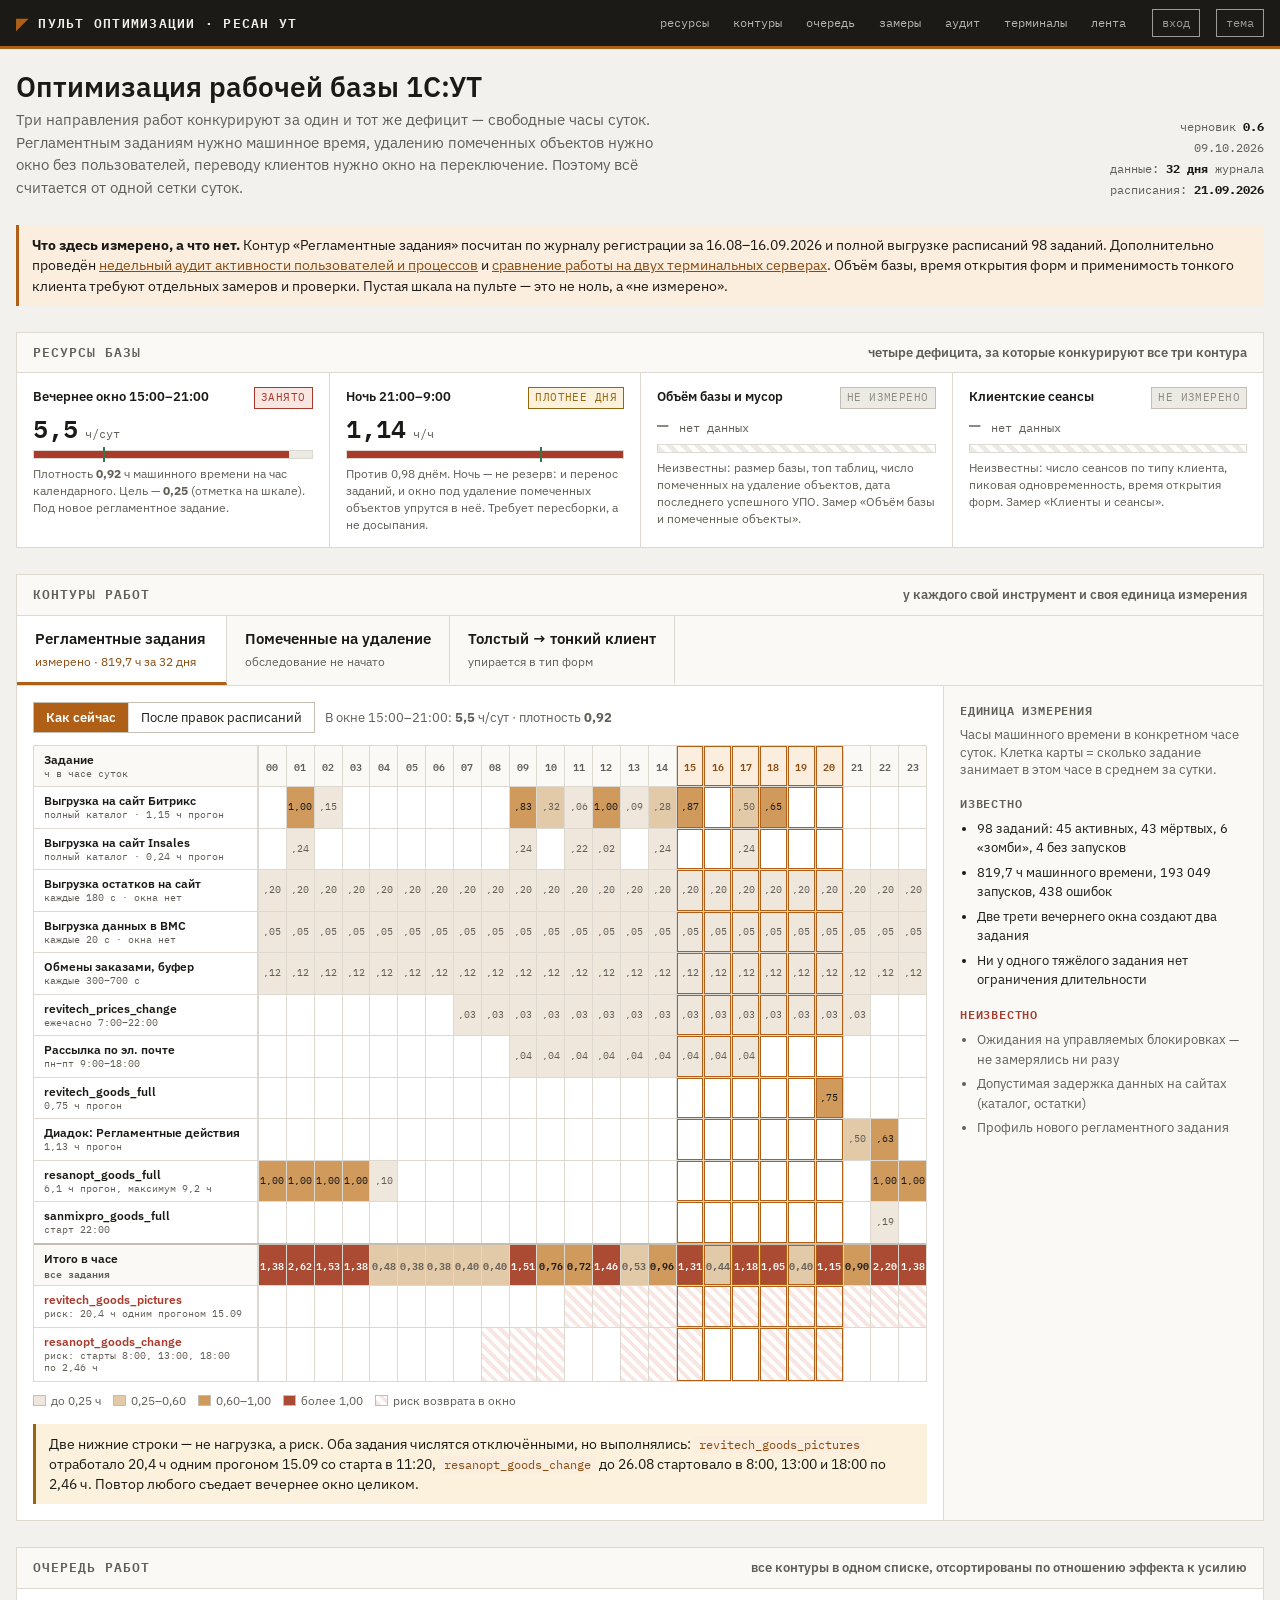
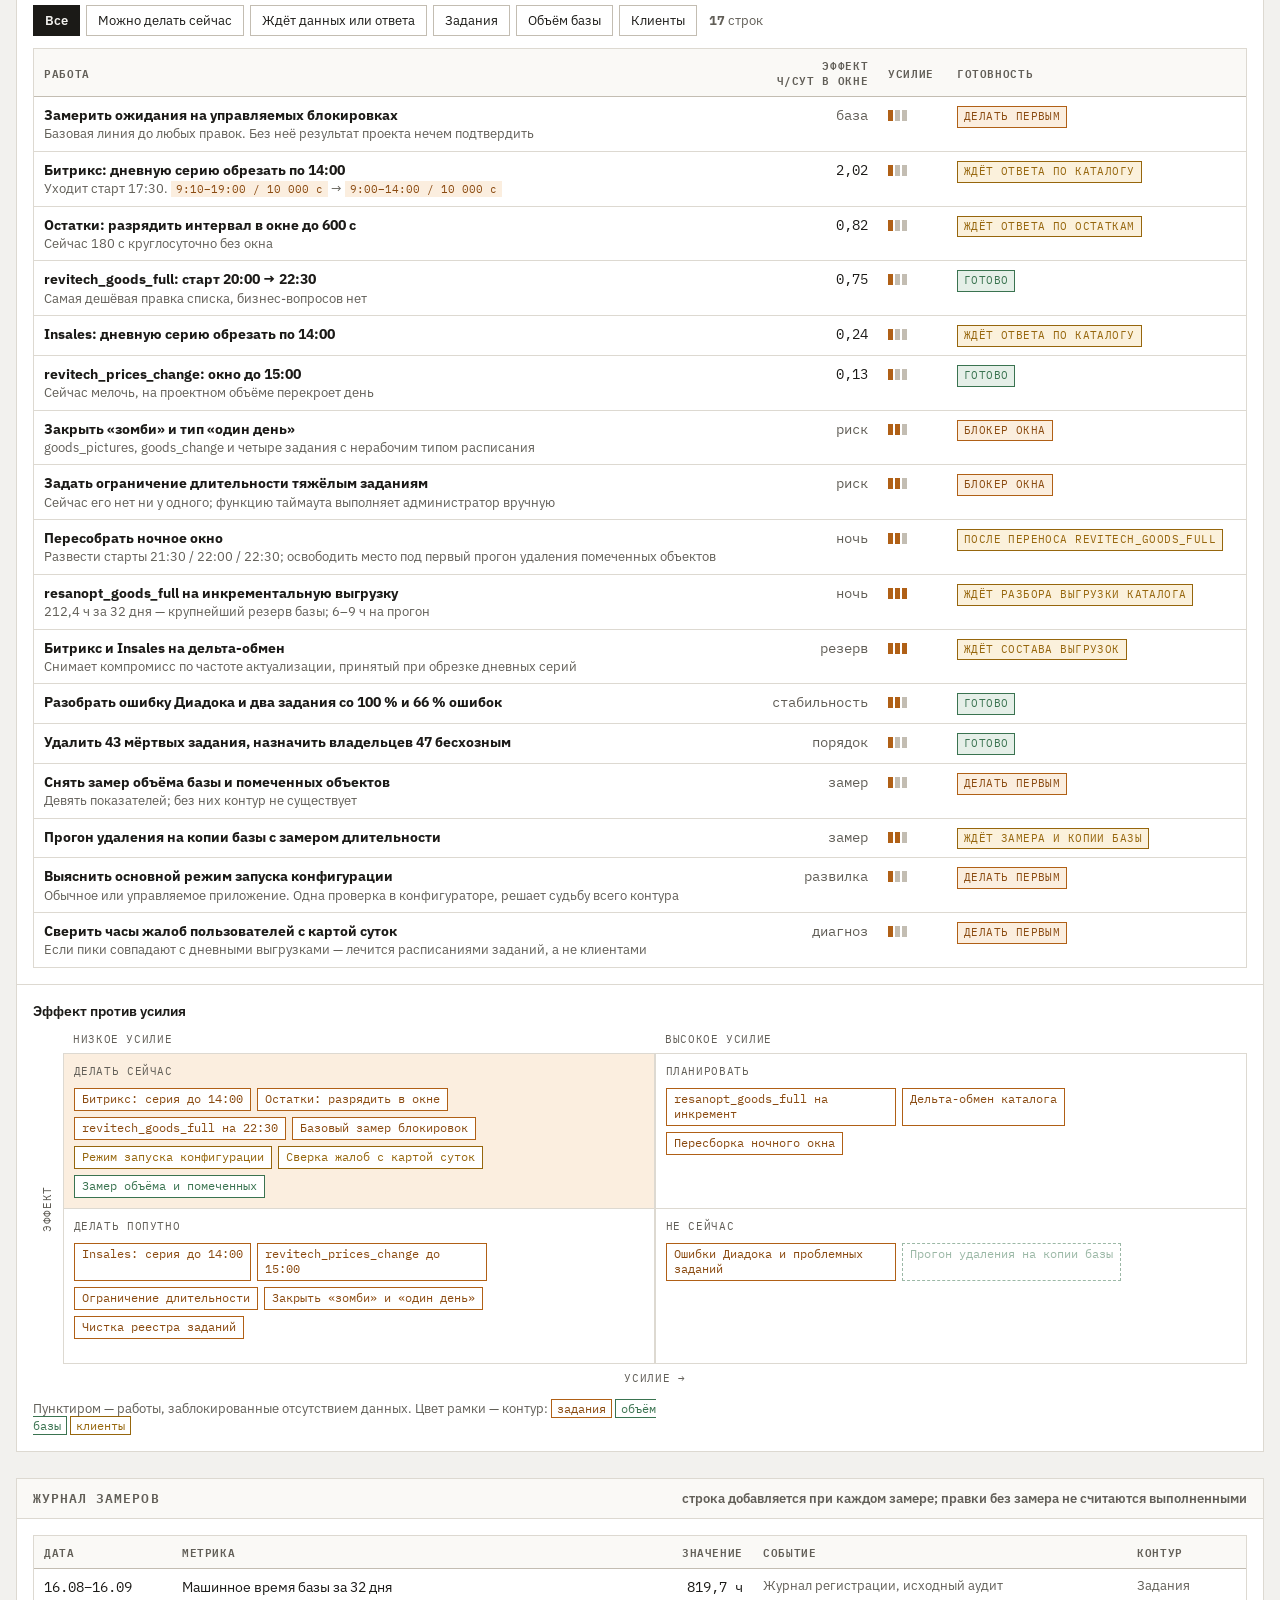
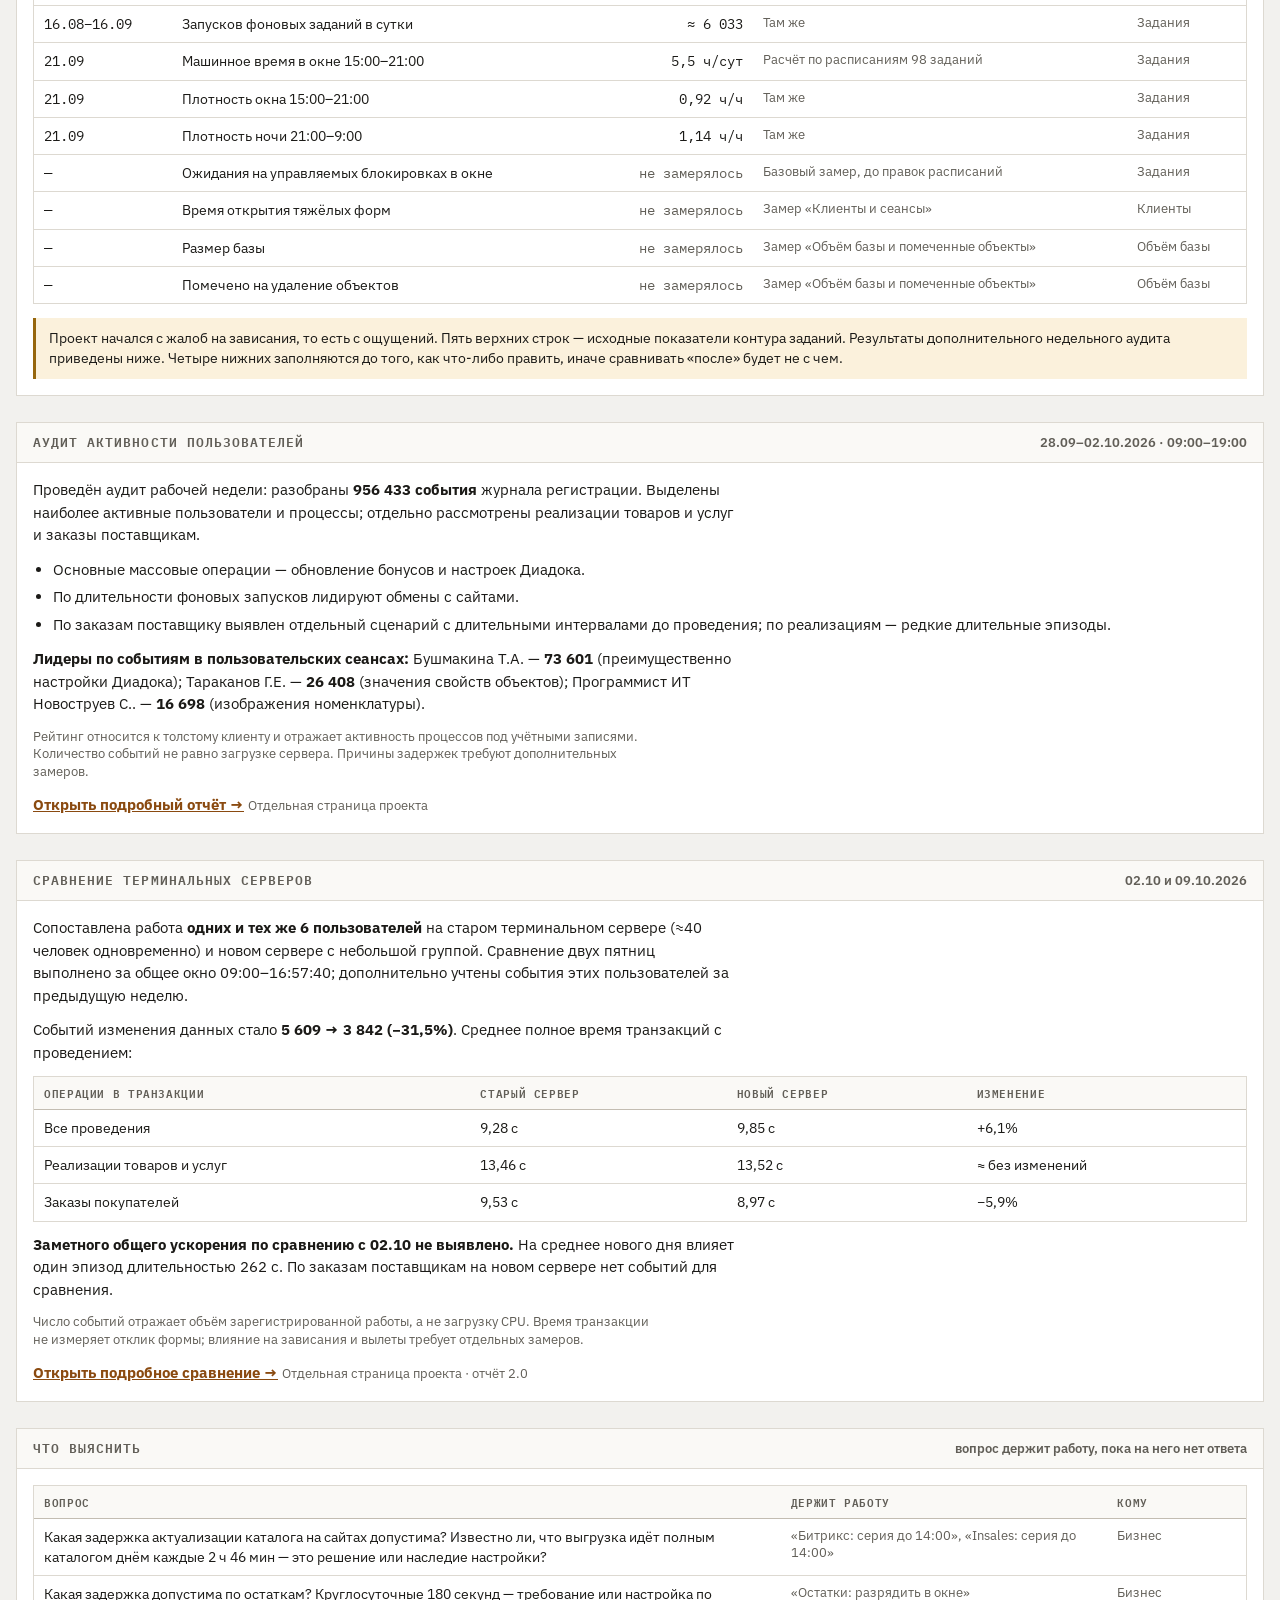
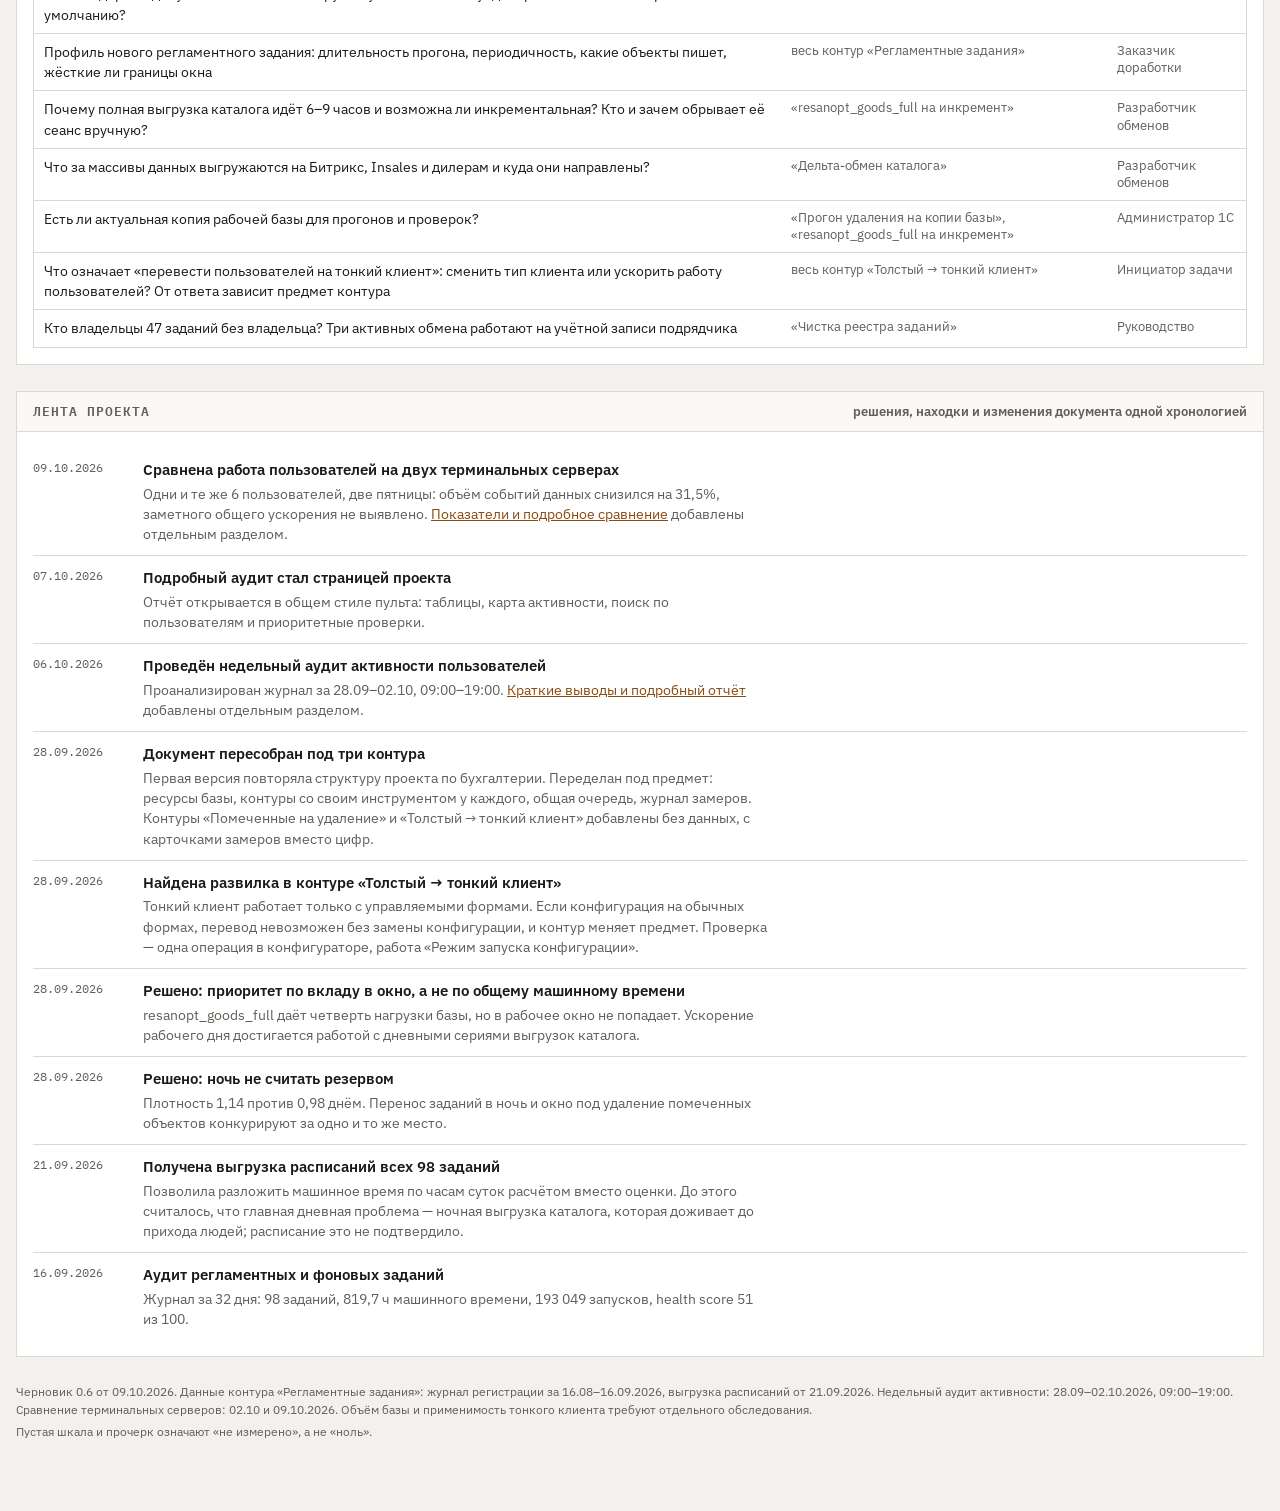
==== commit 893bbebf: "Пульт оптимизации v0.6: сравнение терминальных серверов" ====
--- a/index.html
+++ b/index.html
@@ -17,6 +17,7 @@
       <a href="#och">очередь</a>
       <a href="#zam">замеры</a>
       <a href="#audit">аудит</a>
+      <a href="#terminals">терминалы</a>
       <a href="#lenta">лента</a>
     </nav>
     <button class="tbtn" id="ghbtn" type="button" hidden="">вход</button>
@@ -32,15 +33,15 @@
       <p class="subt">Три направления работ конкурируют за один и тот же дефицит — свободные часы суток. Регламентным заданиям нужно машинное время, удалению помеченных объектов нужно окно без пользователей, переводу клиентов нужно окно на переключение. Поэтому всё считается от одной сетки суток.</p>
     </div>
     <div class="stamp">
-      <span>черновик <b>0.5</b></span>
-      <span>07.10.2026</span>
+      <span>черновик <b>0.6</b></span>
+      <span>09.10.2026</span>
       <span>данные: <b>32 дня</b> журнала</span>
       <span>расписания: <b>21.09.2026</b></span>
     </div>
   </div>
 
   <div class="warnbox acc">
-    <b>Что здесь измерено, а что нет.</b> Контур «Регламентные задания» посчитан по журналу регистрации за 16.08–16.09.2026 и полной выгрузке расписаний 98 заданий. Дополнительно проведён <a href="#audit">недельный аудит активности пользователей и процессов</a>. Объём базы, время открытия форм и применимость тонкого клиента требуют отдельных замеров и проверки. Пустая шкала на пульте — это не ноль, а «не измерено».
+    <b>Что здесь измерено, а что нет.</b> Контур «Регламентные задания» посчитан по журналу регистрации за 16.08–16.09.2026 и полной выгрузке расписаний 98 заданий. Дополнительно проведён <a href="#audit">недельный аудит активности пользователей и процессов</a> и <a href="#terminals">сравнение работы на двух терминальных серверах</a>. Объём базы, время открытия форм и применимость тонкого клиента требуют отдельных замеров и проверки. Пустая шкала на пульте — это не ноль, а «не измерено».
   </div>
 
   <!-- ══ РЕСУРСЫ ══ -->
@@ -379,6 +380,28 @@
     </div>
   </section>
 
+  <!-- ══ СРАВНЕНИЕ ТЕРМИНАЛЬНЫХ СЕРВЕРОВ ══ -->
+  <section class="block" id="terminals" style="scroll-margin-top:76px">
+    <h2>Сравнение терминальных серверов <em>02.10 и 09.10.2026</em></h2>
+    <div class="pad">
+      <p>Сопоставлена работа <b>одних и тех же 6 пользователей</b> на старом терминальном сервере (≈40 человек одновременно) и новом сервере с небольшой группой. Сравнение двух пятниц выполнено за общее окно 09:00–16:57:40; дополнительно учтены события этих пользователей за предыдущую неделю.</p>
+      <p style="margin:12px 0">Событий изменения данных стало <b>5 609 → 3 842 (−31,5%)</b>. Среднее полное время транзакций с проведением:</p>
+      <div class="tw" style="border:1px solid var(--rule)">
+        <table>
+          <thead><tr><th scope="col">Операции в транзакции</th><th scope="col">Старый сервер</th><th scope="col">Новый сервер</th><th scope="col">Изменение</th></tr></thead>
+          <tbody>
+            <tr><td>Все проведения</td><td>9,28 с</td><td>9,85 с</td><td>+6,1%</td></tr>
+            <tr><td>Реализации товаров и услуг</td><td>13,46 с</td><td>13,52 с</td><td>≈ без изменений</td></tr>
+            <tr><td>Заказы покупателей</td><td>9,53 с</td><td>8,97 с</td><td>−5,9%</td></tr>
+          </tbody>
+        </table>
+      </div>
+      <p style="margin:12px 0"><b>Заметного общего ускорения по сравнению с 02.10 не выявлено.</b> На среднее нового дня влияет один эпизод длительностью 262 с. По заказам поставщикам на новом сервере нет событий для сравнения.</p>
+      <p class="sm">Число событий отражает объём зарегистрированной работы, а не загрузку CPU. Время транзакции не измеряет отклик формы; влияние на зависания и вылеты требует отдельных замеров.</p>
+      <p style="margin-top:14px"><a href="reports/terminal-server-comparison-2026-10-02_2026-10-09.html" target="_blank" rel="noopener"><b>Открыть подробное сравнение →</b></a> <span class="sm">Отдельная страница проекта · отчёт 2.0</span></p>
+    </div>
+  </section>
+
   <!-- ══ ВОПРОСЫ ══ -->
   <section class="block">
     <h2>Что выяснить <em>вопрос держит работу, пока на него нет ответа</em></h2>
@@ -406,6 +429,7 @@
     <h2>Лента проекта <em>решения, находки и изменения документа одной хронологией</em></h2>
     <div class="pad">
       <div class="feed">
+        <div class="fitem"><span class="fd">09.10.2026</span><span class="fb"><b>Сравнена работа пользователей на двух терминальных серверах</b><p>Одни и те же 6 пользователей, две пятницы: объём событий данных снизился на 31,5%, заметного общего ускорения не выявлено. <a href="#terminals">Показатели и подробное сравнение</a> добавлены отдельным разделом.</p></span></div>
         <div class="fitem"><span class="fd">07.10.2026</span><span class="fb"><b>Подробный аудит стал страницей проекта</b><p>Отчёт открывается в общем стиле пульта: таблицы, карта активности, поиск по пользователям и приоритетные проверки.</p></span></div>
         <div class="fitem"><span class="fd">06.10.2026</span><span class="fb"><b>Проведён недельный аудит активности пользователей</b><p>Проанализирован журнал за 28.09–02.10, 09:00–19:00. <a href="#audit">Краткие выводы и подробный отчёт</a> добавлены отдельным разделом.</p></span></div>
         <div class="fitem"><span class="fd">28.09.2026</span><span class="fb"><b>Документ пересобран под три контура</b><p>Первая версия повторяла структуру проекта по бухгалтерии. Переделан под предмет: ресурсы базы, контуры со своим инструментом у каждого, общая очередь, журнал замеров. Контуры «Помеченные на удаление» и «Толстый → тонкий клиент» добавлены без данных, с карточками замеров вместо цифр.</p></span></div>
@@ -419,7 +443,7 @@
   </section>
 
   <footer>
-    <span>Черновик 0.5 от 07.10.2026. Данные контура «Регламентные задания»: журнал регистрации за 16.08–16.09.2026, выгрузка расписаний от 21.09.2026. Недельный аудит активности: 28.09–02.10.2026, 09:00–19:00. Объём базы и применимость тонкого клиента требуют отдельного обследования.</span>
+    <span>Черновик 0.6 от 09.10.2026. Данные контура «Регламентные задания»: журнал регистрации за 16.08–16.09.2026, выгрузка расписаний от 21.09.2026. Недельный аудит активности: 28.09–02.10.2026, 09:00–19:00. Сравнение терминальных серверов: 02.10 и 09.10.2026. Объём базы и применимость тонкого клиента требуют отдельного обследования.</span>
     <span>Пустая шкала и прочерк означают «не измерено», а не «ноль».</span>
   </footer>
 </div>
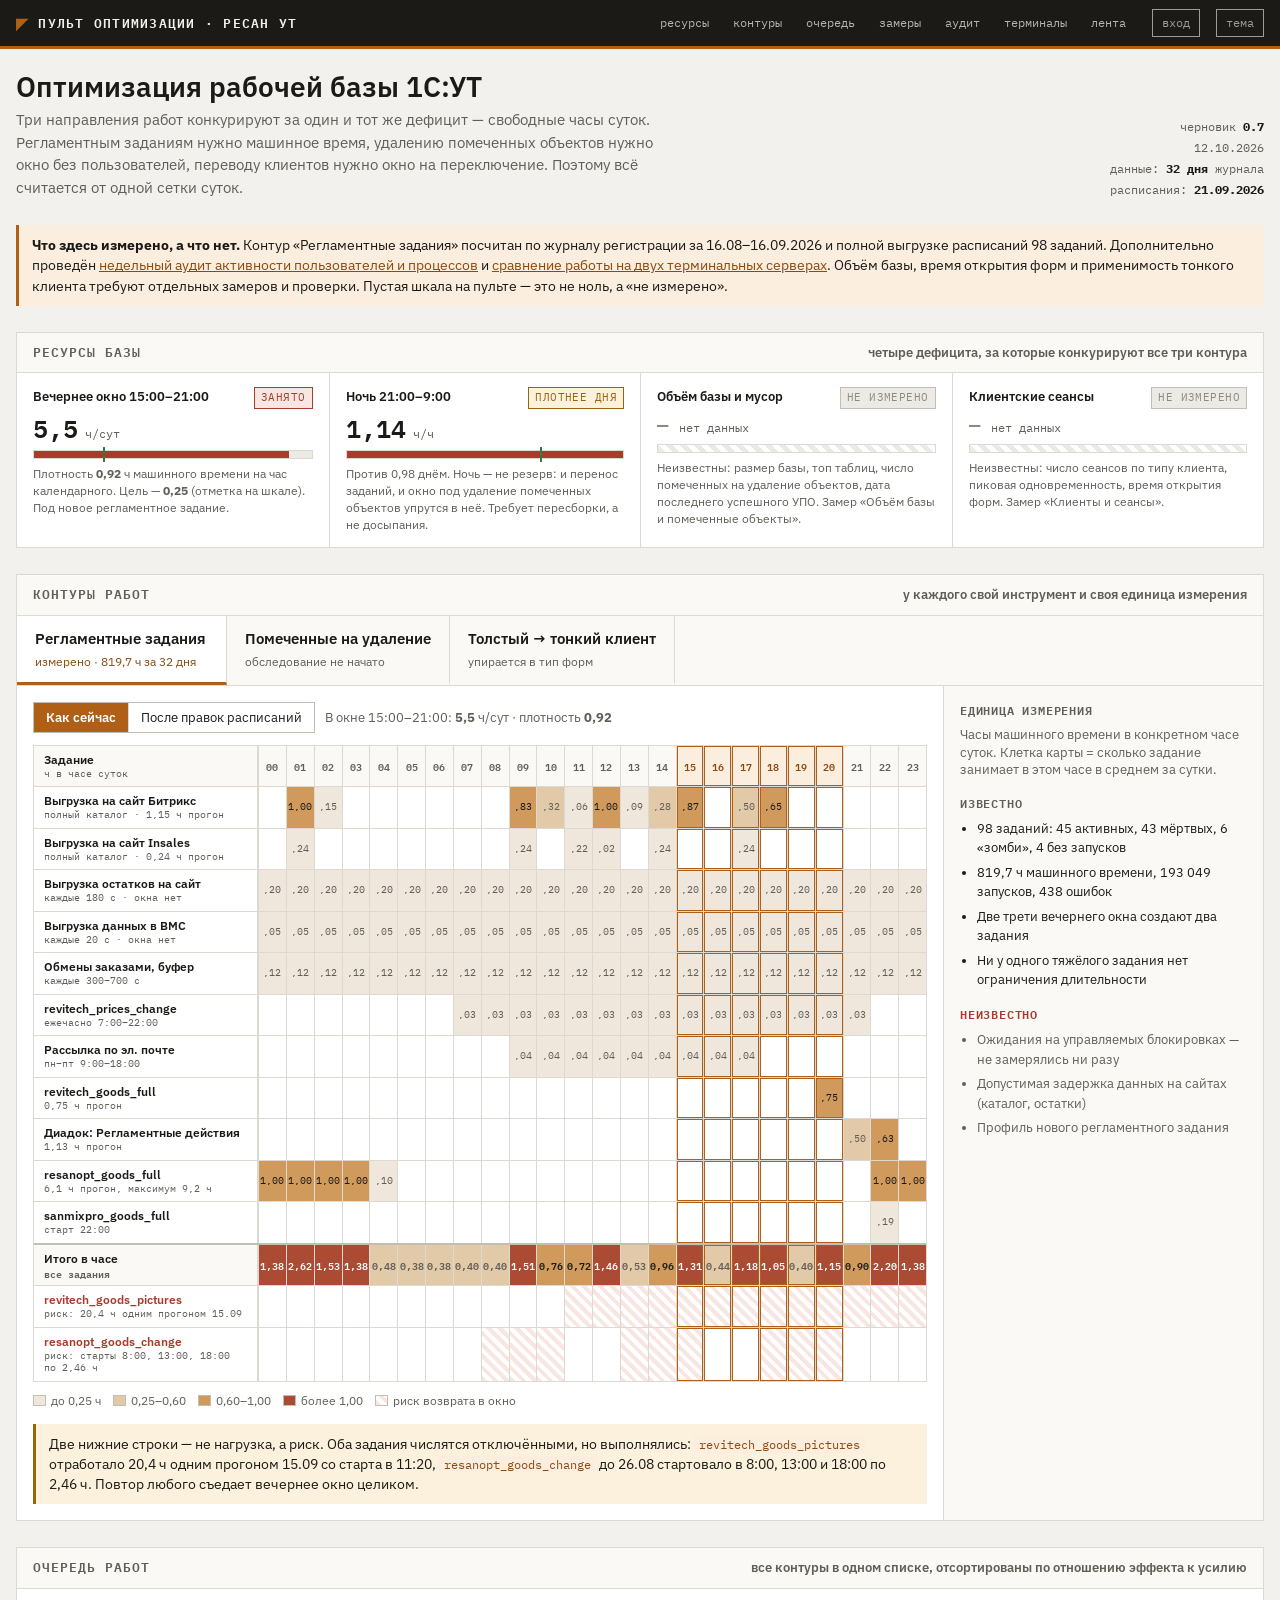
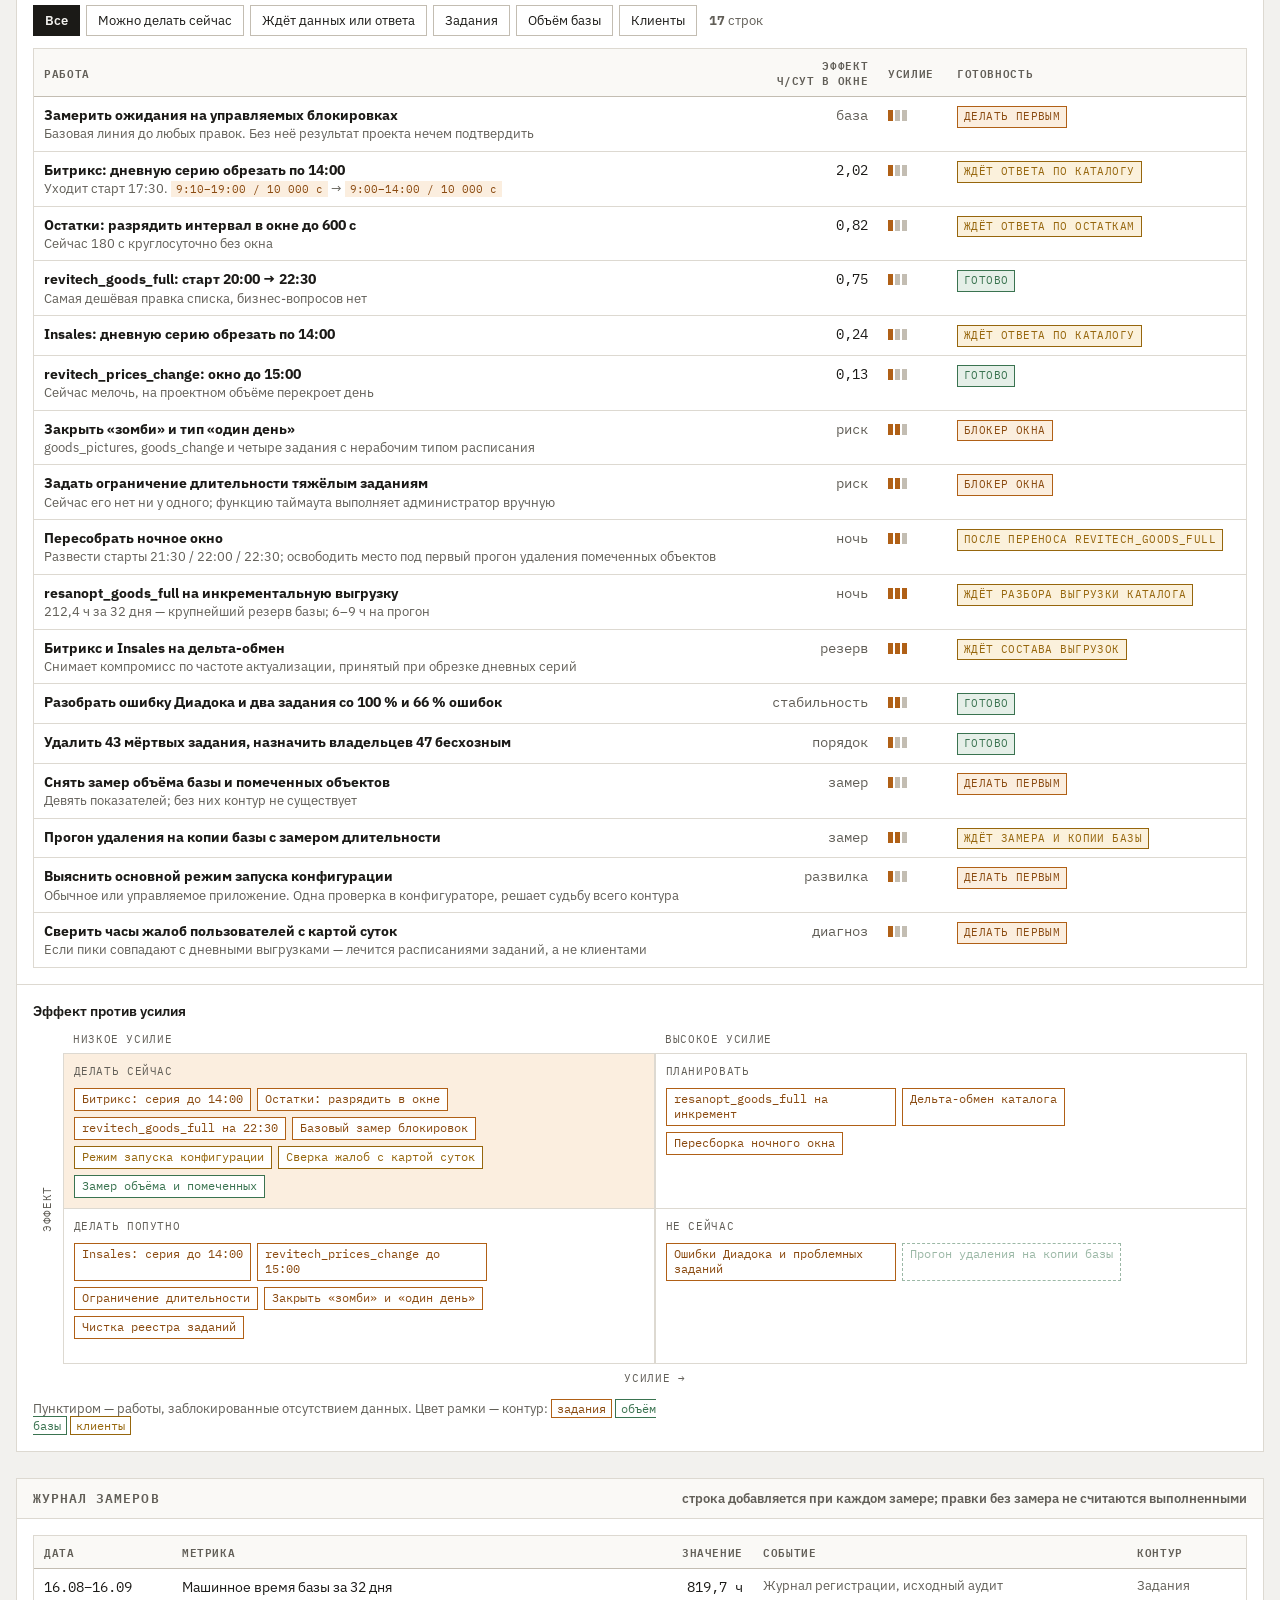
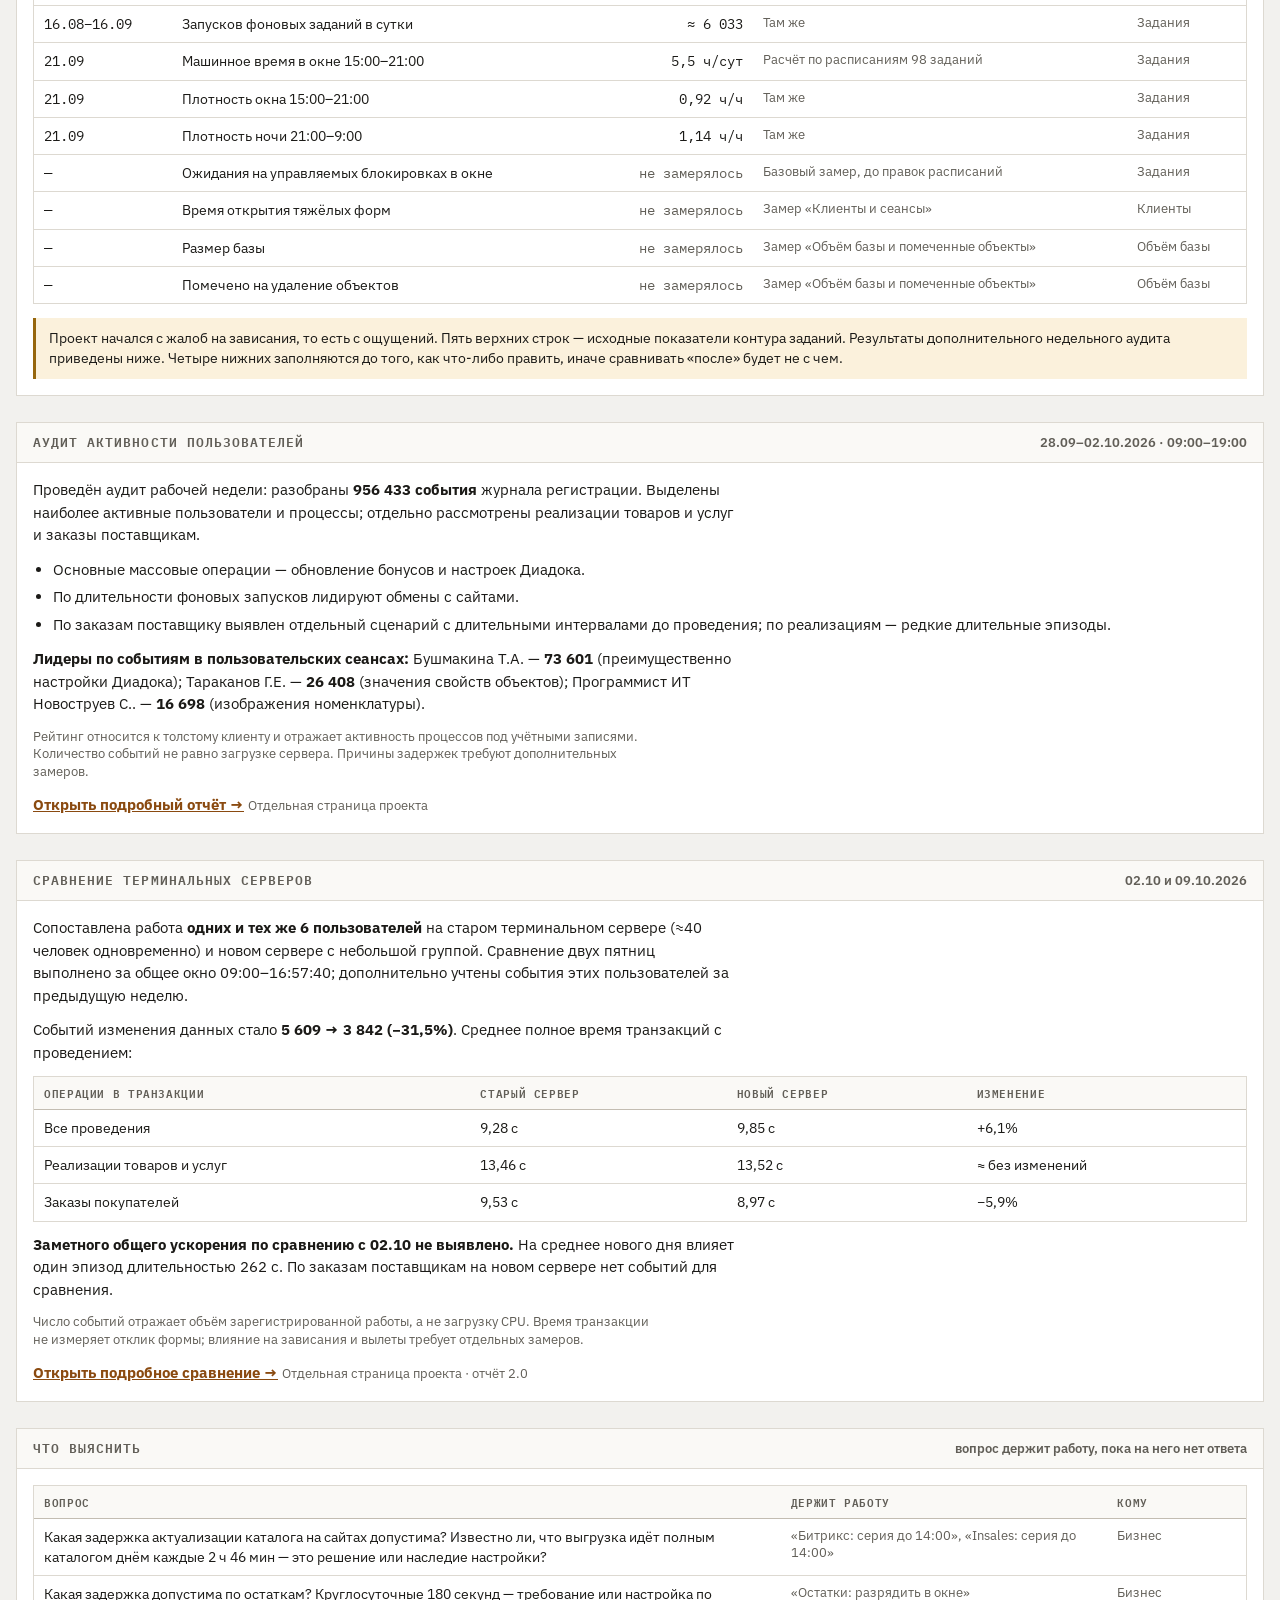
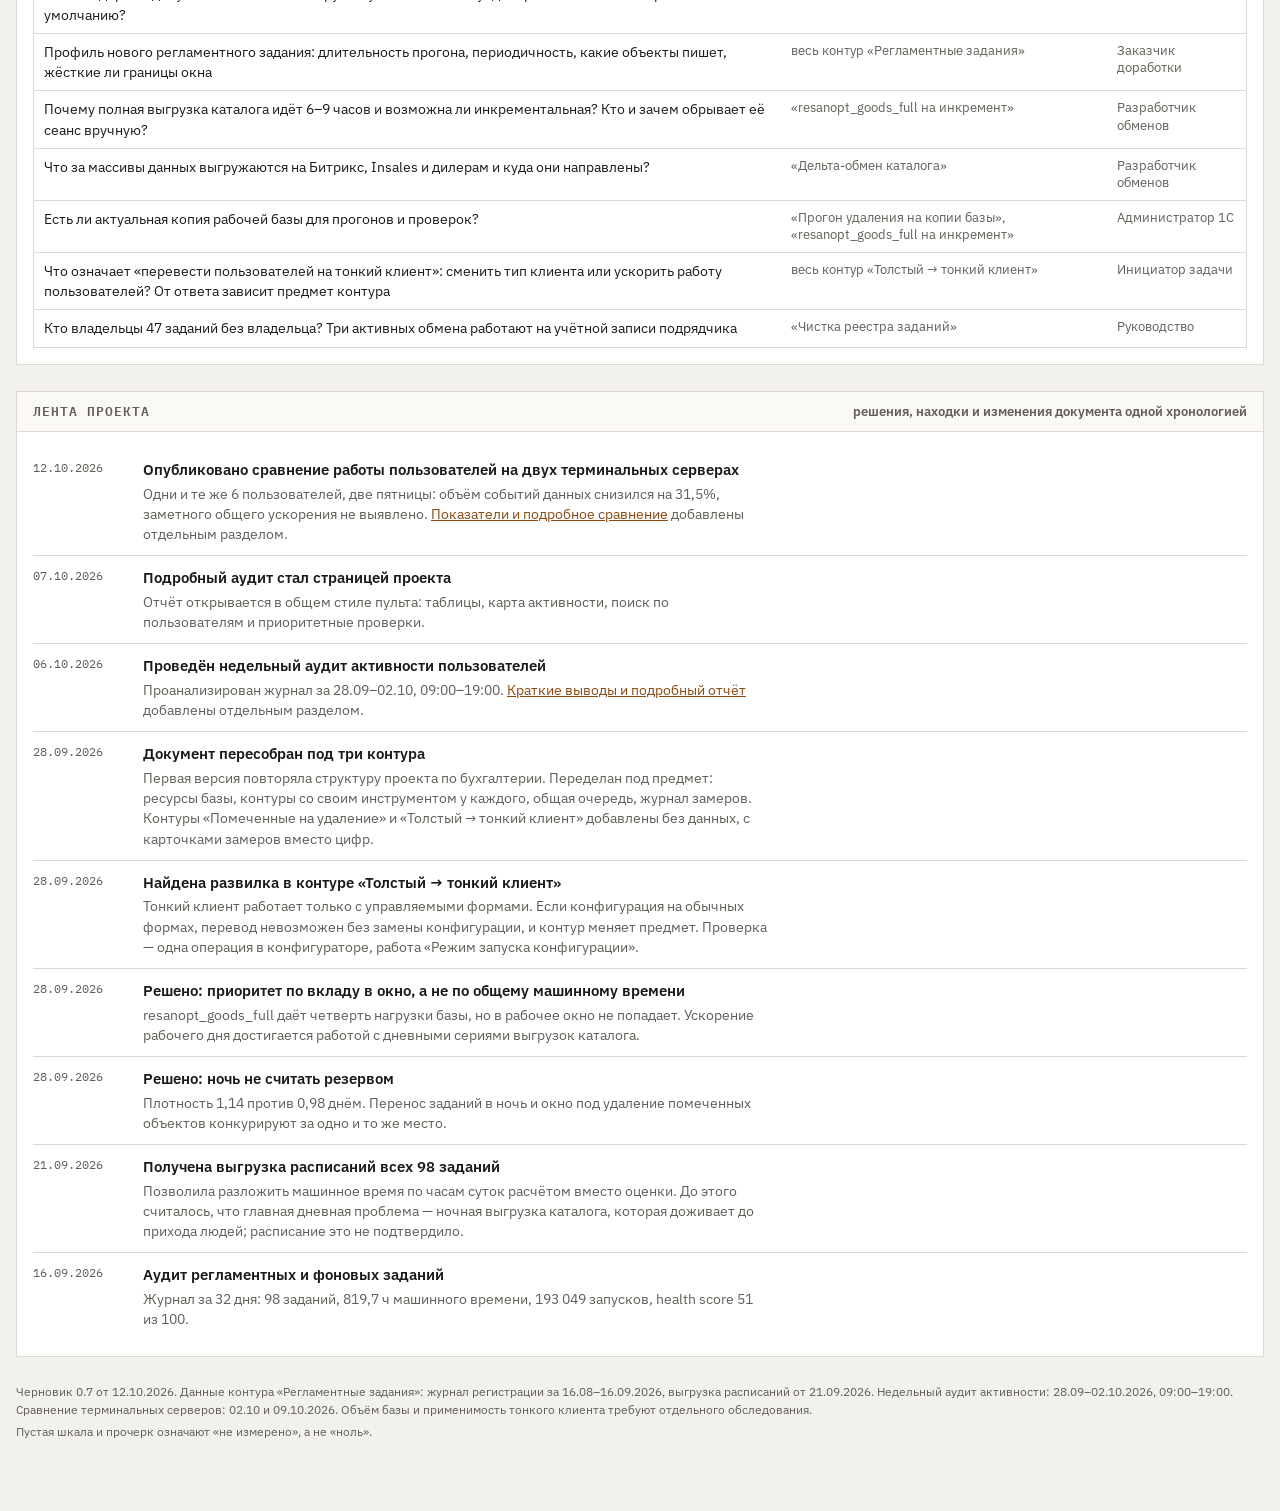
==== commit adeeec7a: "Пульт оптимизации v0.7: дата отчёта и публикации 12.10.2026" ====
--- a/index.html
+++ b/index.html
@@ -33,8 +33,8 @@
       <p class="subt">Три направления работ конкурируют за один и тот же дефицит — свободные часы суток. Регламентным заданиям нужно машинное время, удалению помеченных объектов нужно окно без пользователей, переводу клиентов нужно окно на переключение. Поэтому всё считается от одной сетки суток.</p>
     </div>
     <div class="stamp">
-      <span>черновик <b>0.6</b></span>
-      <span>09.10.2026</span>
+      <span>черновик <b>0.7</b></span>
+      <span>12.10.2026</span>
       <span>данные: <b>32 дня</b> журнала</span>
       <span>расписания: <b>21.09.2026</b></span>
     </div>
@@ -429,7 +429,7 @@
     <h2>Лента проекта <em>решения, находки и изменения документа одной хронологией</em></h2>
     <div class="pad">
       <div class="feed">
-        <div class="fitem"><span class="fd">09.10.2026</span><span class="fb"><b>Сравнена работа пользователей на двух терминальных серверах</b><p>Одни и те же 6 пользователей, две пятницы: объём событий данных снизился на 31,5%, заметного общего ускорения не выявлено. <a href="#terminals">Показатели и подробное сравнение</a> добавлены отдельным разделом.</p></span></div>
+        <div class="fitem"><span class="fd">12.10.2026</span><span class="fb"><b>Опубликовано сравнение работы пользователей на двух терминальных серверах</b><p>Одни и те же 6 пользователей, две пятницы: объём событий данных снизился на 31,5%, заметного общего ускорения не выявлено. <a href="#terminals">Показатели и подробное сравнение</a> добавлены отдельным разделом.</p></span></div>
         <div class="fitem"><span class="fd">07.10.2026</span><span class="fb"><b>Подробный аудит стал страницей проекта</b><p>Отчёт открывается в общем стиле пульта: таблицы, карта активности, поиск по пользователям и приоритетные проверки.</p></span></div>
         <div class="fitem"><span class="fd">06.10.2026</span><span class="fb"><b>Проведён недельный аудит активности пользователей</b><p>Проанализирован журнал за 28.09–02.10, 09:00–19:00. <a href="#audit">Краткие выводы и подробный отчёт</a> добавлены отдельным разделом.</p></span></div>
         <div class="fitem"><span class="fd">28.09.2026</span><span class="fb"><b>Документ пересобран под три контура</b><p>Первая версия повторяла структуру проекта по бухгалтерии. Переделан под предмет: ресурсы базы, контуры со своим инструментом у каждого, общая очередь, журнал замеров. Контуры «Помеченные на удаление» и «Толстый → тонкий клиент» добавлены без данных, с карточками замеров вместо цифр.</p></span></div>
@@ -443,7 +443,7 @@
   </section>
 
   <footer>
-    <span>Черновик 0.6 от 09.10.2026. Данные контура «Регламентные задания»: журнал регистрации за 16.08–16.09.2026, выгрузка расписаний от 21.09.2026. Недельный аудит активности: 28.09–02.10.2026, 09:00–19:00. Сравнение терминальных серверов: 02.10 и 09.10.2026. Объём базы и применимость тонкого клиента требуют отдельного обследования.</span>
+    <span>Черновик 0.7 от 12.10.2026. Данные контура «Регламентные задания»: журнал регистрации за 16.08–16.09.2026, выгрузка расписаний от 21.09.2026. Недельный аудит активности: 28.09–02.10.2026, 09:00–19:00. Сравнение терминальных серверов: 02.10 и 09.10.2026. Объём базы и применимость тонкого клиента требуют отдельного обследования.</span>
     <span>Пустая шкала и прочерк означают «не измерено», а не «ноль».</span>
   </footer>
 </div>
